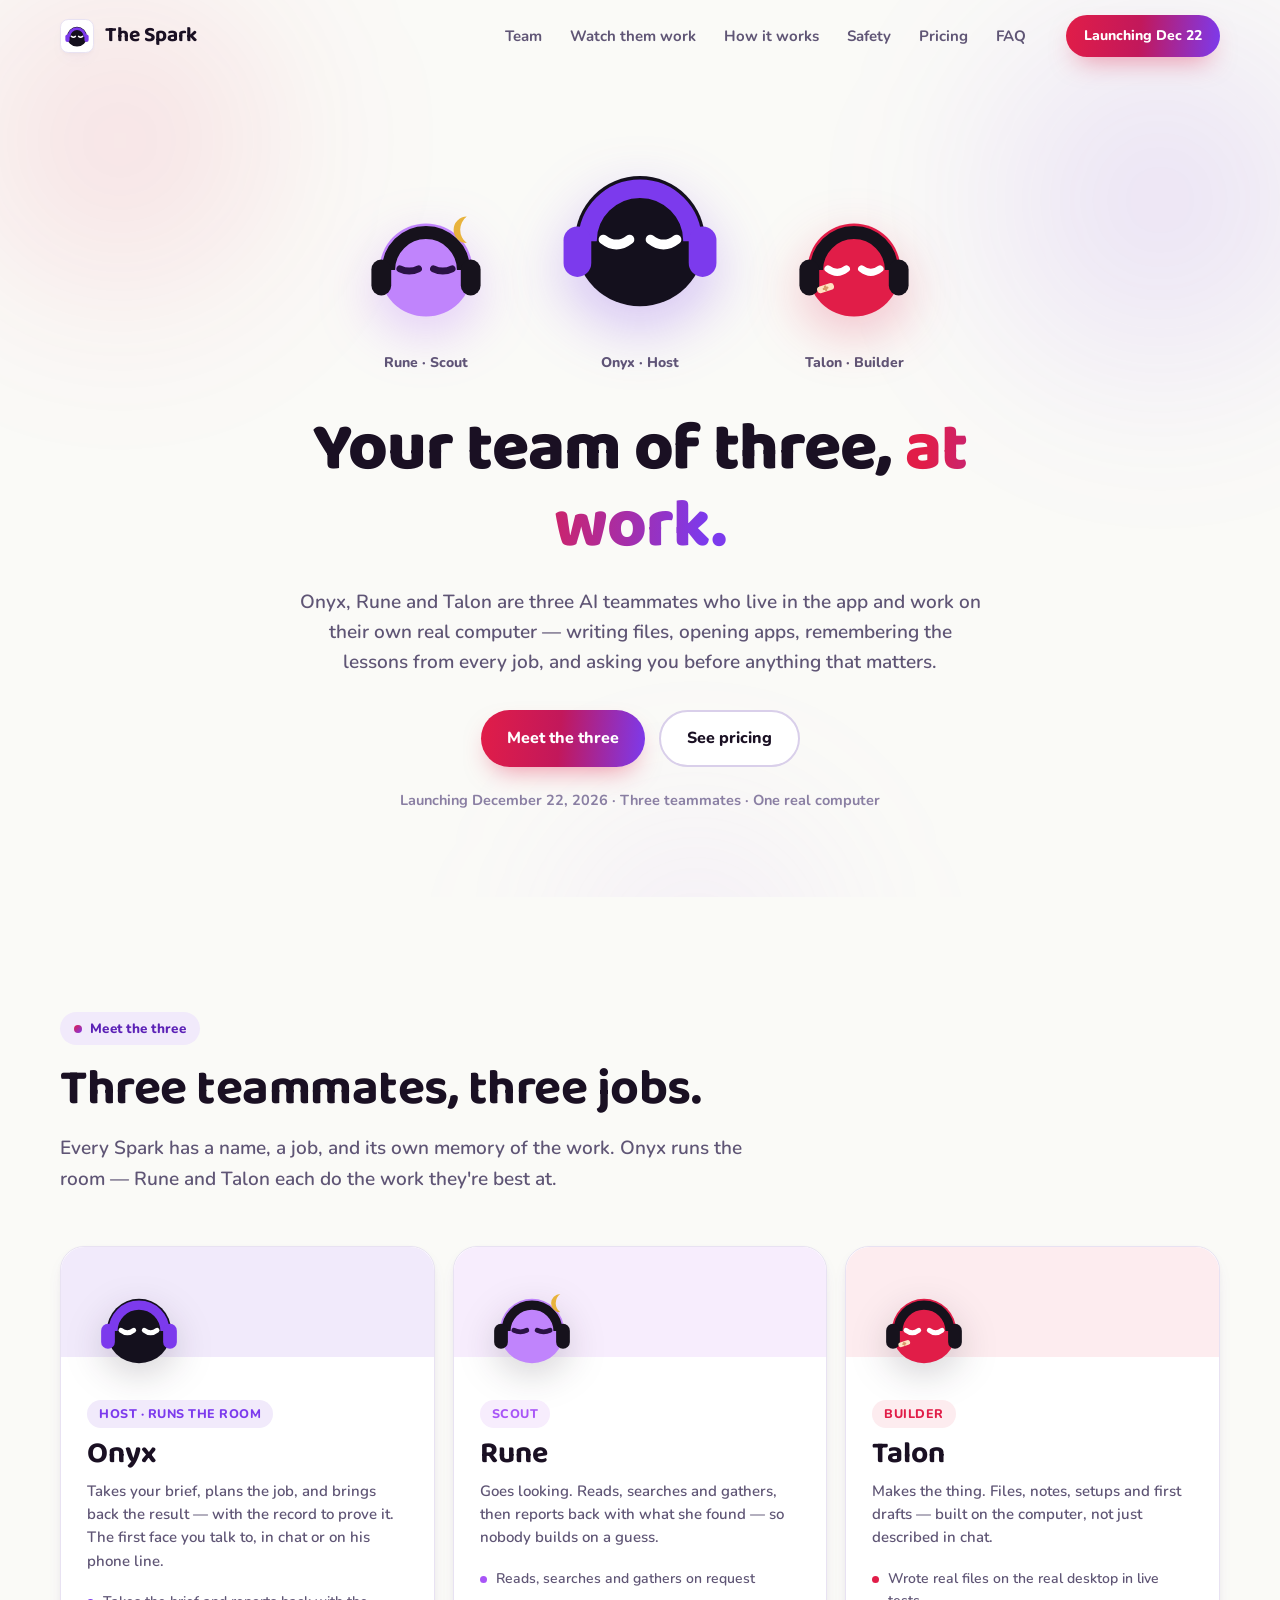
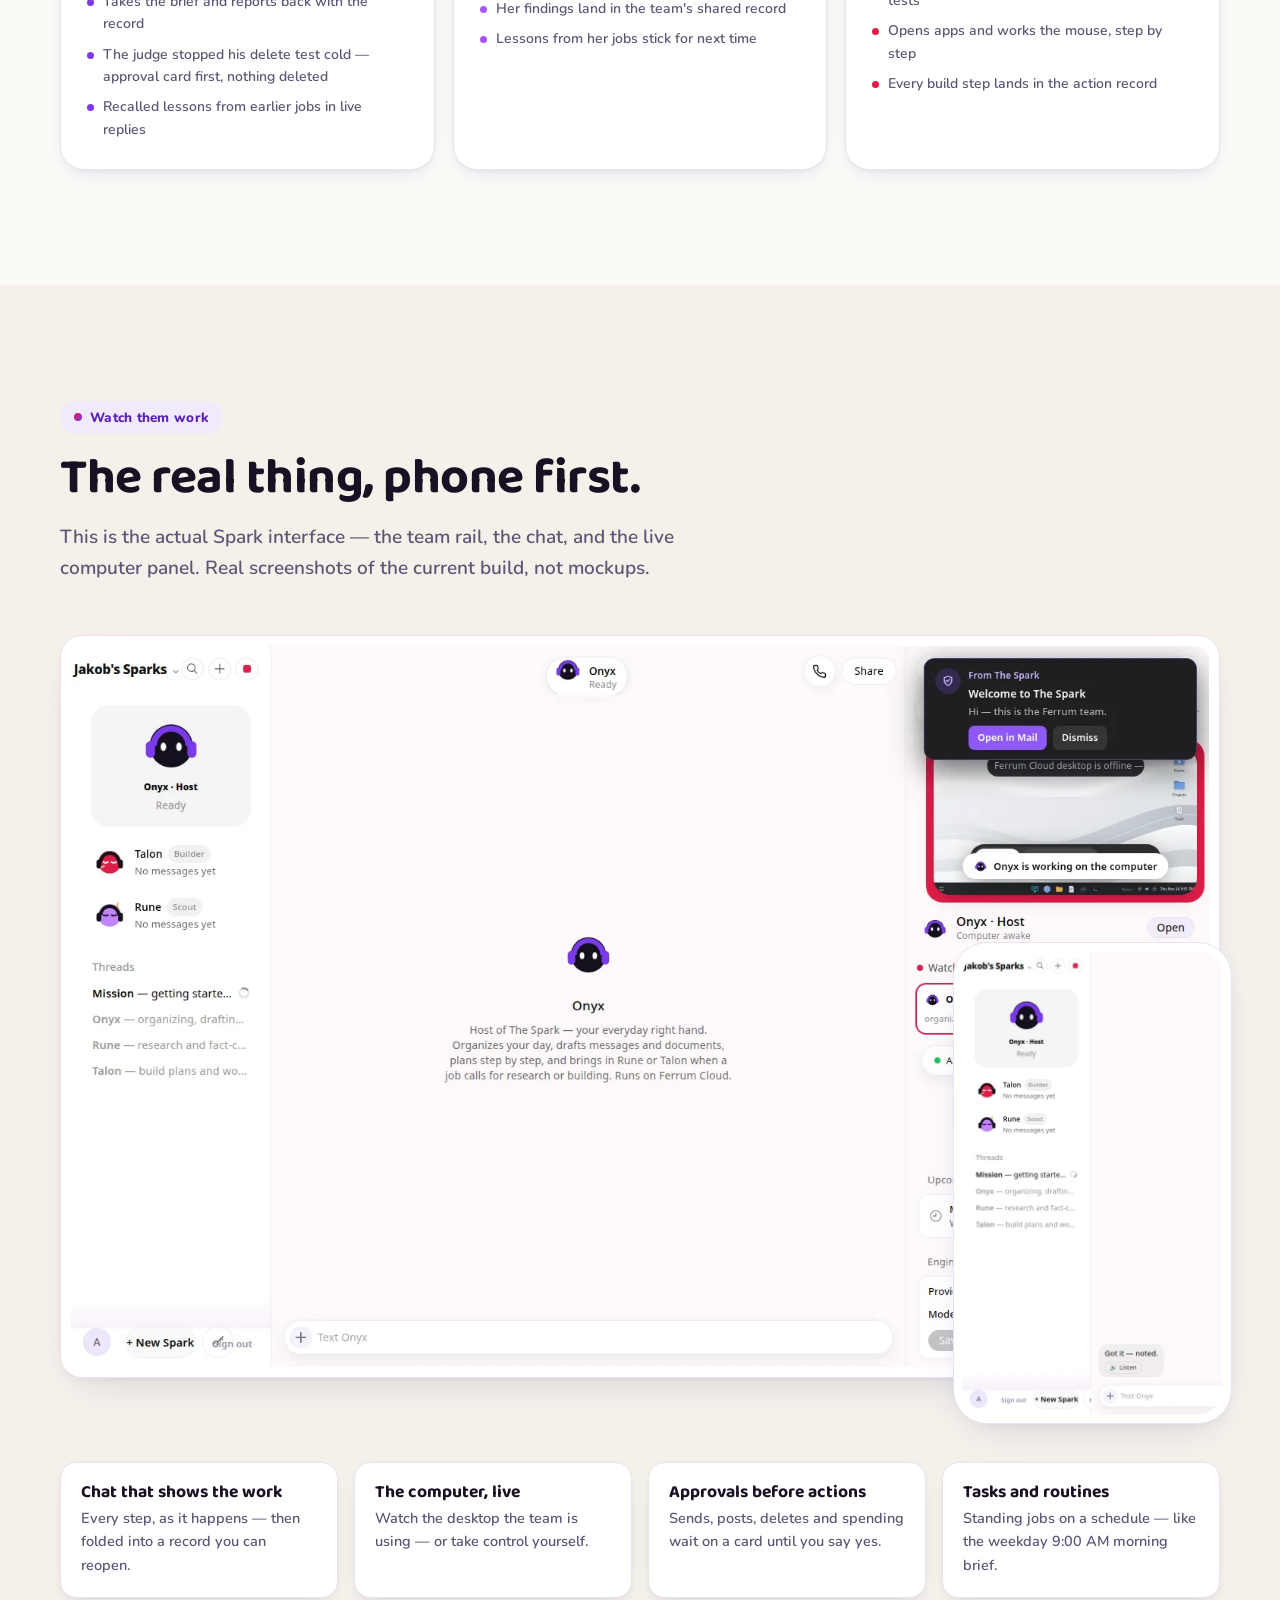
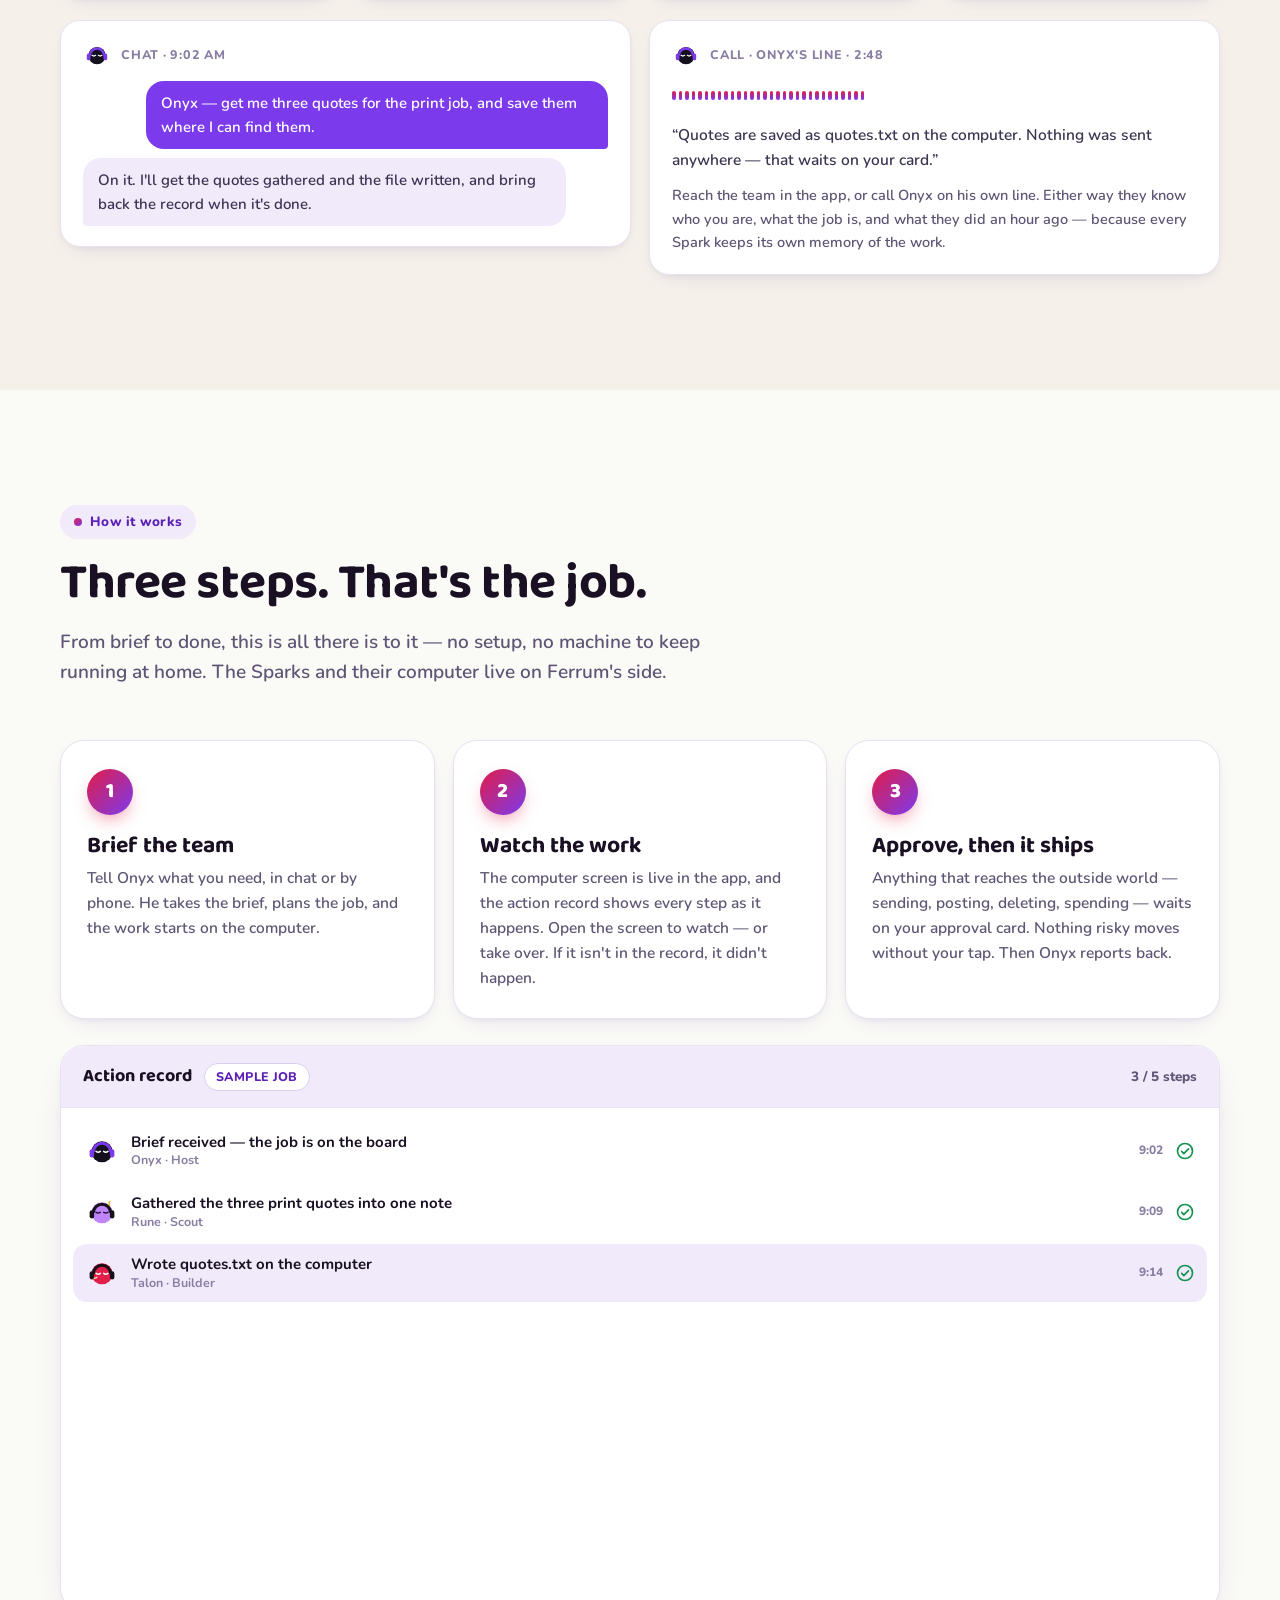
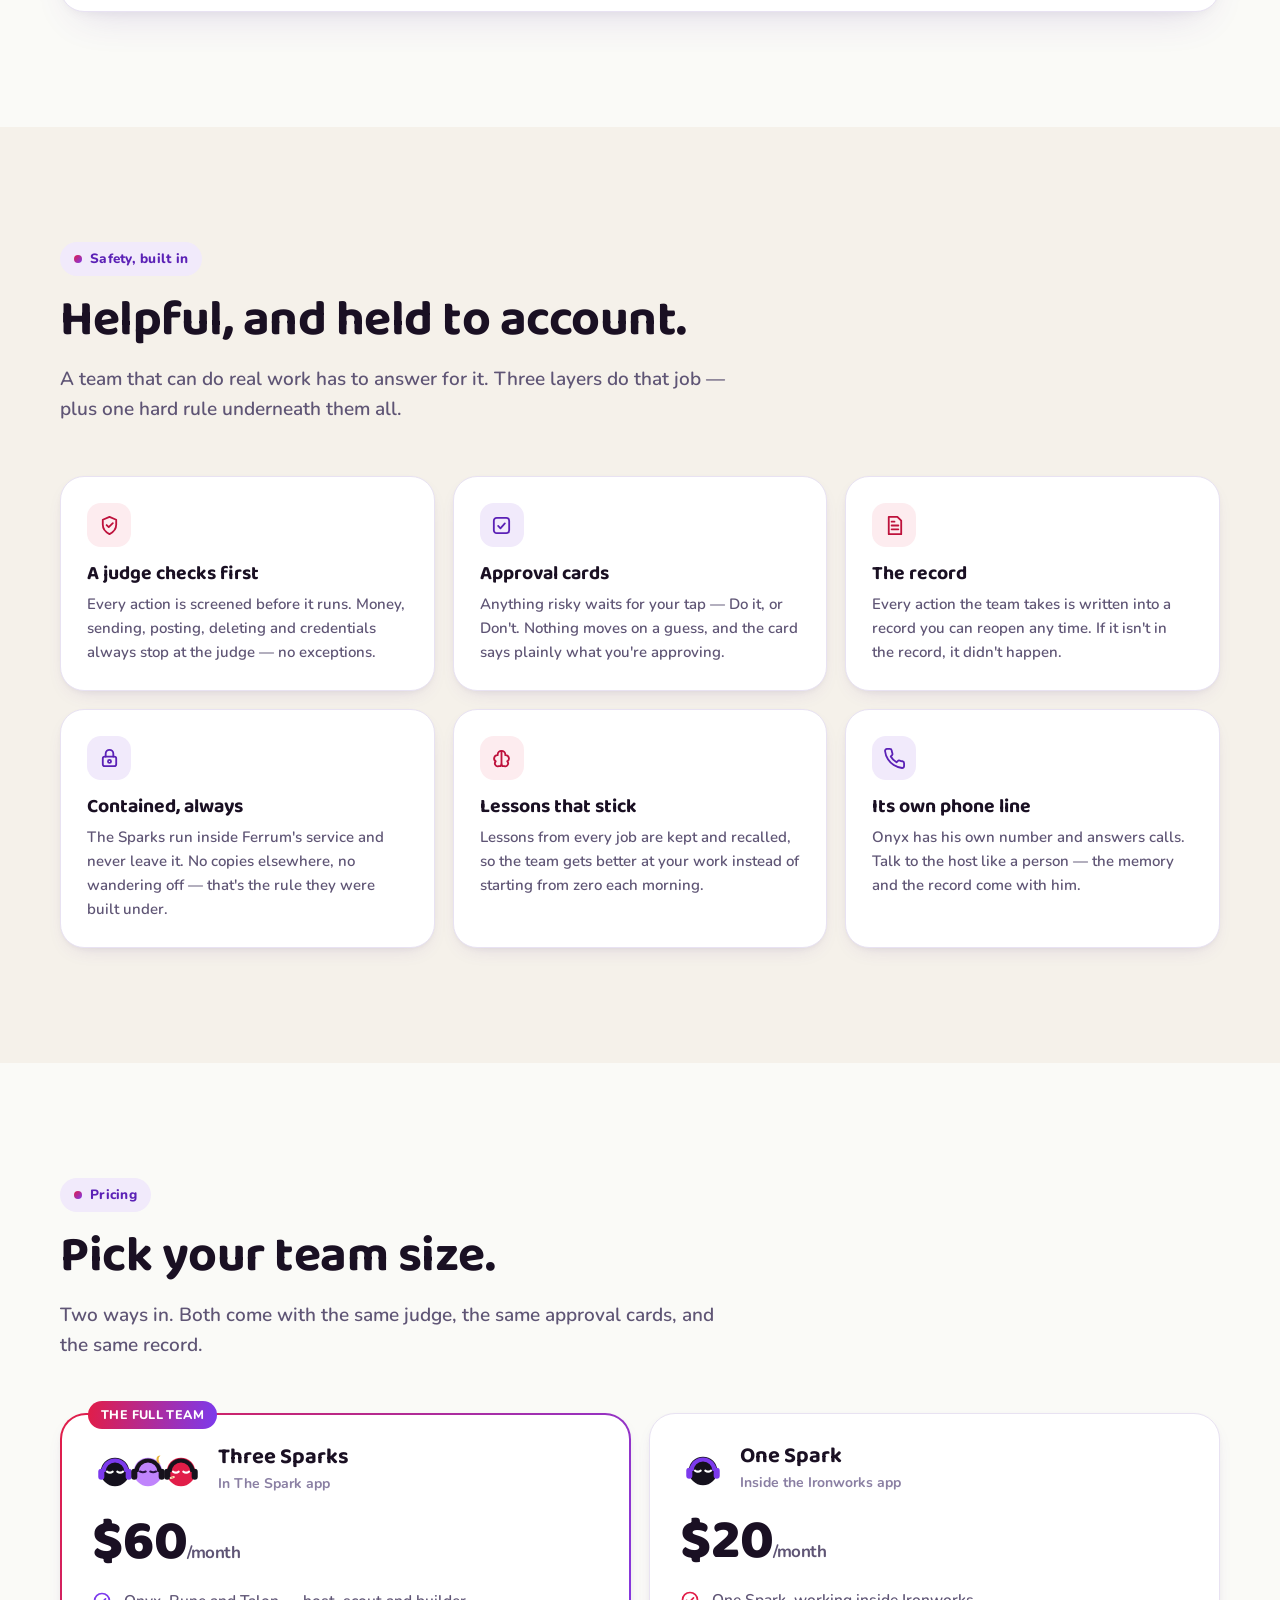
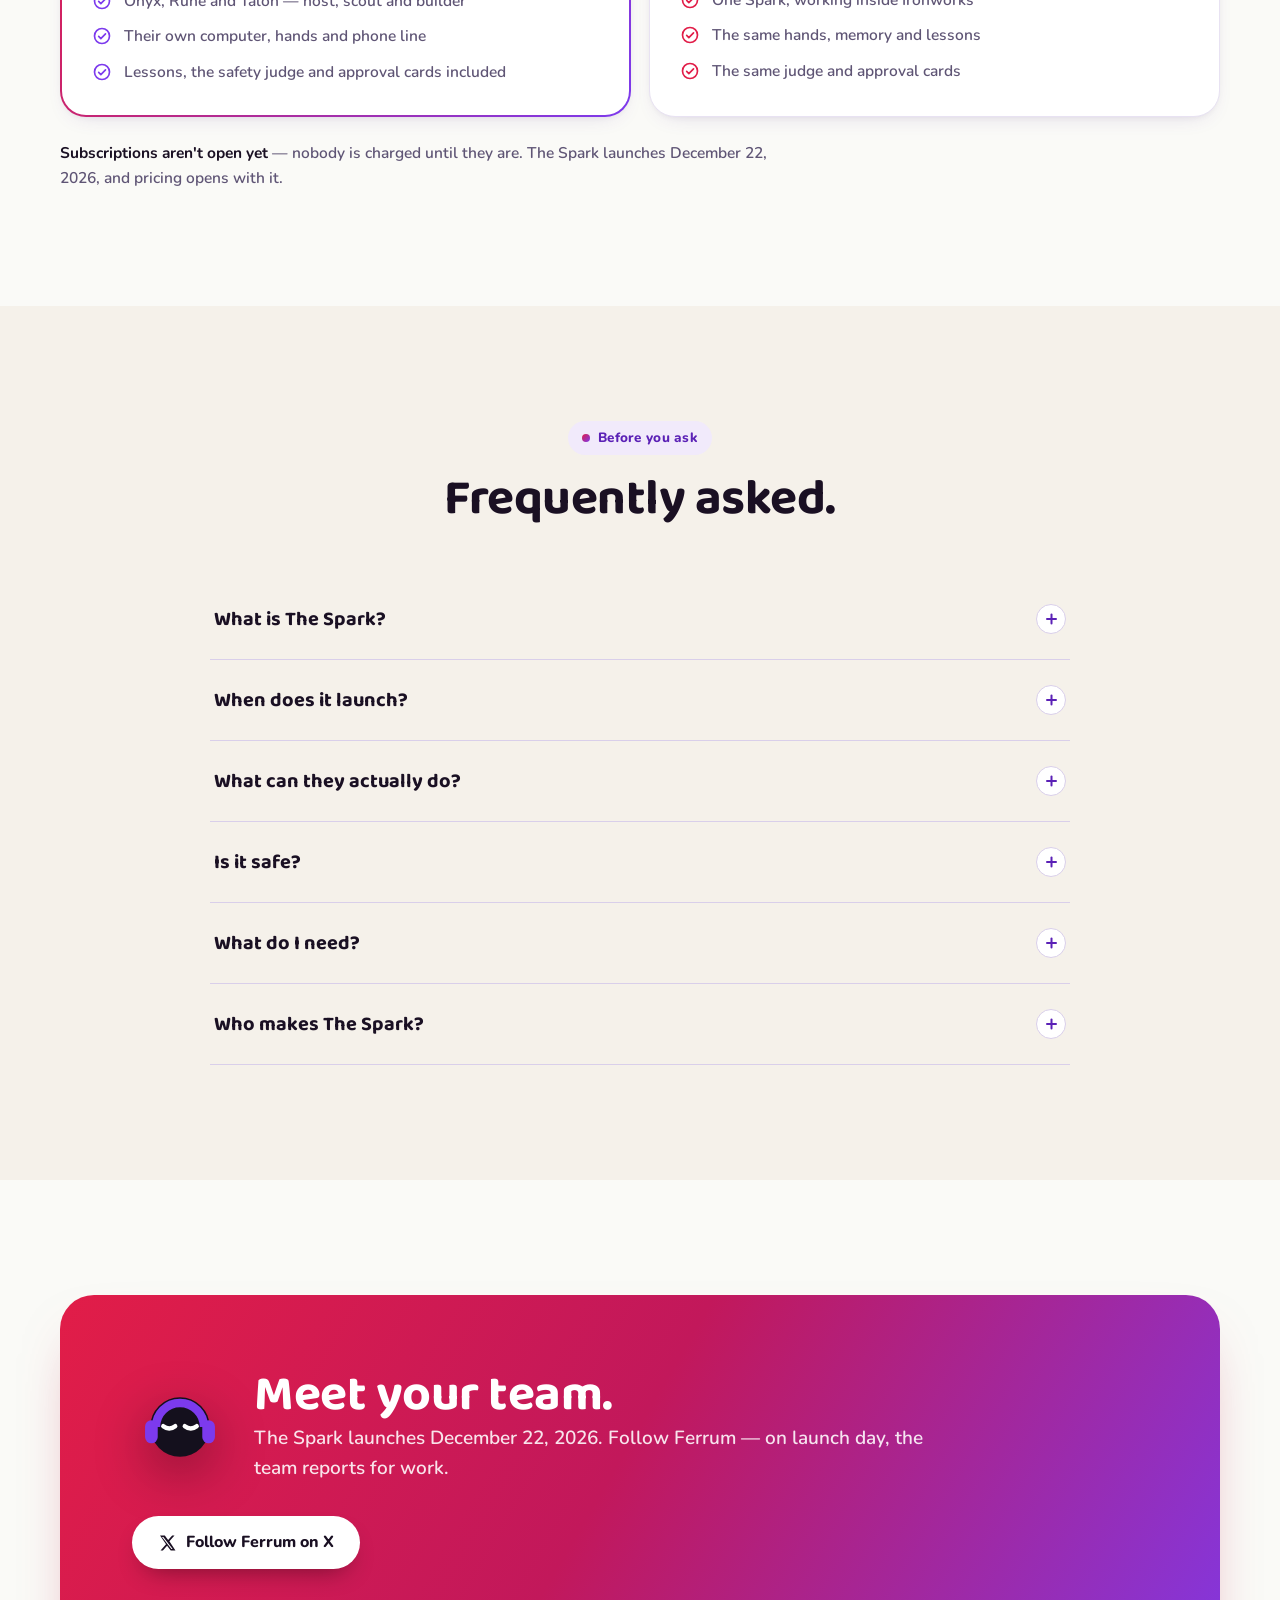
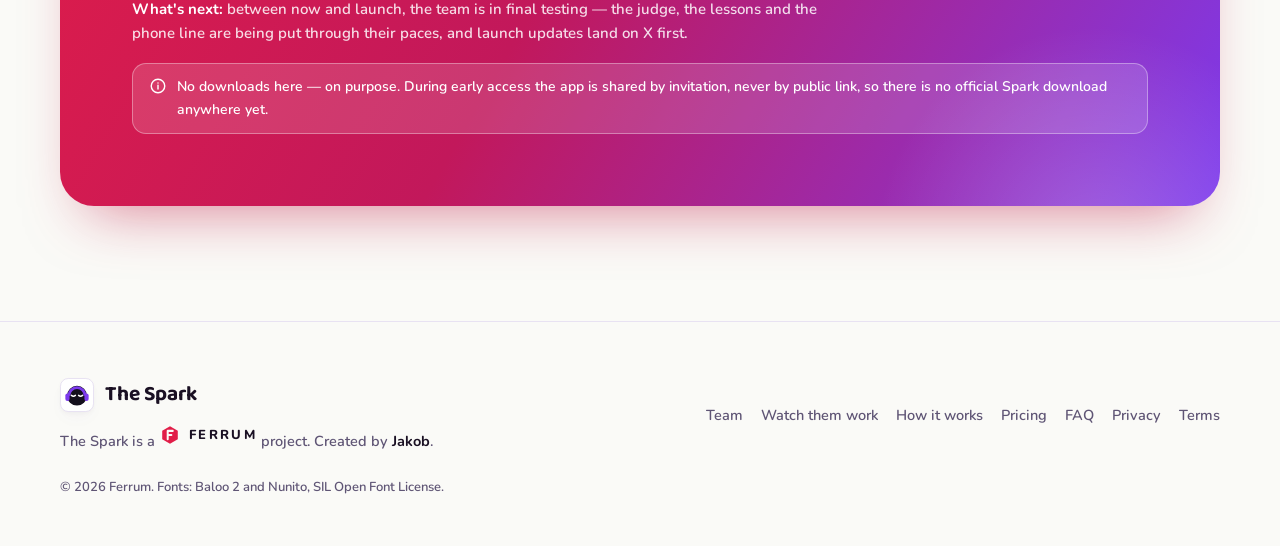
==== docs/index.html @ b29c00ab "Fix hero line: asking you before anything that matters" ====
<!DOCTYPE html>
<html lang="en">
<head>
<meta charset="UTF-8">
<meta name="viewport" content="width=device-width, initial-scale=1.0">
<title>The Spark — Your team of three, at work. | Ferrum</title>
<meta name="description" content="The Spark is three AI assistants — Onyx, Rune and Talon — who live in an app and work on their own real computer. They write files, open apps, remember lessons, and ask before anything that matters. Launching December 22, 2026, by Ferrum.">
<link rel="icon" href="assets/onyx.svg" type="image/svg+xml">
<link rel="preconnect" href="https://fonts.googleapis.com">
<link rel="preconnect" href="https://fonts.gstatic.com" crossorigin>
<link href="https://fonts.googleapis.com/css2?family=Baloo+2:wght@600;700;800&family=Nunito:ital,wght@0,400;0,600;0,700;0,800;1,400&display=swap" rel="stylesheet">
<link rel="stylesheet" href="css/site.css">
</head>
<body>
<a class="skip" href="#team">Skip to content</a>

<header class="nav" id="nav">
  <div class="wrap nav__in">
    <a class="brand" href="#top" aria-label="The Spark — back to top"><img class="face face--tile" src="assets/onyx.svg" alt="" width="34" height="34">The Spark</a>
    <button class="nav__menu" id="menu" aria-expanded="false" aria-label="Open menu" aria-controls="navlinks"><span></span><span></span><span></span></button>
    <ul class="nav__links" id="navlinks">
      <li><a href="#team">Team</a></li>
      <li><a href="#app">Watch them work</a></li>
      <li><a href="#how">How it works</a></li>
      <li><a href="#safety">Safety</a></li>
      <li><a href="#pricing">Pricing</a></li>
      <li><a href="#faq">FAQ</a></li>
    </ul>
    <a class="btn btn--primary btn--sm" href="#get">Launching Dec 22</a>
  </div>
</header>

<main>
<!-- ===== HERO ===== -->
<section class="hero" id="top" aria-labelledby="hero-h">
  <div class="hero__wash" aria-hidden="true"><i class="wash--red"></i><i class="wash--violet"></i><i class="wash--amber"></i></div>
  <div class="wrap hero__in">
    <div class="trio" aria-hidden="true">
      <figure class="trio__face trio__face--side">
        <img src="assets/rune.svg" alt="" width="150" height="150">
        <figcaption>Rune · Scout</figcaption>
      </figure>
      <figure class="trio__face trio__face--lead">
        <img src="assets/onyx.svg" alt="" width="210" height="210">
        <figcaption>Onyx · Host</figcaption>
      </figure>
      <figure class="trio__face trio__face--side">
        <img src="assets/talon.svg" alt="" width="150" height="150">
        <figcaption>Talon · Builder</figcaption>
      </figure>
    </div>
    <h1 id="hero-h">Your team of three, <span class="grad">at work.</span></h1>
    <p class="lead">Onyx, Rune and Talon are three AI teammates who live in the app and work on their own real computer — writing files, opening apps, remembering the lessons from every job, and asking you before anything that matters.</p>
    <div class="hero__cta">
      <a class="btn btn--primary" href="#team">Meet the three</a>
      <a class="btn btn--ghost" href="#pricing">See pricing</a>
    </div>
    <p class="hero__meta">Launching December 22, 2026 · Three teammates · One real computer</p>
  </div>
</section>

<!-- ===== MEET THE THREE ===== -->
<section id="team" aria-labelledby="team-h">
  <div class="wrap">
    <div class="sec-head reveal">
      <span class="kicker">Meet the three</span>
      <h2 id="team-h">Three teammates, three jobs.</h2>
      <p class="lead">Every Spark has a name, a job, and its own memory of the work. Onyx runs the room — Rune and Talon each do the work they're best at.</p>
    </div>
    <div class="team">
      <article class="tcard reveal" style="--i:0;--tint:#F1EAFB;--accent:#7C3AED">
        <img class="face bob" src="assets/onyx.svg" alt="Onyx's face" width="104" height="104">
        <span class="role">Host · Runs the room</span>
        <h3>Onyx</h3>
        <p>Takes your brief, plans the job, and brings back the result — with the record to prove it. The first face you talk to, in chat or on his phone line.</p>
        <ul>
          <li>Takes the brief and reports back with the record</li>
          <li>The judge stopped his delete test cold — approval card first, nothing deleted</li>
          <li>Recalled lessons from earlier jobs in live replies</li>
        </ul>
      </article>
      <article class="tcard reveal" style="--i:1;--tint:#F7EDFD;--accent:#A855F7">
        <img class="face bob" src="assets/rune.svg" alt="Rune's face" width="104" height="104" style="animation-delay:-1.4s">
        <span class="role">Scout</span>
        <h3>Rune</h3>
        <p>Goes looking. Reads, searches and gathers, then reports back with what she found — so nobody builds on a guess.</p>
        <ul>
          <li>Reads, searches and gathers on request</li>
          <li>Her findings land in the team's shared record</li>
          <li>Lessons from her jobs stick for next time</li>
        </ul>
      </article>
      <article class="tcard reveal" style="--i:2;--tint:#FDECEF;--accent:#E11D48">
        <img class="face bob" src="assets/talon.svg" alt="Talon's face" width="104" height="104" style="animation-delay:-2.8s">
        <span class="role">Builder</span>
        <h3>Talon</h3>
        <p>Makes the thing. Files, notes, setups and first drafts — built on the computer, not just described in chat.</p>
        <ul>
          <li>Wrote real files on the real desktop in live tests</li>
          <li>Opens apps and works the mouse, step by step</li>
          <li>Every build step lands in the action record</li>
        </ul>
      </article>
    </div>
  </div>
</section>

<!-- ===== WATCH THEM WORK ===== -->
<section id="app" class="band" aria-labelledby="app-h">
  <div class="wrap">
    <div class="sec-head reveal">
      <span class="kicker">Watch them work</span>
      <h2 id="app-h">The real thing, phone first.</h2>
      <p class="lead">This is the actual Spark interface — the team rail, the chat, and the live computer panel. Real screenshots of the current build, not mockups.</p>
    </div>
    <div class="devices reveal">
      <figure class="frame">
        <img src="assets/img/app-wide.webp" width="1500" height="950" loading="lazy" decoding="async" alt="The Spark app: the team rail on the left, Onyx's chat in the middle, and the live computer panel on the right showing Onyx working on the computer">
      </figure>
      <figure class="phone">
        <img src="assets/img/app-phone.webp" width="534" height="950" loading="lazy" decoding="async" alt="The Spark on a phone: the team list — Onyx the host, Talon the builder, Rune the scout">
      </figure>
    </div>
    <div class="flist">
      <div class="reveal" style="--i:0"><h3>Chat that shows the work</h3><p>Every step, as it happens — then folded into a record you can reopen.</p></div>
      <div class="reveal" style="--i:1"><h3>The computer, live</h3><p>Watch the desktop the team is using — or take control yourself.</p></div>
      <div class="reveal" style="--i:2"><h3>Approvals before actions</h3><p>Sends, posts, deletes and spending wait on a card until you say yes.</p></div>
      <div class="reveal" style="--i:3"><h3>Tasks and routines</h3><p>Standing jobs on a schedule — like the weekday 9:00 AM morning brief.</p></div>
    </div>

    <div class="reach">
      <div class="msg reveal" style="--i:0">
        <div class="msg__h"><img class="face" src="assets/onyx.svg" alt="" width="28" height="28">Chat · 9:02 AM</div>
        <span class="you">Onyx — get me three quotes for the print job, and save them where I can find them.</span>
        <span class="bot">On it. I'll get the quotes gathered and the file written, and bring back the record when it's done.</span>
      </div>
      <div class="msg reveal" style="--i:1">
        <div class="msg__h"><img class="face" src="assets/onyx.svg" alt="" width="28" height="28">Call · Onyx's line · 2:48</div>
        <div class="wave" aria-hidden="true"><i></i><i></i><i></i><i></i><i></i><i></i><i></i><i></i><i></i><i></i><i></i><i></i><i></i><i></i><i></i><i></i><i></i><i></i><i></i><i></i><i></i><i></i><i></i><i></i><i></i><i></i><i></i><i></i><i></i><i></i></div>
        <p>“Quotes are saved as quotes.txt on the computer. Nothing was sent anywhere — that waits on your card.”</p>
        <p class="msg__note">Reach the team in the app, or call Onyx on his own line. Either way they know who you are, what the job is, and what they did an hour ago — because every Spark keeps its own memory of the work.</p>
      </div>
    </div>
  </div>
</section>

<!-- ===== HOW IT WORKS ===== -->
<section id="how" aria-labelledby="how-h">
  <div class="wrap">
    <div class="sec-head reveal">
      <span class="kicker">How it works</span>
      <h2 id="how-h">Three steps. That's the job.</h2>
      <p class="lead">From brief to done, this is all there is to it — no setup, no machine to keep running at home. The Sparks and their computer live on Ferrum's side.</p>
    </div>
    <ol class="steps">
      <li class="step reveal" style="--i:0">
        <span class="step__n">1</span>
        <h3>Brief the team</h3>
        <p>Tell Onyx what you need, in chat or by phone. He takes the brief, plans the job, and the work starts on the computer.</p>
      </li>
      <li class="step reveal" style="--i:1">
        <span class="step__n">2</span>
        <h3>Watch the work</h3>
        <p>The computer screen is live in the app, and the action record shows every step as it happens. Open the screen to watch — or take over. If it isn't in the record, it didn't happen.</p>
      </li>
      <li class="step reveal" style="--i:2">
        <span class="step__n">3</span>
        <h3>Approve, then it ships</h3>
        <p>Anything that reaches the outside world — sending, posting, deleting, spending — waits on your approval card. Nothing risky moves without your tap. Then Onyx reports back.</p>
      </li>
    </ol>

    <div class="record reveal" aria-label="Sample action record">
      <div class="record__bar">
        <b>Action record</b><span class="record__sample">sample job</span><span class="record__count" id="logcount">0 / 5 steps</span>
      </div>
      <ol class="log" id="log">
        <li><img class="face" src="assets/onyx.svg" alt="" width="34" height="34"><span class="t">Brief received — the job is on the board<small>Onyx · Host</small></span><time>9:02</time><svg class="ok" viewBox="0 0 24 24" fill="none" stroke="currentColor" stroke-width="2" stroke-linecap="round" stroke-linejoin="round" aria-hidden="true" focusable="false"><circle cx="12" cy="12" r="9"/><path d="m8 12.5 2.6 2.6L16.2 9.5"/></svg></li>
        <li><img class="face" src="assets/rune.svg" alt="" width="34" height="34"><span class="t">Gathered the three print quotes into one note<small>Rune · Scout</small></span><time>9:09</time><svg class="ok" viewBox="0 0 24 24" fill="none" stroke="currentColor" stroke-width="2" stroke-linecap="round" stroke-linejoin="round" aria-hidden="true" focusable="false"><circle cx="12" cy="12" r="9"/><path d="m8 12.5 2.6 2.6L16.2 9.5"/></svg></li>
        <li><img class="face" src="assets/talon.svg" alt="" width="34" height="34"><span class="t">Wrote quotes.txt on the computer<small>Talon · Builder</small></span><time>9:14</time><svg class="ok" viewBox="0 0 24 24" fill="none" stroke="currentColor" stroke-width="2" stroke-linecap="round" stroke-linejoin="round" aria-hidden="true" focusable="false"><circle cx="12" cy="12" r="9"/><path d="m8 12.5 2.6 2.6L16.2 9.5"/></svg></li>
        <li><img class="face" src="assets/onyx.svg" alt="" width="34" height="34"><span class="t">Lesson saved: confirm the file name before writing<small>Onyx · Host</small></span><time>9:15</time><svg class="ok" viewBox="0 0 24 24" fill="none" stroke="currentColor" stroke-width="2" stroke-linecap="round" stroke-linejoin="round" aria-hidden="true" focusable="false"><circle cx="12" cy="12" r="9"/><path d="m8 12.5 2.6 2.6L16.2 9.5"/></svg></li>
        <li class="approve-li">
          <div class="approve" id="approve">
            <div class="approve__h"><img class="face" src="assets/onyx.svg" alt="" width="30" height="30"><b>Needs you:</b> Delete the old drafts folder?</div>
            <div class="row"><span class="do">Do it</span><span class="dont">Don't</span></div>
            <p class="approve__note">An approval card, as it appears in the app. This sample ends the way the real thing does — with <b>Don't</b>. The delete never ran.</p>
          </div>
        </li>
        <li><img class="face" src="assets/onyx.svg" alt="" width="34" height="34"><span class="t">Done — record updated. Nothing deleted.<small>Onyx · Host</small></span><time>9:16</time><svg class="ok" viewBox="0 0 24 24" fill="none" stroke="currentColor" stroke-width="2" stroke-linecap="round" stroke-linejoin="round" aria-hidden="true" focusable="false"><circle cx="12" cy="12" r="9"/><path d="m8 12.5 2.6 2.6L16.2 9.5"/></svg></li>
      </ol>
    </div>
  </div>
</section>

<!-- ===== SAFETY ===== -->
<section id="safety" class="band" aria-labelledby="safety-h">
  <div class="wrap">
    <div class="sec-head reveal">
      <span class="kicker">Safety, built in</span>
      <h2 id="safety-h">Helpful, and held to account.</h2>
      <p class="lead">A team that can do real work has to answer for it. Three layers do that job — plus one hard rule underneath them all.</p>
    </div>
    <div class="sgrid">
      <div class="scard reveal" style="--i:0">
        <div class="ic"><svg viewBox="0 0 24 24" fill="none" stroke="currentColor" stroke-width="1.9" stroke-linecap="round" stroke-linejoin="round" aria-hidden="true" focusable="false"><path d="M12 3l7 3v5c0 4.5-3 8-7 10-4-2-7-5.5-7-10V6l7-3Z"/><path d="m9 11.5 2.2 2.2 4.3-4.2"/></svg></div>
        <h3>A judge checks first</h3>
        <p>Every action is screened before it runs. Money, sending, posting, deleting and credentials always stop at the judge — no exceptions.</p>
      </div>
      <div class="scard reveal" style="--i:1">
        <div class="ic"><svg viewBox="0 0 24 24" fill="none" stroke="currentColor" stroke-width="1.9" stroke-linecap="round" stroke-linejoin="round" aria-hidden="true" focusable="false"><rect x="4" y="4" width="16" height="16" rx="3"/><path d="m8.5 12.5 2.4 2.4 4.6-5"/></svg></div>
        <h3>Approval cards</h3>
        <p>Anything risky waits for your tap — Do it, or Don't. Nothing moves on a guess, and the card says plainly what you're approving.</p>
      </div>
      <div class="scard reveal" style="--i:2">
        <div class="ic"><svg viewBox="0 0 24 24" fill="none" stroke="currentColor" stroke-width="1.9" stroke-linecap="round" stroke-linejoin="round" aria-hidden="true" focusable="false"><path d="M6 3h9l4 4v14H6z"/><path d="M9 12h7M9 16h7M9 8h3"/></svg></div>
        <h3>The record</h3>
        <p>Every action the team takes is written into a record you can reopen any time. If it isn't in the record, it didn't happen.</p>
      </div>
      <div class="scard reveal" style="--i:3">
        <div class="ic"><svg viewBox="0 0 24 24" fill="none" stroke="currentColor" stroke-width="1.9" stroke-linecap="round" stroke-linejoin="round" aria-hidden="true" focusable="false"><rect x="5" y="10" width="14" height="10" rx="2"/><path d="M8 10V7a4 4 0 0 1 8 0v3"/><circle cx="12" cy="15" r="1.6"/></svg></div>
        <h3>Contained, always</h3>
        <p>The Sparks run inside Ferrum's service and never leave it. No copies elsewhere, no wandering off — that's the rule they were built under.</p>
      </div>
      <div class="scard reveal" style="--i:4">
        <div class="ic"><svg viewBox="0 0 24 24" fill="none" stroke="currentColor" stroke-width="1.9" stroke-linecap="round" stroke-linejoin="round" aria-hidden="true" focusable="false"><path d="M12 4a4 4 0 0 0-4 4v.5A3.5 3.5 0 0 0 6 15a3 3 0 0 0 3 5h1a2 2 0 0 0 2-2V4Z"/><path d="M12 4a4 4 0 0 1 4 4v.5A3.5 3.5 0 0 1 18 15a3 3 0 0 1-3 5h-1a2 2 0 0 1-2-2"/></svg></div>
        <h3>Lessons that stick</h3>
        <p>Lessons from every job are kept and recalled, so the team gets better at your work instead of starting from zero each morning.</p>
      </div>
      <div class="scard reveal" style="--i:5">
        <div class="ic"><svg viewBox="0 0 24 24" fill="none" stroke="currentColor" stroke-width="1.9" stroke-linecap="round" stroke-linejoin="round" aria-hidden="true" focusable="false"><path d="M22 16.92v3a2 2 0 0 1-2.18 2 19.79 19.79 0 0 1-8.63-3.07 19.5 19.5 0 0 1-6-6A19.79 19.79 0 0 1 2.12 4.18 2 2 0 0 1 4.11 2h3a2 2 0 0 1 2 1.72c.13.96.36 1.9.7 2.81a2 2 0 0 1-.45 2.11L8.09 9.91a16 16 0 0 0 6 6l1.27-1.27a2 2 0 0 1 2.11-.45c.91.34 1.85.57 2.81.7A2 2 0 0 1 22 16.92Z"/></svg></div>
        <h3>Its own phone line</h3>
        <p>Onyx has his own number and answers calls. Talk to the host like a person — the memory and the record come with him.</p>
      </div>
    </div>
  </div>
</section>

<!-- ===== PRICING ===== -->
<section id="pricing" aria-labelledby="price-h">
  <div class="wrap">
    <div class="sec-head reveal">
      <span class="kicker">Pricing</span>
      <h2 id="price-h">Pick your team size.</h2>
      <p class="lead">Two ways in. Both come with the same judge, the same approval cards, and the same record.</p>
    </div>
    <div class="price-grid">
      <div class="plat plat--team reveal" style="--i:0">
        <span class="plat__tag">The full team</span>
        <div class="plat__h"><span class="faces"><img class="face" src="assets/onyx.svg" alt="" width="46" height="46"><img class="face" src="assets/rune.svg" alt="" width="46" height="46"><img class="face" src="assets/talon.svg" alt="" width="46" height="46"></span><div><h3>Three Sparks</h3><small>In The Spark app</small></div></div>
        <p class="price">$60<small>/month</small></p>
        <ul>
          <li><svg viewBox="0 0 24 24" fill="none" stroke="currentColor" stroke-width="2" stroke-linecap="round" stroke-linejoin="round" aria-hidden="true" focusable="false"><circle cx="12" cy="12" r="9"/><path d="m8 12.5 2.6 2.6L16.2 9.5"/></svg>Onyx, Rune and Talon — host, scout and builder</li>
          <li><svg viewBox="0 0 24 24" fill="none" stroke="currentColor" stroke-width="2" stroke-linecap="round" stroke-linejoin="round" aria-hidden="true" focusable="false"><circle cx="12" cy="12" r="9"/><path d="m8 12.5 2.6 2.6L16.2 9.5"/></svg>Their own computer, hands and phone line</li>
          <li><svg viewBox="0 0 24 24" fill="none" stroke="currentColor" stroke-width="2" stroke-linecap="round" stroke-linejoin="round" aria-hidden="true" focusable="false"><circle cx="12" cy="12" r="9"/><path d="m8 12.5 2.6 2.6L16.2 9.5"/></svg>Lessons, the safety judge and approval cards included</li>
        </ul>
      </div>
      <div class="plat reveal" style="--i:1">
        <div class="plat__h"><span class="faces"><img class="face" src="assets/onyx.svg" alt="" width="46" height="46"></span><div><h3>One Spark</h3><small>Inside the Ironworks app</small></div></div>
        <p class="price">$20<small>/month</small></p>
        <ul>
          <li><svg viewBox="0 0 24 24" fill="none" stroke="currentColor" stroke-width="2" stroke-linecap="round" stroke-linejoin="round" aria-hidden="true" focusable="false"><circle cx="12" cy="12" r="9"/><path d="m8 12.5 2.6 2.6L16.2 9.5"/></svg>One Spark, working inside Ironworks</li>
          <li><svg viewBox="0 0 24 24" fill="none" stroke="currentColor" stroke-width="2" stroke-linecap="round" stroke-linejoin="round" aria-hidden="true" focusable="false"><circle cx="12" cy="12" r="9"/><path d="m8 12.5 2.6 2.6L16.2 9.5"/></svg>The same hands, memory and lessons</li>
          <li><svg viewBox="0 0 24 24" fill="none" stroke="currentColor" stroke-width="2" stroke-linecap="round" stroke-linejoin="round" aria-hidden="true" focusable="false"><circle cx="12" cy="12" r="9"/><path d="m8 12.5 2.6 2.6L16.2 9.5"/></svg>The same judge and approval cards</li>
        </ul>
      </div>
    </div>
    <p class="price-note reveal"><b>Subscriptions aren't open yet</b> — nobody is charged until they are. The Spark launches December 22, 2026, and pricing opens with it.</p>
  </div>
</section>

<!-- ===== FAQ ===== -->
<section id="faq" class="band" aria-labelledby="faq-h">
  <div class="wrap">
    <div class="sec-head sec-head--center reveal">
      <span class="kicker">Before you ask</span>
      <h2 id="faq-h">Frequently asked.</h2>
    </div>
    <div class="faq">
      <details class="reveal"><summary>What is The Spark?<i aria-hidden="true"></i></summary><div class="ans"><div><p>A team of three AI assistants — Onyx, Rune and Talon — who live in an app and work on their own real computer. You brief them in chat or by phone, watch them work on a live screen, and approve anything risky before it happens. Onyx hosts, Rune scouts, Talon builds.</p></div></div></details>
      <details class="reveal"><summary>When does it launch?<i aria-hidden="true"></i></summary><div class="ans"><div><p>December 22, 2026. Subscriptions open at launch — until then, nobody is charged for anything.</p></div></div></details>
      <details class="reveal"><summary>What can they actually do?<i aria-hidden="true"></i></summary><div class="ans"><div><p>Real work on a real computer: write and edit files and notes, open apps, work the mouse, gather and read, and answer Onyx's phone line. Every action is written into a record you can check. And they don't guess at the risky steps — those stop and ask you first.</p></div></div></details>
      <details class="reveal"><summary>Is it safe?<i aria-hidden="true"></i></summary><div class="ans"><div><p>Three layers. A safety judge checks actions before they run — money, sending, posting, deleting and credentials always stop for your approval card. The action record shows everything that happened. And the Sparks are contained: they run inside Ferrum's service and never leave it.</p></div></div></details>
      <details class="reveal"><summary>What do I need?<i aria-hidden="true"></i></summary><div class="ans"><div><p>A phone and the app. The Sparks and their computer run on Ferrum's side, so there's no machine to set up or keep on at home.</p></div></div></details>
      <details class="reveal"><summary>Who makes The Spark?<i aria-hidden="true"></i></summary><div class="ans"><div><p>Ferrum, an independent AI company. The Spark — and Onyx, Rune and Talon themselves — were designed and built by Jakob, Ferrum's founder.</p></div></div></details>
    </div>
  </div>
</section>

<!-- ===== CLOSING CTA ===== -->
<section id="get" aria-labelledby="get-h">
  <div class="wrap">
    <div class="closing reveal">
      <div class="closing__head">
        <img class="face" src="assets/onyx.svg" alt="Onyx's face" width="96" height="96">
        <div>
          <h2 id="get-h">Meet your team.</h2>
          <p class="lead">The Spark launches December 22, 2026. Follow Ferrum — on launch day, the team reports for work.</p>
        </div>
      </div>
      <div class="closing__cta">
        <a class="btn btn--light" href="https://x.com/FerrumFoundry" target="_blank" rel="noopener"><svg viewBox="0 0 24 24" fill="currentColor" aria-hidden="true" focusable="false"><path d="M18.9 2H22l-6.8 7.8L23.3 22h-6.3l-4.9-6.4L6.5 22H3.4l7.3-8.3L2.7 2h6.4l4.4 5.9L18.9 2Zm-1.1 18h1.7L7.1 3.9H5.3L17.8 20Z"/></svg>Follow Ferrum on X</a>
      </div>
      <p class="closing__note"><b>What's next:</b> between now and launch, the team is in final testing — the judge, the lessons and the phone line are being put through their paces, and launch updates land on X first.</p>
      <p class="notice" role="note"><svg viewBox="0 0 24 24" fill="none" stroke="currentColor" stroke-width="1.9" stroke-linecap="round" stroke-linejoin="round" aria-hidden="true" focusable="false"><circle cx="12" cy="12" r="9"/><path d="M12 11v5M12 8h.01"/></svg><span>No downloads here — on purpose. During early access the app is shared by invitation, never by public link, so there is no official Spark download anywhere yet.</span></p>
    </div>
  </div>
</section>
</main>

<footer>
  <div class="wrap foot">
    <div><a class="brand" href="#top"><img class="face face--tile" src="assets/onyx.svg" alt="" width="34" height="34">The Spark</a><p style="margin-top:12px">The Spark is a <span class="ferrum"><svg viewBox="0 0 24 24" fill="none" stroke="currentColor" stroke-width="1.8" stroke-linecap="round" stroke-linejoin="round" aria-hidden="true" focusable="false"><path d="M12 2.5 20.5 7.3v9.4L12 21.5 3.5 16.7V7.3Z" fill="#E11D48" stroke="none"/><path d="M9.5 16.5v-9h5.5M9.5 12h4" stroke="#FAFAF7" stroke-width="2.2"/></svg>FERRUM</span> project. Created by <b>Jakob</b>.</p></div>
    <nav aria-label="Footer"><a href="#team">Team</a><a href="#app">Watch them work</a><a href="#how">How it works</a><a href="#pricing">Pricing</a><a href="#faq">FAQ</a><a href="https://ferrumfoundry.github.io/foundry/privacy.html">Privacy</a><a href="https://ferrumfoundry.github.io/foundry/privacy.html">Terms</a></nav>
    <p style="width:100%;font-size:13px">© 2026 Ferrum. Fonts: Baloo 2 and Nunito, SIL Open Font License.</p>
  </div>
</footer>
<script src="js/site.js" defer></script>
</body>
</html>
---- docs/css/site.css ----
/* The Spark — Ferrum. Light "bright sibling" design system.
   Warm off-white, ink text, spark red → violet reserved for accents,
   buttons and the closing band. Faces-first, friendly, clean.
   Fonts: Baloo 2 (display) + Nunito (body) via Google Fonts, OFL. */
:root{
  --bg:#FAFAF7;
  --bg-warm:#F5F1EA;
  --surface:#FFFFFF;
  --tint-violet:#F1EAFB;
  --tint-rose:#FDECEF;
  --tint-amethyst:#F7EDFD;
  --ink:#1A1023;
  --ink-2:#3D3452;
  --muted:#5F5575;
  --dim:#8A7FA3;
  --line:#E8E2F2;
  --line-2:#D9CFEA;
  --red:#E11D48;--red-dark:#BE123C;
  --violet:#7C3AED;--violet-dark:#5B21B6;
  --amethyst:#C084FC;
  --green:#15924F;--green-bg:#E5F6EC;
  --radius:24px;--radius-sm:16px;
  --display:"Baloo 2",ui-rounded,system-ui,sans-serif;
  --sans:"Nunito",ui-sans-serif,system-ui,-apple-system,"Segoe UI",Roboto,Helvetica,Arial,sans-serif;
  --ease:cubic-bezier(.2,.7,.2,1);
  --shadow:0 18px 44px -20px rgba(90,50,160,.20),0 4px 14px -6px rgba(26,16,35,.08);
  --shadow-sm:0 8px 22px -12px rgba(90,50,160,.22),0 2px 6px -2px rgba(26,16,35,.06);
}
*,*::before,*::after{box-sizing:border-box}
html{scroll-behavior:smooth;scroll-padding-top:88px;-webkit-text-size-adjust:100%}
body{margin:0;background:var(--bg);color:var(--ink);font-family:var(--sans);font-size:17px;line-height:1.6;-webkit-font-smoothing:antialiased;overflow-x:hidden}
img,svg{display:block;max-width:100%}
main{overflow-x:clip}
a{color:inherit}
:focus-visible{outline:3px solid var(--violet);outline-offset:3px;border-radius:8px}
.skip{position:absolute;left:-999px;top:8px;z-index:100;background:var(--red);color:#fff;padding:8px 14px;border-radius:10px;font-weight:800;text-decoration:none}
.skip:focus{left:12px}
.wrap{width:min(1160px,100% - 48px);margin-inline:auto}
h1,h2,h3{font-family:var(--display);line-height:1.12;margin:0;font-weight:700;color:var(--ink)}
h2{font-size:clamp(32px,4.4vw,50px);letter-spacing:-.01em}
h3{font-size:22px}
p{margin:0}
.lead{color:var(--muted);font-size:clamp(17px,1.5vw,19px);max-width:62ch;font-weight:600}
.grad{background:linear-gradient(95deg,var(--red) 10%,var(--violet) 90%);-webkit-background-clip:text;background-clip:text;color:transparent}
section{position:relative;padding:clamp(72px,9vw,118px) 0}
.band{background:var(--bg-warm)}
.sec-head{display:grid;gap:16px;margin-bottom:52px;max-width:720px}
.sec-head--center{margin-inline:auto;text-align:center;justify-items:center}
.kicker{display:inline-flex;align-items:center;gap:8px;width:fit-content;padding:6px 14px;border-radius:999px;background:var(--tint-violet);color:var(--violet-dark);font-weight:800;font-size:13.5px;letter-spacing:.02em}
.kicker::before{content:"";width:8px;height:8px;border-radius:50%;background:linear-gradient(135deg,var(--red),var(--violet))}
.sec-head--center .kicker{margin-inline:auto}
.face{display:block}
.face--tile{background:#fff;border:1px solid var(--line);border-radius:24%;box-shadow:var(--shadow-sm)}

/* ---------- nav ---------- */
.nav{position:fixed;inset:0 0 auto 0;z-index:50;transition:background .3s,border-color .3s,box-shadow .3s;border-bottom:1px solid transparent}
.nav.is-stuck{background:rgba(250,250,247,.86);-webkit-backdrop-filter:blur(14px) saturate(1.3);backdrop-filter:blur(14px) saturate(1.3);border-color:var(--line);box-shadow:0 6px 24px -18px rgba(26,16,35,.25)}
.nav__in{display:flex;align-items:center;gap:28px;height:72px}
.brand{display:flex;align-items:center;gap:11px;text-decoration:none;font-family:var(--display);font-weight:700;font-size:21px;color:var(--ink)}
.brand .face{width:34px;height:34px}
.nav__links{display:flex;gap:4px;margin-left:auto;list-style:none;padding:0;margin-block:0}
.nav__links a{display:block;text-decoration:none;color:var(--muted);font-weight:700;font-size:15px;padding:8px 12px;border-radius:999px;transition:color .2s,background .2s}
.nav__links a:hover{color:var(--ink);background:var(--tint-violet)}
.nav__links a.is-active{color:var(--violet-dark);background:var(--tint-violet)}
.nav__menu{display:none;margin-left:auto;background:#fff;border:1px solid var(--line-2);color:var(--ink);border-radius:12px;width:44px;height:44px;cursor:pointer}
.nav__menu span{display:block;width:18px;height:2px;background:currentColor;margin:4px auto;border-radius:2px;transition:transform .3s,opacity .3s}
.nav.is-open .nav__menu span:nth-child(1){transform:translateY(6px) rotate(45deg)}
.nav.is-open .nav__menu span:nth-child(2){opacity:0}
.nav.is-open .nav__menu span:nth-child(3){transform:translateY(-6px) rotate(-45deg)}

/* ---------- buttons ---------- */
.btn{position:relative;display:inline-flex;align-items:center;gap:10px;padding:14px 26px;border-radius:999px;font-weight:800;font-size:16px;text-decoration:none;cursor:pointer;font-family:inherit;transition:transform .25s var(--ease),box-shadow .25s,background .25s}
.btn svg{width:18px;height:18px;flex:none}
.btn:hover{transform:translateY(-2px)}
.btn--primary{border:0;color:#fff;background:linear-gradient(95deg,var(--red) 0%,#C2185B 48%,var(--violet) 100%);box-shadow:0 12px 26px -10px rgba(225,29,72,.5)}
.btn--primary:hover{box-shadow:0 16px 32px -10px rgba(124,58,237,.55)}
.btn--ghost{border:2px solid var(--line-2);background:#fff;color:var(--ink)}
.btn--ghost:hover{border-color:var(--violet);color:var(--violet-dark)}
.btn--light{border:0;background:#fff;color:var(--ink);box-shadow:0 12px 26px -12px rgba(0,0,0,.45)}
.btn--light:hover{color:var(--violet-dark)}
.btn--sm{padding:10px 18px;font-size:14px}

/* ---------- hero ---------- */
.hero{padding:132px 0 84px;text-align:center;overflow:hidden}
.hero__wash{position:absolute;inset:0;pointer-events:none}
.hero__wash i{position:absolute;border-radius:50%;filter:blur(70px)}
.wash--red{width:520px;height:520px;left:-140px;top:-120px;background:radial-gradient(circle,rgba(225,29,72,.13),transparent 65%)}
.wash--violet{width:560px;height:560px;right:-160px;top:-80px;background:radial-gradient(circle,rgba(124,58,237,.14),transparent 65%)}
.wash--amber{width:420px;height:420px;left:38%;bottom:-260px;background:radial-gradient(circle,rgba(192,132,252,.12),transparent 65%)}
.hero__in{position:relative;display:grid;justify-items:center}
.trio{display:flex;align-items:flex-end;justify-content:center;gap:clamp(10px,3vw,34px);margin-bottom:38px}
.trio__face{margin:0;display:grid;justify-items:center;gap:10px}
.trio__face img{border-radius:50%;animation:bob 5.2s ease-in-out infinite}
.trio__face--lead img{width:clamp(150px,24vw,210px);height:auto;filter:drop-shadow(0 22px 30px rgba(124,58,237,.30))}
.trio__face--side img{width:clamp(104px,17vw,150px);height:auto;animation-delay:-1.7s}
.trio__face--side:last-child img{animation-delay:-3.3s;filter:drop-shadow(0 18px 26px rgba(225,29,72,.26))}
.trio__face--side:first-child img{filter:drop-shadow(0 18px 26px rgba(168,85,247,.28))}
.trio figcaption{font-weight:800;font-size:14px;color:var(--muted)}
@keyframes bob{0%,100%{transform:translateY(0)}50%{transform:translateY(-9px)}}
.hero h1{font-size:clamp(40px,6.2vw,68px);font-weight:800;letter-spacing:-.015em;max-width:16ch}
.hero .lead{margin-top:22px;text-align:center}
.hero__cta{display:flex;gap:14px;flex-wrap:wrap;justify-content:center;margin-top:32px}
.hero__meta{margin-top:22px;color:var(--dim);font-size:14.5px;font-weight:700}

/* ---------- reveal ---------- */
.reveal{opacity:0;transform:translateY(22px);transition:opacity .8s var(--ease),transform .8s var(--ease);transition-delay:calc(var(--i,0) * 80ms)}
.reveal.is-in{opacity:1;transform:none}

/* ---------- team ---------- */
.team{display:grid;grid-template-columns:repeat(3,1fr);gap:18px}
.tcard{position:relative;padding:30px 26px 28px;border-radius:var(--radius);background:var(--surface);border:1px solid var(--line);box-shadow:var(--shadow-sm);transition:transform .35s var(--ease),box-shadow .35s}
.tcard:hover{transform:translateY(-5px);box-shadow:var(--shadow)}
.tcard::before{content:"";position:absolute;inset:0 0 auto 0;height:110px;border-radius:var(--radius) var(--radius) 0 0;background:var(--tint)}
.tcard .face{position:relative;width:104px;height:104px;margin-bottom:18px;filter:drop-shadow(0 12px 18px rgba(26,16,35,.18))}
.bob{animation:bob 5.2s ease-in-out infinite}
.tcard .role{position:relative;display:inline-block;padding:4px 12px;border-radius:999px;background:var(--tint);color:var(--accent);font-weight:800;font-size:12.5px;letter-spacing:.04em;text-transform:uppercase}
.tcard h3{position:relative;font-size:30px;margin:10px 0 8px}
.tcard p{position:relative;color:var(--muted);font-size:15px;font-weight:600;line-height:1.55}
.tcard ul{position:relative;list-style:none;padding:0;margin:18px 0 0;display:grid;gap:8px;font-size:14px;color:var(--muted);font-weight:600}
.tcard li{display:flex;gap:9px}
.tcard li::before{content:"";flex:none;width:7px;height:7px;border-radius:50%;margin-top:8px;background:var(--accent)}

/* ---------- watch them work ---------- */
.devices{position:relative;margin-bottom:8px}
.frame{margin:0;border-radius:22px;background:#fff;padding:10px;border:1px solid var(--line);box-shadow:var(--shadow)}
.frame img{border-radius:14px;width:100%;height:auto}
.phone{position:absolute;right:-1%;bottom:-46px;width:24%;margin:0;border-radius:34px;padding:8px;background:#fff;border:1px solid var(--line);box-shadow:var(--shadow)}
.phone img{border-radius:27px;width:100%;height:auto}
.flist{display:grid;grid-template-columns:repeat(4,1fr);gap:16px;margin-top:84px}
.flist>div{background:var(--surface);border:1px solid var(--line);border-radius:var(--radius-sm);padding:20px;box-shadow:var(--shadow-sm)}
.flist h3{font-size:17.5px;margin-bottom:5px}
.flist p{color:var(--muted);font-size:14.5px;font-weight:600}
.reach{display:grid;grid-template-columns:1fr 1fr;gap:18px;margin-top:22px;align-items:start}
.msg{padding:20px 22px;border-radius:20px;background:var(--surface);border:1px solid var(--line);box-shadow:var(--shadow-sm)}
.msg__h{display:flex;align-items:center;gap:10px;color:var(--dim);font-size:12.5px;font-weight:800;letter-spacing:.06em;text-transform:uppercase;margin-bottom:12px}
.msg__h .face{width:28px;height:28px}
.msg .you{display:block;margin-left:auto;width:fit-content;max-width:88%;background:var(--violet);color:#fff;padding:10px 15px;border-radius:18px 18px 4px 18px;font-size:15px;font-weight:600;margin-bottom:9px}
.msg .bot{display:block;width:fit-content;max-width:92%;background:var(--tint-violet);color:var(--ink-2);padding:10px 15px;border-radius:18px 18px 18px 4px;font-size:15px;font-weight:600}
.msg p{color:var(--ink-2);font-size:15.5px;font-weight:600}
.msg__note{margin-top:12px;color:var(--muted)!important;font-size:14.5px!important}
.wave{display:flex;align-items:center;gap:3px;height:30px;margin:4px 0 12px}
.wave i{width:3.5px;border-radius:3px;background:linear-gradient(var(--red),var(--violet));height:30%;animation:wave 1.1s ease-in-out infinite}
.wave i:nth-child(3n){animation-delay:-.3s}.wave i:nth-child(4n){animation-delay:-.55s}.wave i:nth-child(5n){animation-delay:-.8s}.wave i:nth-child(7n){animation-delay:-.15s}
@keyframes wave{50%{height:100%}}

/* ---------- how it works ---------- */
.steps{list-style:none;margin:0 0 26px;padding:0;display:grid;grid-template-columns:repeat(3,1fr);gap:18px;counter-reset:step}
.step{position:relative;background:var(--surface);border:1px solid var(--line);border-radius:var(--radius);padding:28px 26px;box-shadow:var(--shadow-sm)}
.step__n{display:grid;place-items:center;width:46px;height:46px;border-radius:50%;background:linear-gradient(135deg,var(--red),var(--violet));color:#fff;font-family:var(--display);font-weight:800;font-size:21px;margin-bottom:18px;box-shadow:0 8px 18px -6px rgba(225,29,72,.55)}
.step h3{font-size:23px;margin-bottom:8px}
.step p{color:var(--muted);font-size:15.5px;font-weight:600}
.record{background:var(--surface);border:1px solid var(--line);border-radius:var(--radius);box-shadow:var(--shadow);overflow:hidden}
.record__bar{display:flex;align-items:center;gap:12px;padding:16px 22px;border-bottom:1px solid var(--line);background:var(--tint-violet)}
.record__bar b{font-family:var(--display);font-size:18px}
.record__sample{padding:3px 11px;border-radius:999px;background:#fff;border:1px solid var(--line-2);color:var(--violet-dark);font-size:12.5px;font-weight:800;letter-spacing:.03em;text-transform:uppercase}
.record__count{margin-left:auto;color:var(--muted);font-size:13.5px;font-weight:800}
.log{list-style:none;margin:0;padding:14px 12px 18px;display:grid;gap:4px}
.log li{display:flex;align-items:center;gap:12px;padding:10px 12px;border-radius:14px;opacity:0;transform:translateY(8px);transition:opacity .45s var(--ease),transform .45s var(--ease),background .4s}
.log li.is-in{opacity:1;transform:none}
.log li.is-now{background:var(--tint-violet)}
.log .face{width:34px;height:34px;flex:none}
.log .t{flex:1;min-width:0;font-size:15px;font-weight:700;line-height:1.35}
.log .t small{display:block;color:var(--dim);font-size:12.5px;font-weight:700}
.log time{font-size:12px;color:var(--dim);font-weight:800}
.log .ok{width:20px;height:20px;flex:none;color:var(--green)}
.log .approve-li{display:block;padding:2px 6px}
.approve{padding:18px;border-radius:18px;border:2px solid #F6C3CF;background:var(--tint-rose)}
.approve__h{display:flex;align-items:center;gap:10px;font-size:15.5px}
.approve__h .face{width:30px;height:30px}
.approve .row{display:flex;gap:9px;margin-top:14px}
.approve .row span{flex:1;text-align:center;padding:9px 0;border-radius:12px;font-weight:800;font-size:14.5px;background:#fff;border:1px solid var(--line-2);color:var(--ink-2)}
.approve .row .do{background:var(--violet);border-color:var(--violet);color:#fff}
.approve.is-done .row .dont{background:var(--green);border-color:var(--green);color:#fff}
.approve .row .dont{transition:background .4s,border-color .4s,color .4s}
.approve__note{margin-top:12px;color:var(--muted);font-size:13.5px;font-weight:600}
.approve__note b{color:var(--ink)}

/* ---------- safety ---------- */
.sgrid{display:grid;grid-template-columns:repeat(3,1fr);gap:18px}
.scard{padding:26px;border-radius:var(--radius);background:var(--surface);border:1px solid var(--line);box-shadow:var(--shadow-sm);transition:transform .35s var(--ease),box-shadow .35s}
.scard:hover{transform:translateY(-4px);box-shadow:var(--shadow)}
.scard .ic{width:44px;height:44px;border-radius:14px;display:grid;place-items:center;margin-bottom:16px;background:var(--tint-rose);color:var(--red-dark)}
.scard:nth-child(even) .ic{background:var(--tint-violet);color:var(--violet-dark)}
.scard .ic svg{width:23px;height:23px}
.scard h3{font-size:19.5px;margin-bottom:7px}
.scard p{color:var(--muted);font-size:15px;font-weight:600}

/* ---------- pricing ---------- */
.price-grid{display:grid;grid-template-columns:1fr 1fr;gap:18px}
.plat{position:relative;padding:30px;border-radius:26px;background:var(--surface);border:1px solid var(--line);box-shadow:var(--shadow-sm);display:flex;flex-direction:column;gap:18px;transition:transform .35s var(--ease),box-shadow .35s}
.plat:hover{transform:translateY(-4px);box-shadow:var(--shadow)}
.plat--team{border:2px solid transparent;background:linear-gradient(var(--surface),var(--surface)) padding-box,linear-gradient(120deg,var(--red),var(--violet)) border-box}
.plat__tag{position:absolute;top:-14px;left:26px;padding:4px 13px;border-radius:999px;background:linear-gradient(95deg,var(--red),var(--violet));color:#fff;font-size:12.5px;font-weight:800;letter-spacing:.03em;text-transform:uppercase}
.plat__h{display:flex;align-items:center;gap:14px}
.plat__h .faces{display:flex}
.plat__h .faces .face{width:46px;height:46px}
.plat__h .faces .face + .face{margin-left:-13px}
.plat__h h3{font-size:22px}
.plat__h small{color:var(--dim);font-size:14px;font-weight:700}
.plat .price{font-family:var(--display);font-size:clamp(42px,4.6vw,56px);font-weight:800;letter-spacing:-.01em;line-height:1;color:var(--ink)}
.plat .price small{font-family:var(--sans);font-size:17px;color:var(--muted);font-weight:700}
.plat ul{margin:0;padding:0;list-style:none;display:grid;gap:11px}
.plat li{display:flex;gap:12px;color:var(--muted);font-size:15.5px;font-weight:600;align-items:flex-start}
.plat li svg{flex:none;width:20px;height:20px;margin-top:2px;color:var(--red)}
.plat--team li svg{color:var(--violet)}
.price-note{margin-top:24px;color:var(--muted);font-size:15.5px;font-weight:600;max-width:80ch}
.price-note b{color:var(--ink)}

/* ---------- faq ---------- */
.faq{max-width:860px;margin-inline:auto}
.faq details{border-bottom:1px solid var(--line-2)}
.faq summary{list-style:none;cursor:pointer;display:flex;justify-content:space-between;align-items:center;gap:20px;padding:24px 4px;font-family:var(--display);font-weight:700;font-size:20px;color:var(--ink)}
.faq summary::-webkit-details-marker{display:none}
.faq summary i{position:relative;flex:none;width:30px;height:30px;border-radius:50%;background:#fff;border:1px solid var(--line-2);transition:transform .4s var(--ease),background .3s}
.faq summary i::before,.faq summary i::after{content:"";position:absolute;left:50%;top:50%;width:11px;height:2px;margin:-1px 0 0 -5.5px;background:var(--violet-dark);border-radius:2px}
.faq summary i::after{transform:rotate(90deg);transition:transform .4s var(--ease)}
.faq details[open] summary i{background:var(--tint-violet);transform:rotate(180deg)}
.faq details[open] summary i::after{transform:rotate(0)}
.faq .ans{display:grid;grid-template-rows:0fr;transition:grid-template-rows .45s var(--ease)}
.faq details[open] .ans{grid-template-rows:1fr}
.faq .ans>div{overflow:hidden}
.faq .ans p{color:var(--muted);font-weight:600;padding:0 4px 24px;max-width:70ch}

/* ---------- closing band ---------- */
.closing{position:relative;overflow:hidden;border-radius:34px;padding:clamp(40px,6vw,72px);color:#fff;background:linear-gradient(120deg,var(--red) 0%,#C2185B 45%,var(--violet) 100%);box-shadow:0 30px 60px -28px rgba(190,18,60,.55)}
.closing::after{content:"";position:absolute;inset:auto -10% -55% auto;width:480px;height:480px;border-radius:50%;background:radial-gradient(circle,rgba(255,255,255,.22),transparent 65%);pointer-events:none}
.closing__head{display:flex;align-items:center;gap:26px;margin-bottom:8px}
.closing__head .face{width:96px;height:96px;animation:bob 6s ease-in-out infinite;filter:drop-shadow(0 16px 26px rgba(0,0,0,.35))}
.closing h2{color:#fff}
.closing .lead{color:rgba(255,255,255,.88)}
.closing__cta{margin-top:32px;display:flex;gap:14px;flex-wrap:wrap;align-items:center}
.closing__note{margin-top:28px;color:rgba(255,255,255,.85);font-size:15px;font-weight:600;max-width:80ch}
.closing__note b{color:#fff}
.notice{margin-top:18px;display:inline-flex;gap:10px;align-items:flex-start;padding:12px 16px;border-radius:14px;background:rgba(255,255,255,.14);border:1px solid rgba(255,255,255,.35);color:#fff;font-size:14px;font-weight:600}
.notice svg{width:18px;height:18px;flex:none;margin-top:1px}

/* ---------- footer ---------- */
footer{padding:56px 0 48px;border-top:1px solid var(--line);color:var(--muted);font-size:14.5px;font-weight:600}
.foot{display:flex;flex-wrap:wrap;gap:24px;align-items:center;justify-content:space-between}
.foot nav{display:flex;gap:18px;flex-wrap:wrap}
.foot nav a{text-decoration:none;color:var(--muted)}
.foot nav a:hover{color:var(--ink)}
.foot b{color:var(--ink)}
.ferrum{display:inline-flex;align-items:center;gap:8px;font-weight:800;letter-spacing:.18em;font-size:13px;color:var(--ink)}
.ferrum svg{width:22px;height:22px}

/* ---------- responsive ---------- */
@media (max-width:920px){
  .nav__links{position:fixed;inset:72px 0 auto 0;flex-direction:column;padding:12px 20px 20px;background:rgba(250,250,247,.97);-webkit-backdrop-filter:blur(16px);backdrop-filter:blur(16px);border-bottom:1px solid var(--line);box-shadow:0 24px 34px -24px rgba(26,16,35,.3);transform:translateY(-12px);opacity:0;pointer-events:none;transition:opacity .25s,transform .25s}
  .nav.is-open .nav__links{opacity:1;transform:none;pointer-events:auto}
  .nav__links a{padding:13px 12px;font-size:17px}
  .nav__menu{display:block}
  .nav .btn--sm{display:none}
  .team,.sgrid{grid-template-columns:1fr 1fr}
  .flist{grid-template-columns:1fr 1fr}
  .steps{grid-template-columns:1fr}
  .phone{width:27%;bottom:-34px}
}
@media (max-width:600px){
  body{font-size:16px}
  .wrap{width:calc(100% - 36px)}
  .hero{padding-top:112px}
  .hero__cta .btn{flex:1 1 100%;justify-content:center}
  .team,.sgrid,.flist,.price-grid,.reach{grid-template-columns:1fr}
  .flist{margin-top:64px}
  .phone{width:32%;right:0;bottom:-26px}
  .closing__head{flex-direction:column;align-items:flex-start}
  .trio{gap:8px}
  .trio figcaption{font-size:12px}
}
@media (prefers-reduced-motion:reduce){
  html{scroll-behavior:auto}
  *,*::before,*::after{animation:none!important;transition:none!important}
  .reveal,.log li{opacity:1!important;transform:none!important}
}
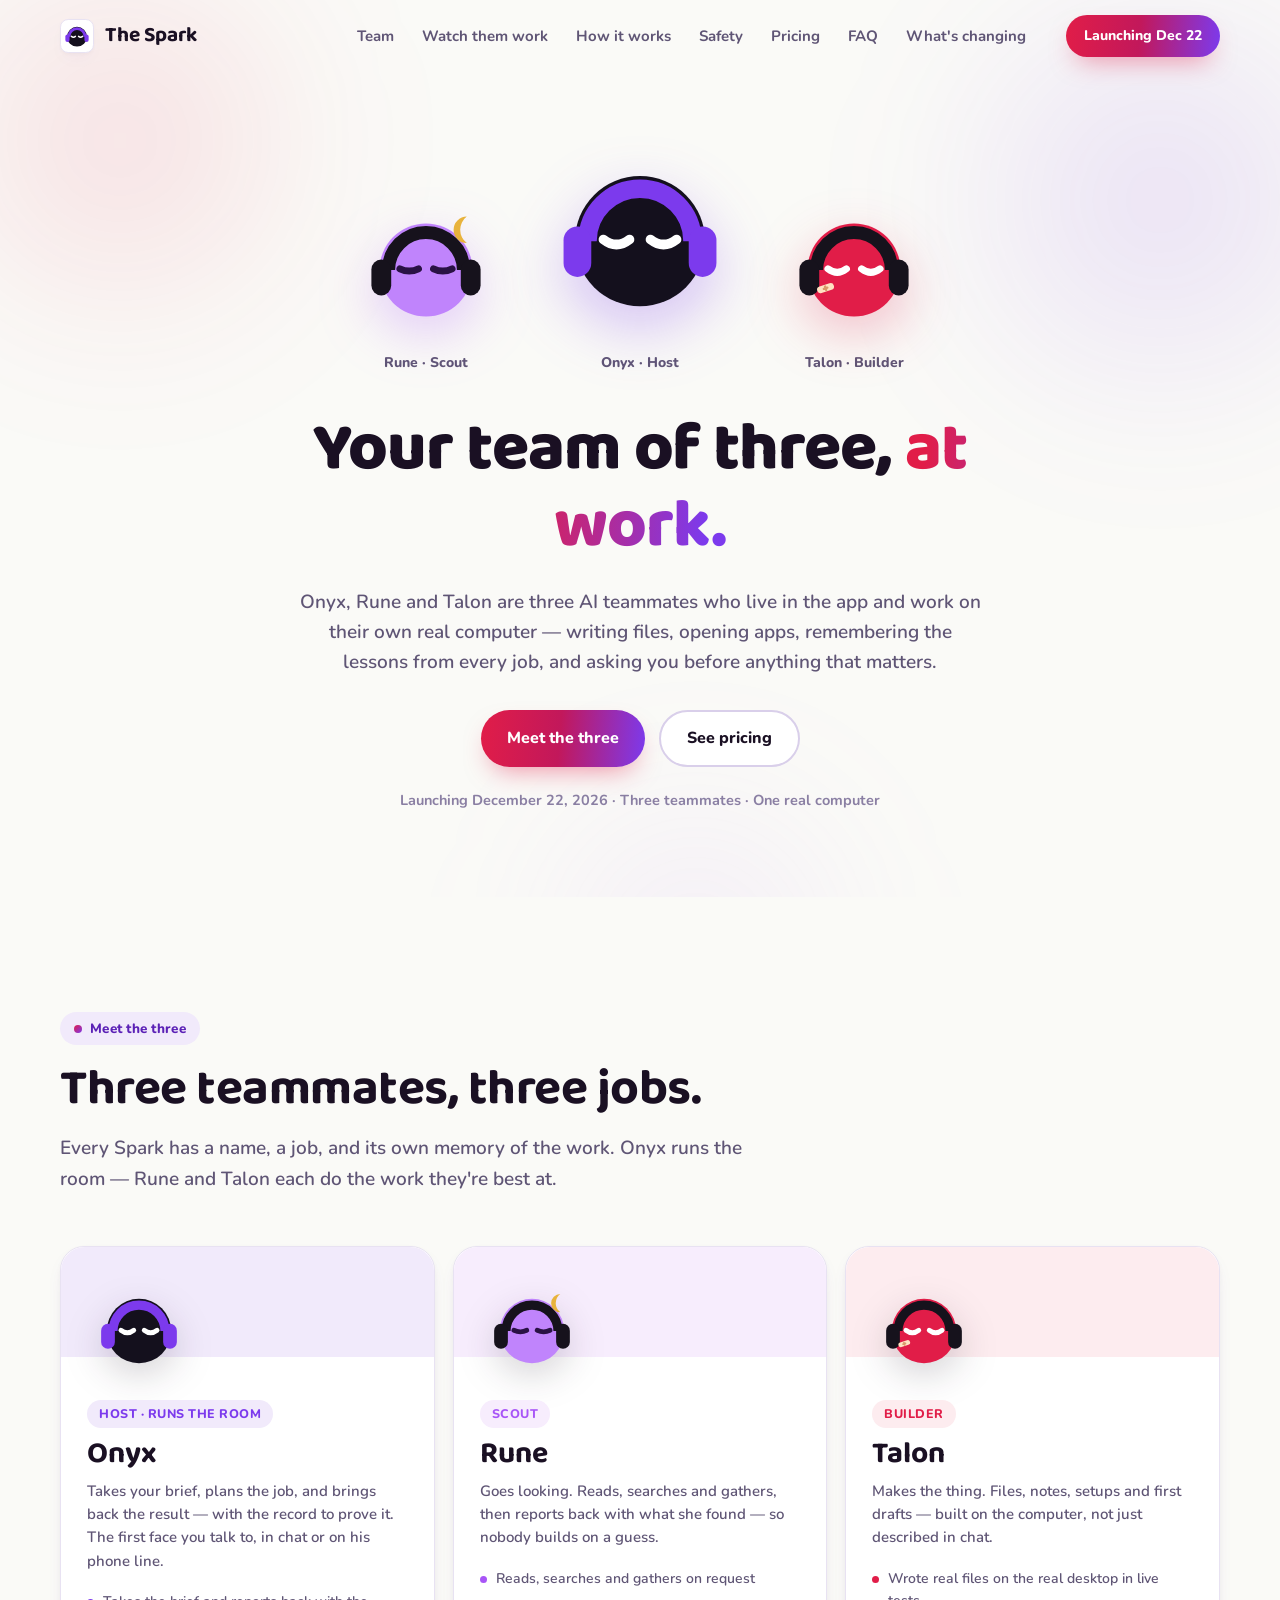
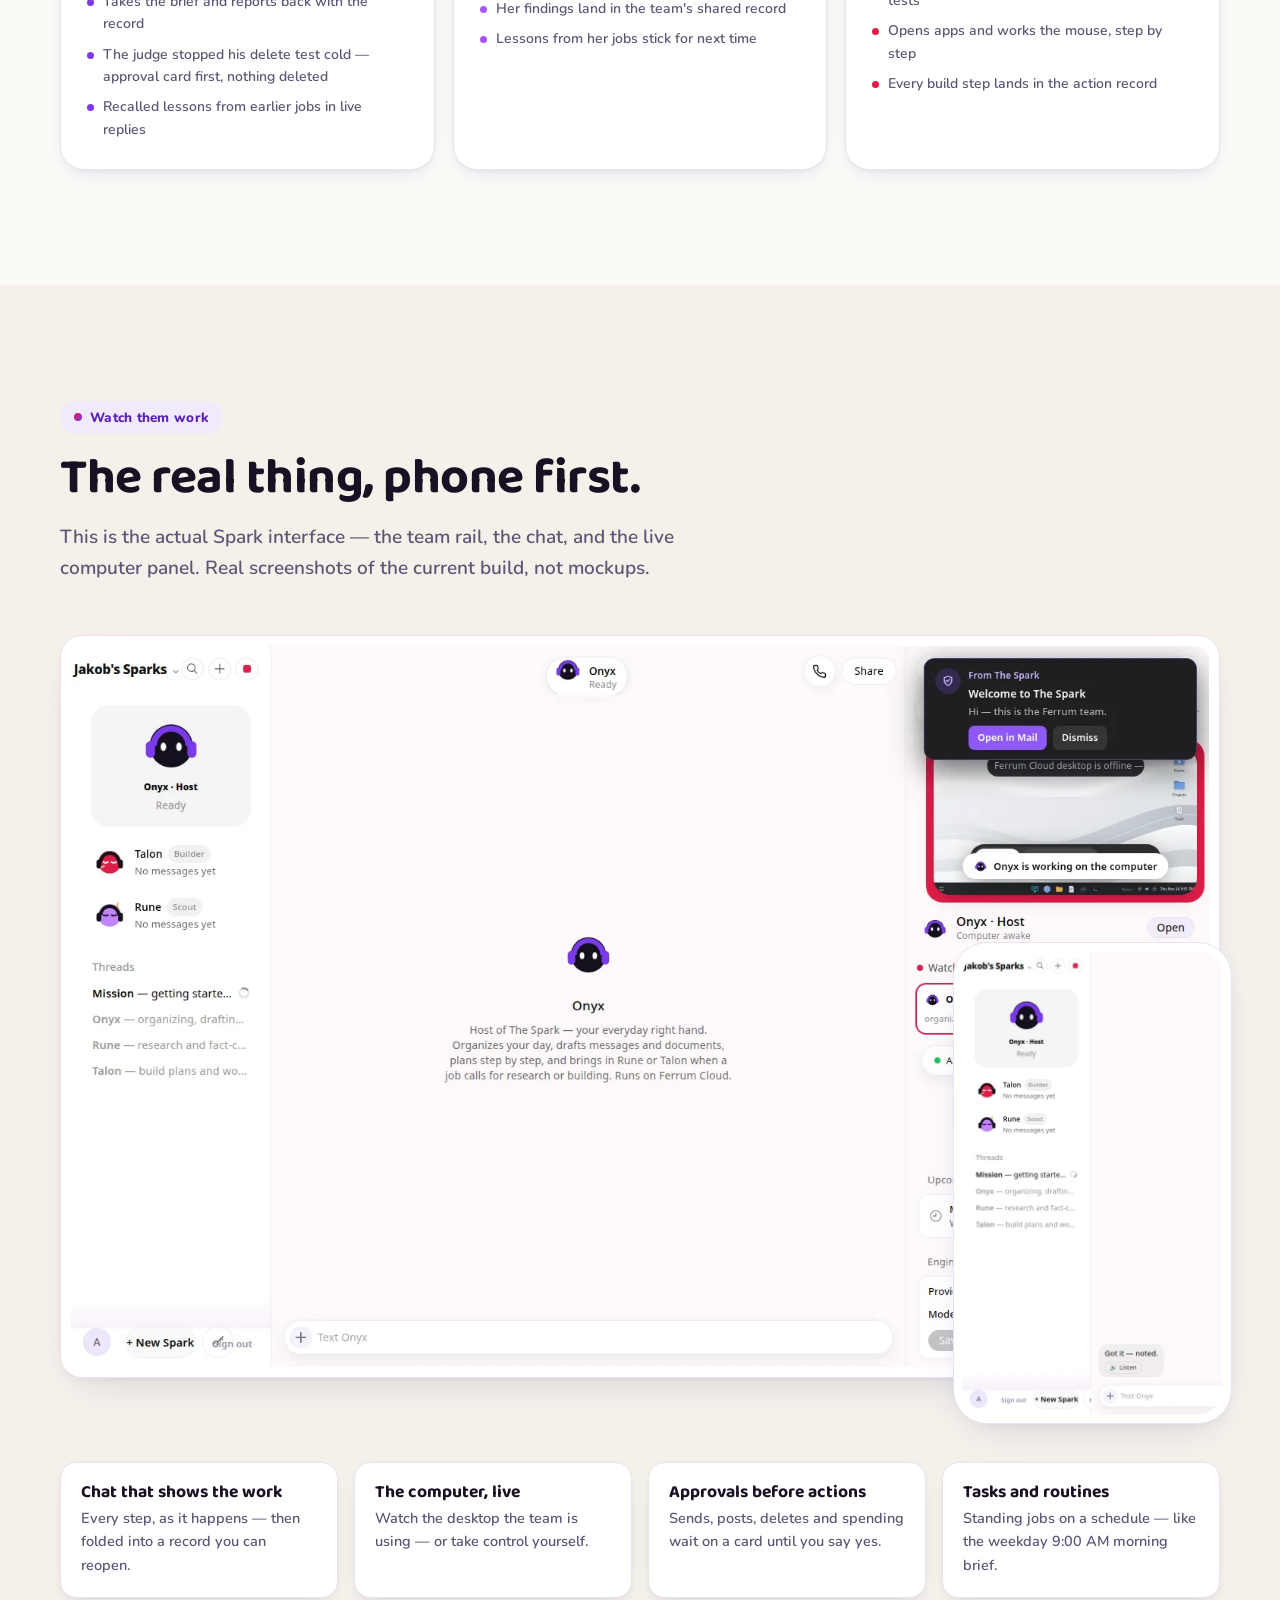
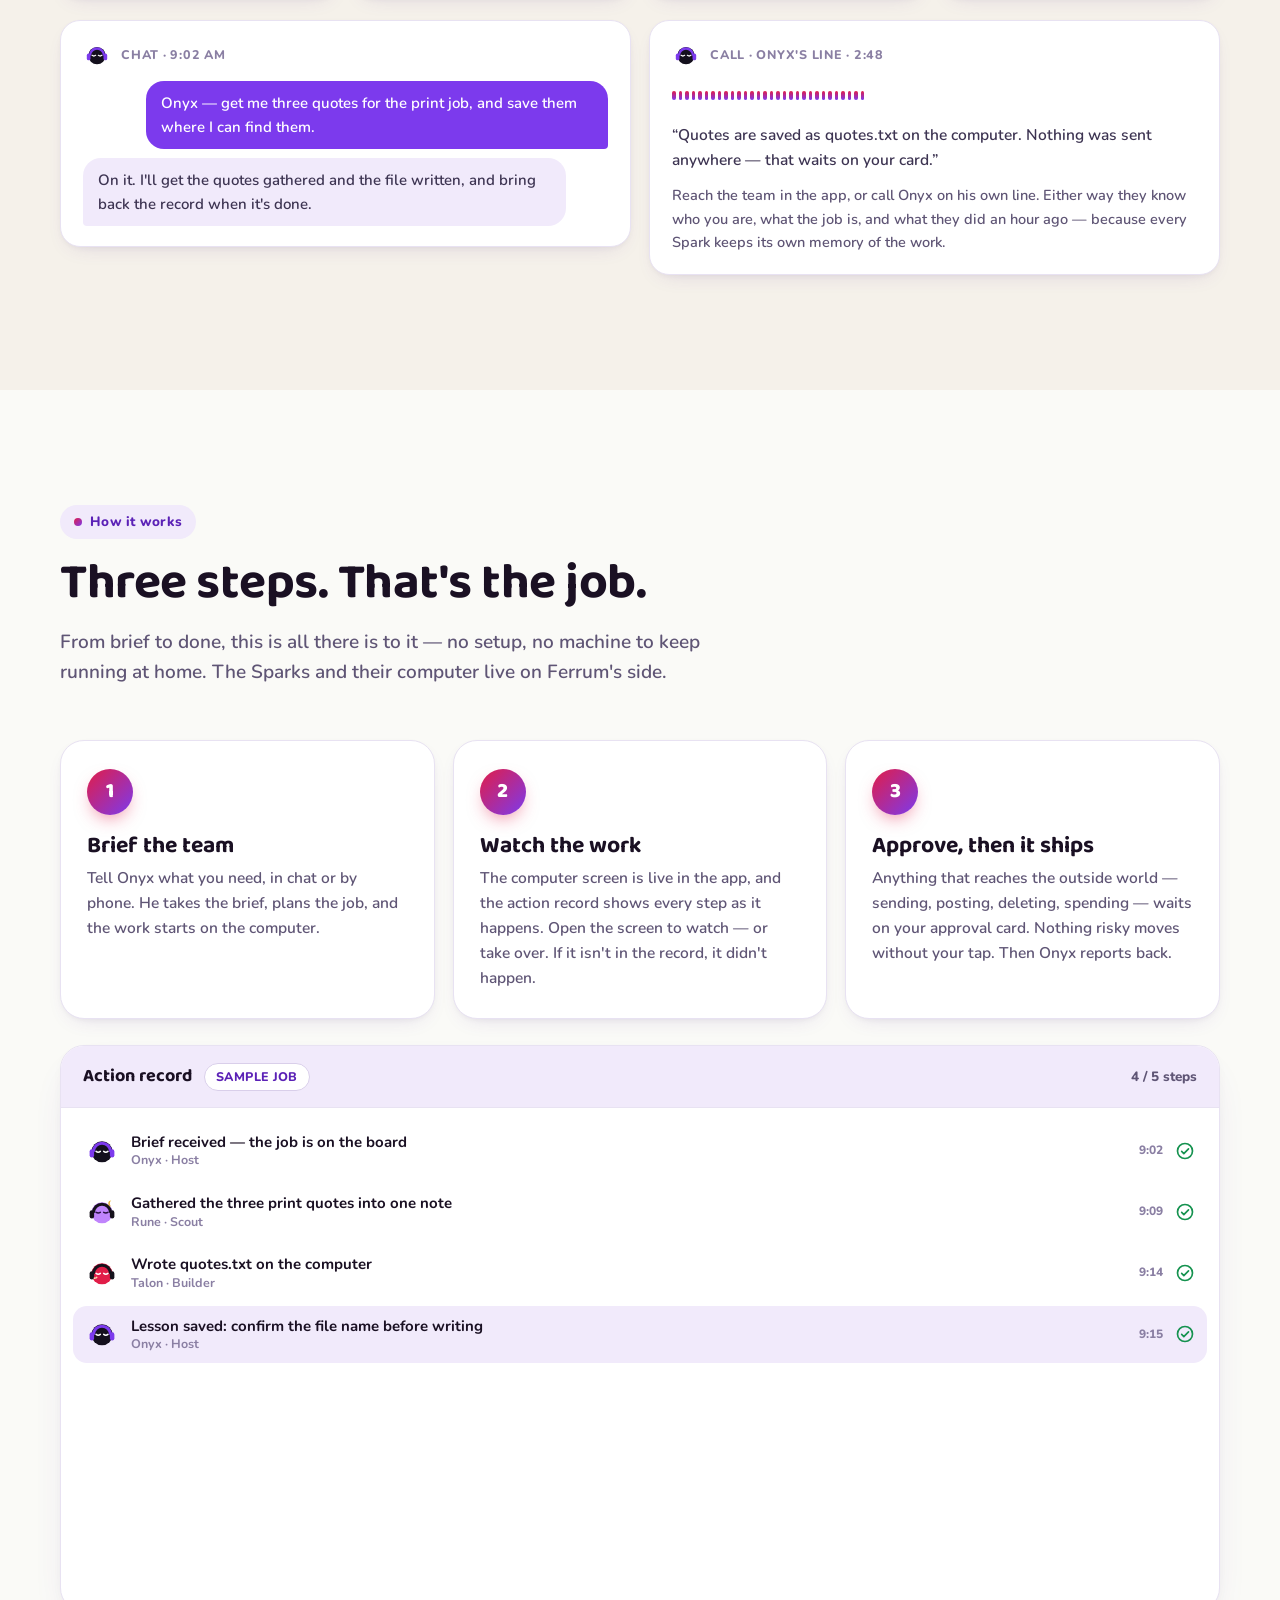
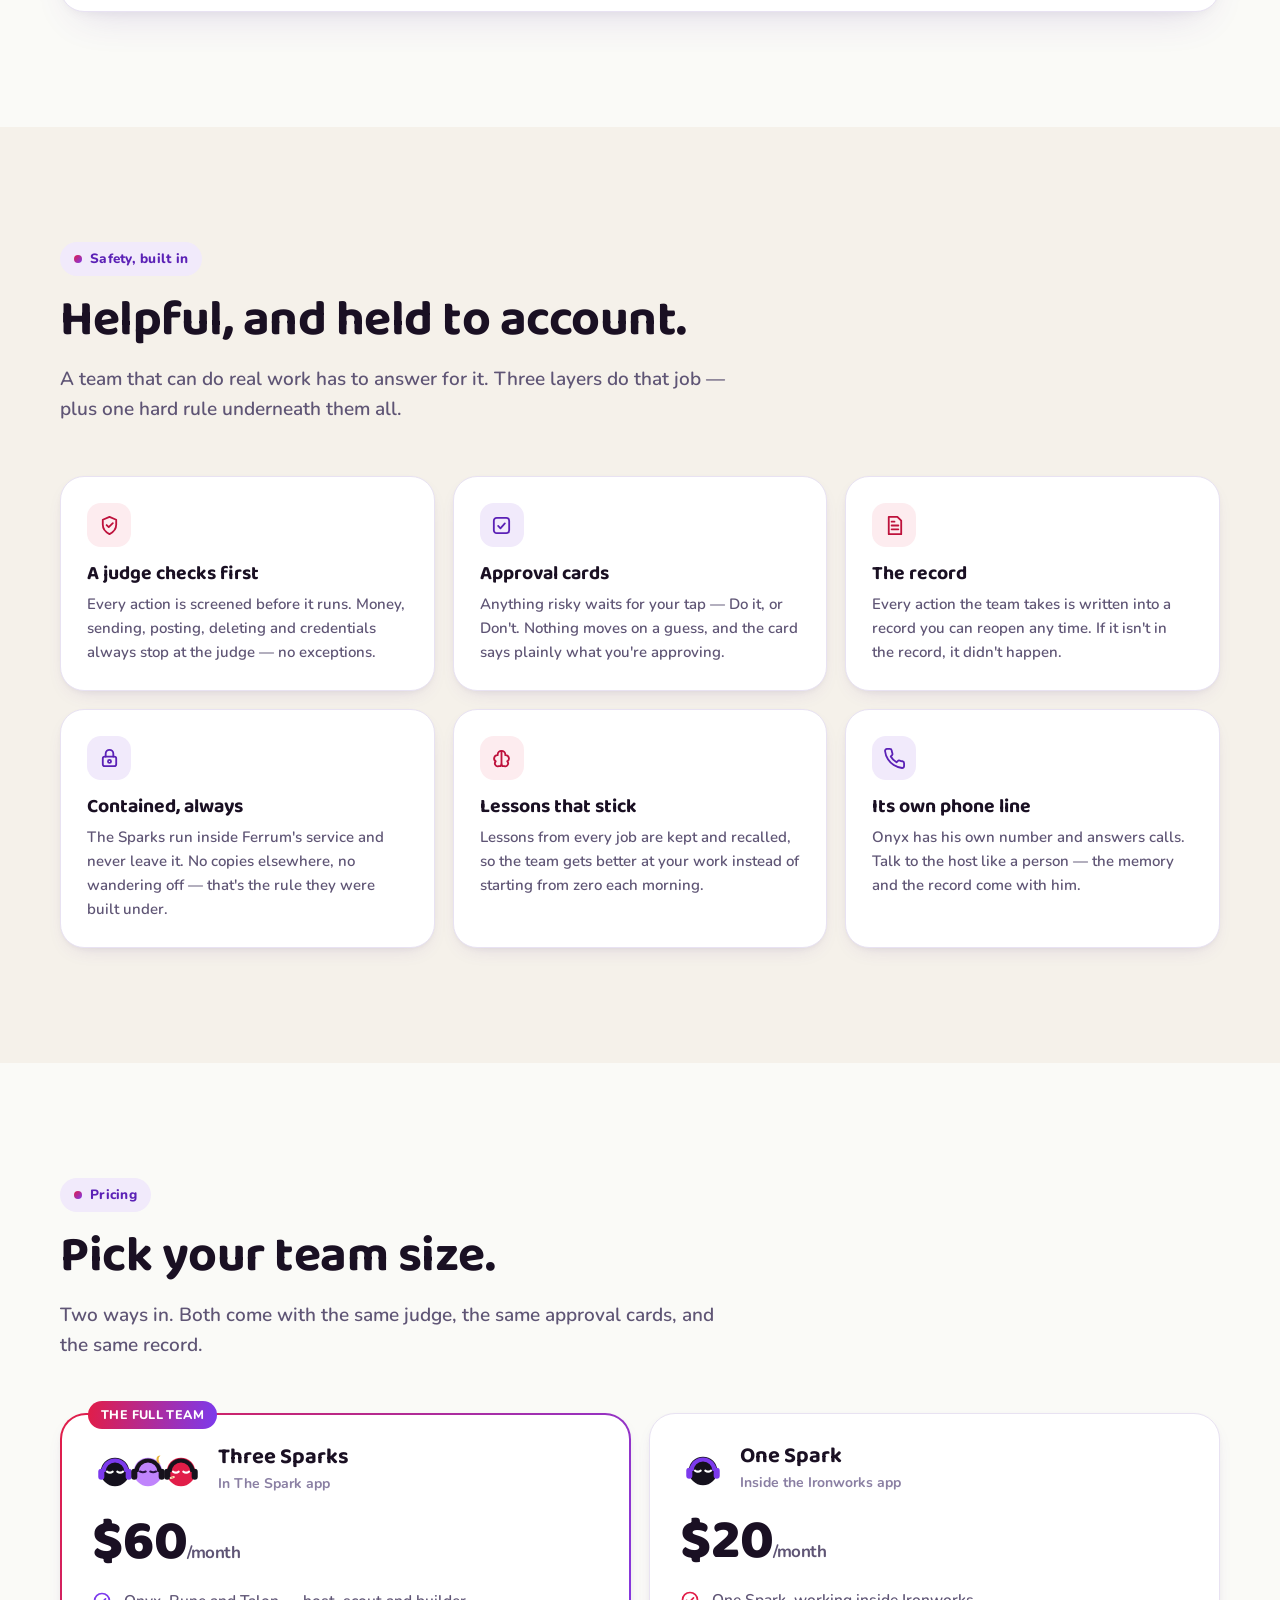
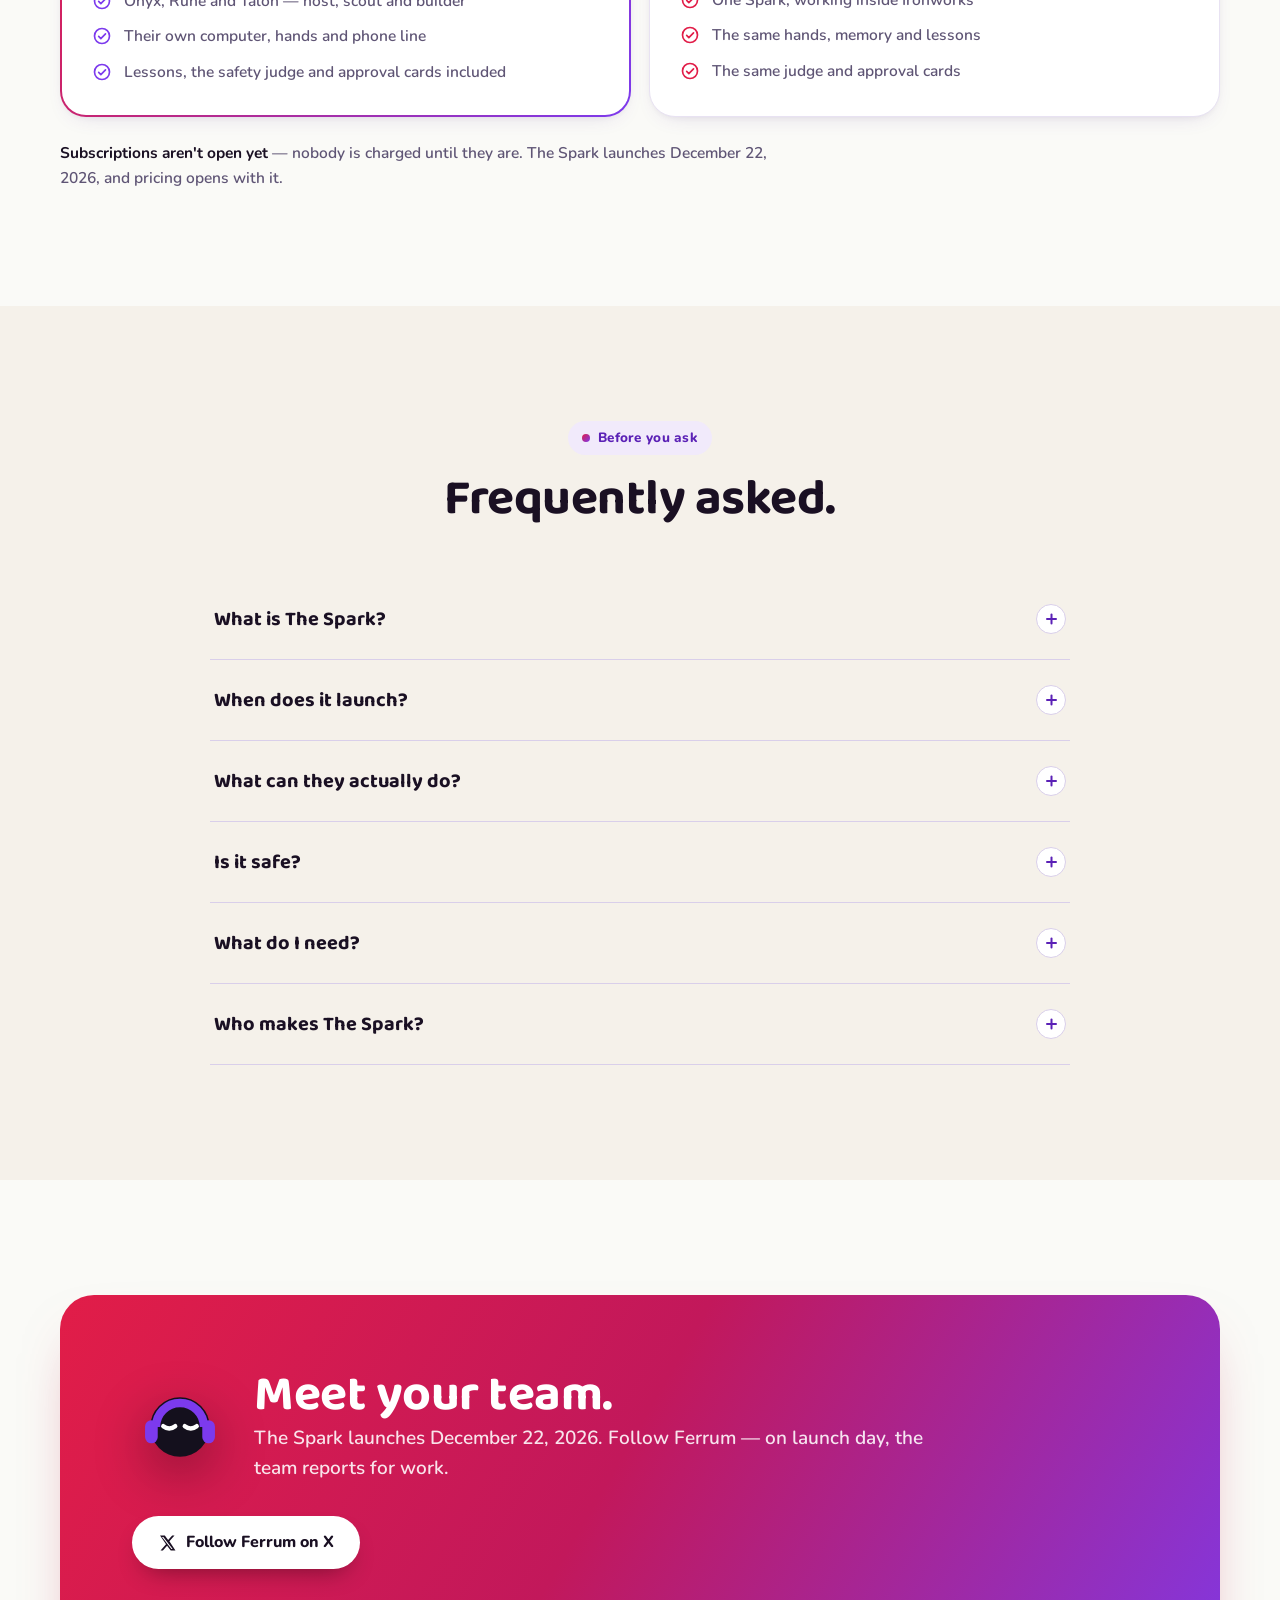
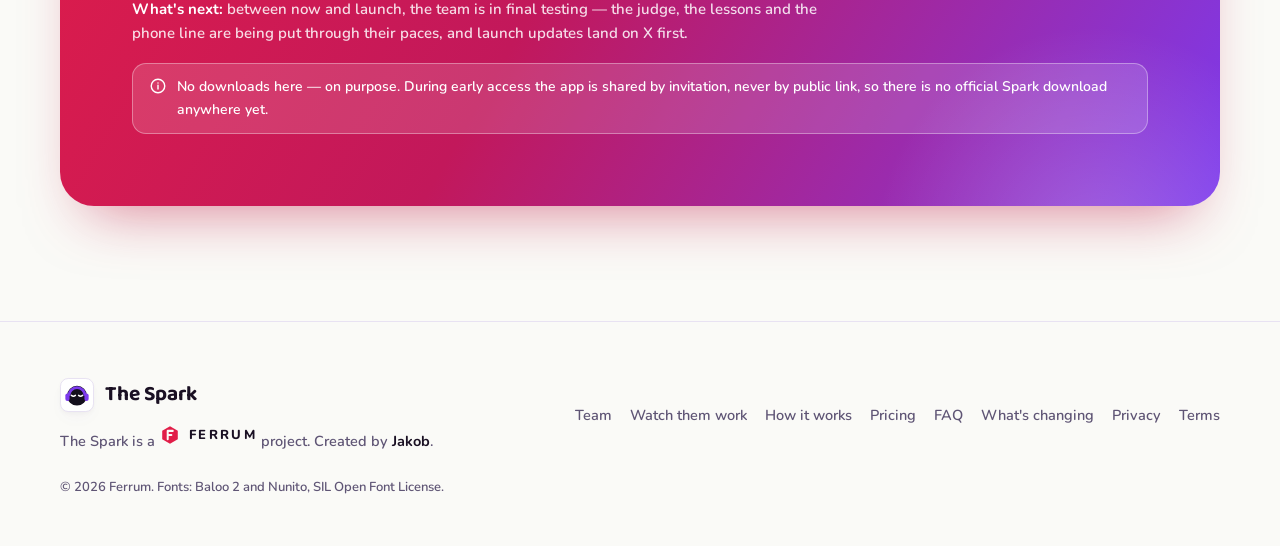
==== commit 17a01c3c: "Link What's changing page from nav and footer" ====
--- a/docs/index.html
+++ b/docs/index.html
@@ -25,6 +25,7 @@
       <li><a href="#safety">Safety</a></li>
       <li><a href="#pricing">Pricing</a></li>
       <li><a href="#faq">FAQ</a></li>
+      <li><a href="changes.html">What's changing</a></li>
     </ul>
     <a class="btn btn--primary btn--sm" href="#get">Launching Dec 22</a>
   </div>
@@ -310,7 +311,7 @@
 <footer>
   <div class="wrap foot">
     <div><a class="brand" href="#top"><img class="face face--tile" src="assets/onyx.svg" alt="" width="34" height="34">The Spark</a><p style="margin-top:12px">The Spark is a <span class="ferrum"><svg viewBox="0 0 24 24" fill="none" stroke="currentColor" stroke-width="1.8" stroke-linecap="round" stroke-linejoin="round" aria-hidden="true" focusable="false"><path d="M12 2.5 20.5 7.3v9.4L12 21.5 3.5 16.7V7.3Z" fill="#E11D48" stroke="none"/><path d="M9.5 16.5v-9h5.5M9.5 12h4" stroke="#FAFAF7" stroke-width="2.2"/></svg>FERRUM</span> project. Created by <b>Jakob</b>.</p></div>
-    <nav aria-label="Footer"><a href="#team">Team</a><a href="#app">Watch them work</a><a href="#how">How it works</a><a href="#pricing">Pricing</a><a href="#faq">FAQ</a><a href="https://ferrumfoundry.github.io/foundry/privacy.html">Privacy</a><a href="https://ferrumfoundry.github.io/foundry/privacy.html">Terms</a></nav>
+    <nav aria-label="Footer"><a href="#team">Team</a><a href="#app">Watch them work</a><a href="#how">How it works</a><a href="#pricing">Pricing</a><a href="#faq">FAQ</a><a href="changes.html">What's changing</a><a href="https://ferrumfoundry.github.io/foundry/privacy.html">Privacy</a><a href="https://ferrumfoundry.github.io/foundry/privacy.html">Terms</a></nav>
     <p style="width:100%;font-size:13px">© 2026 Ferrum. Fonts: Baloo 2 and Nunito, SIL Open Font License.</p>
   </div>
 </footer>
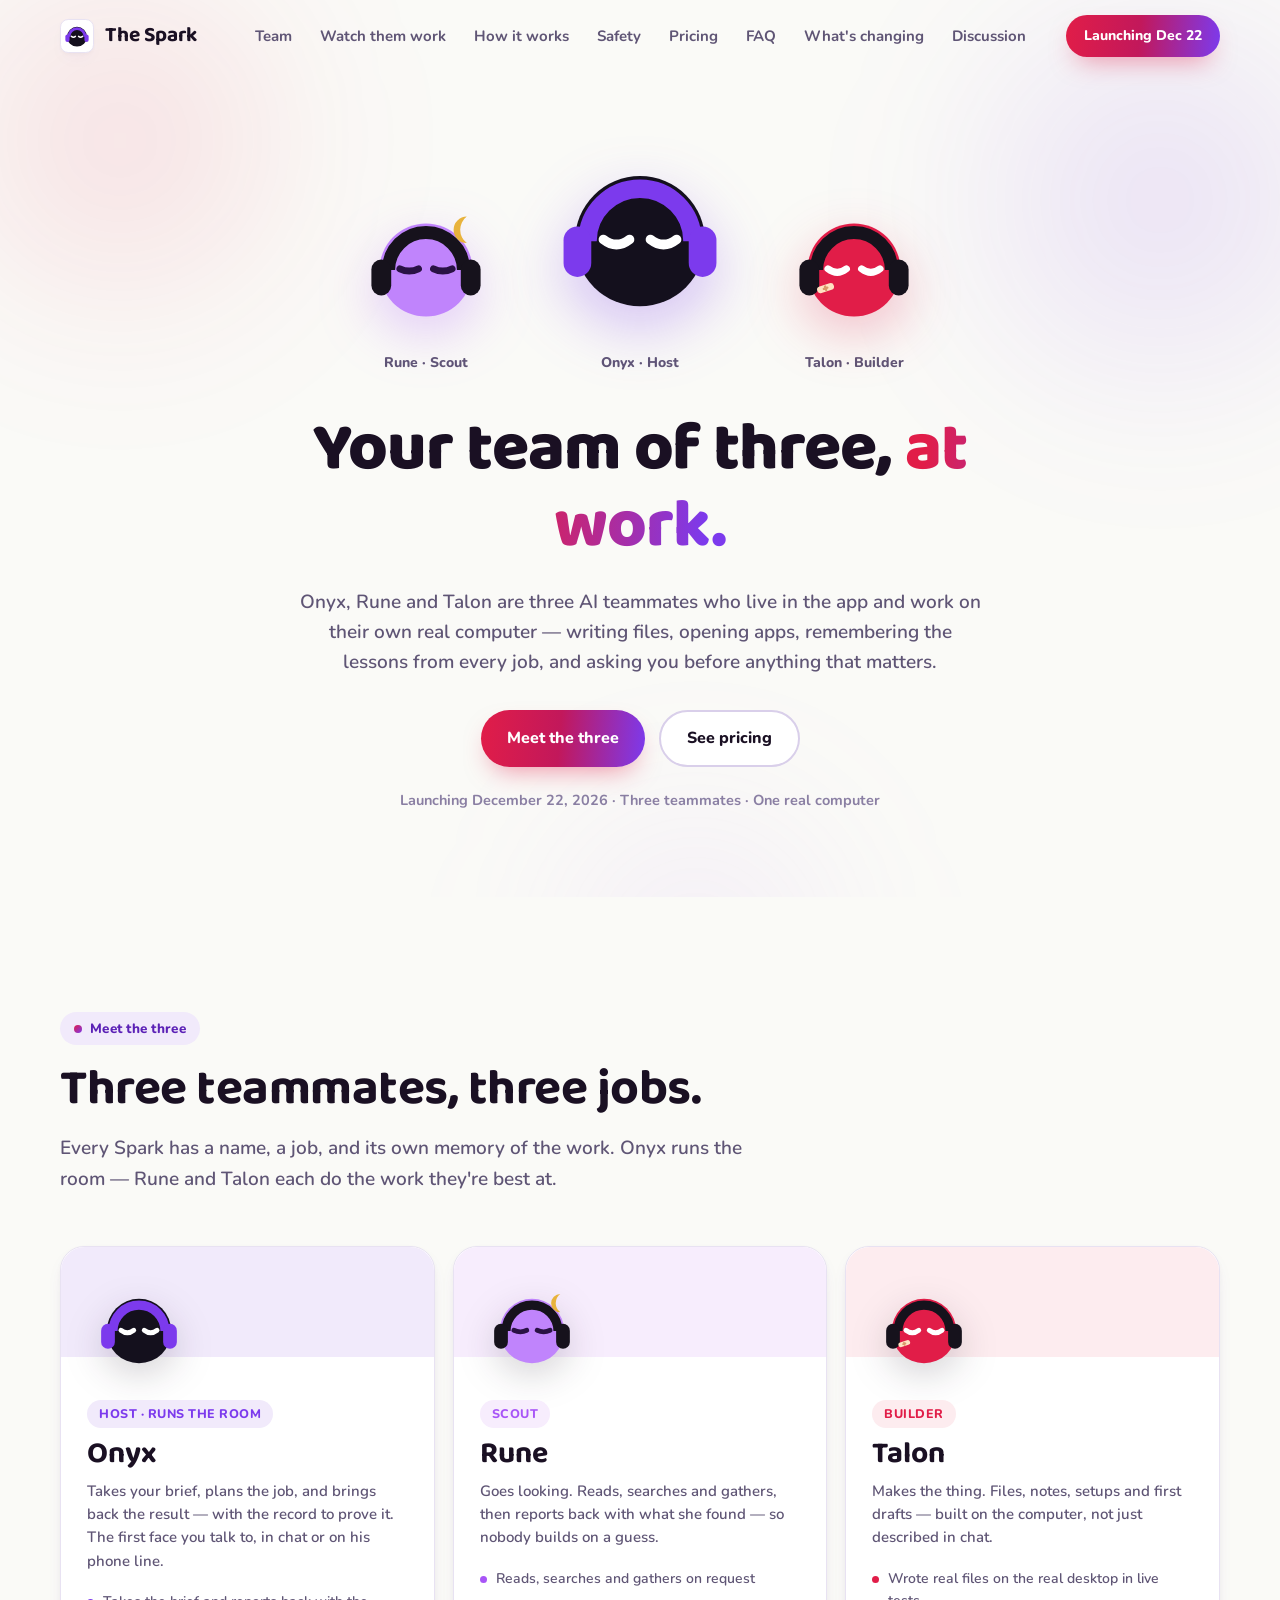
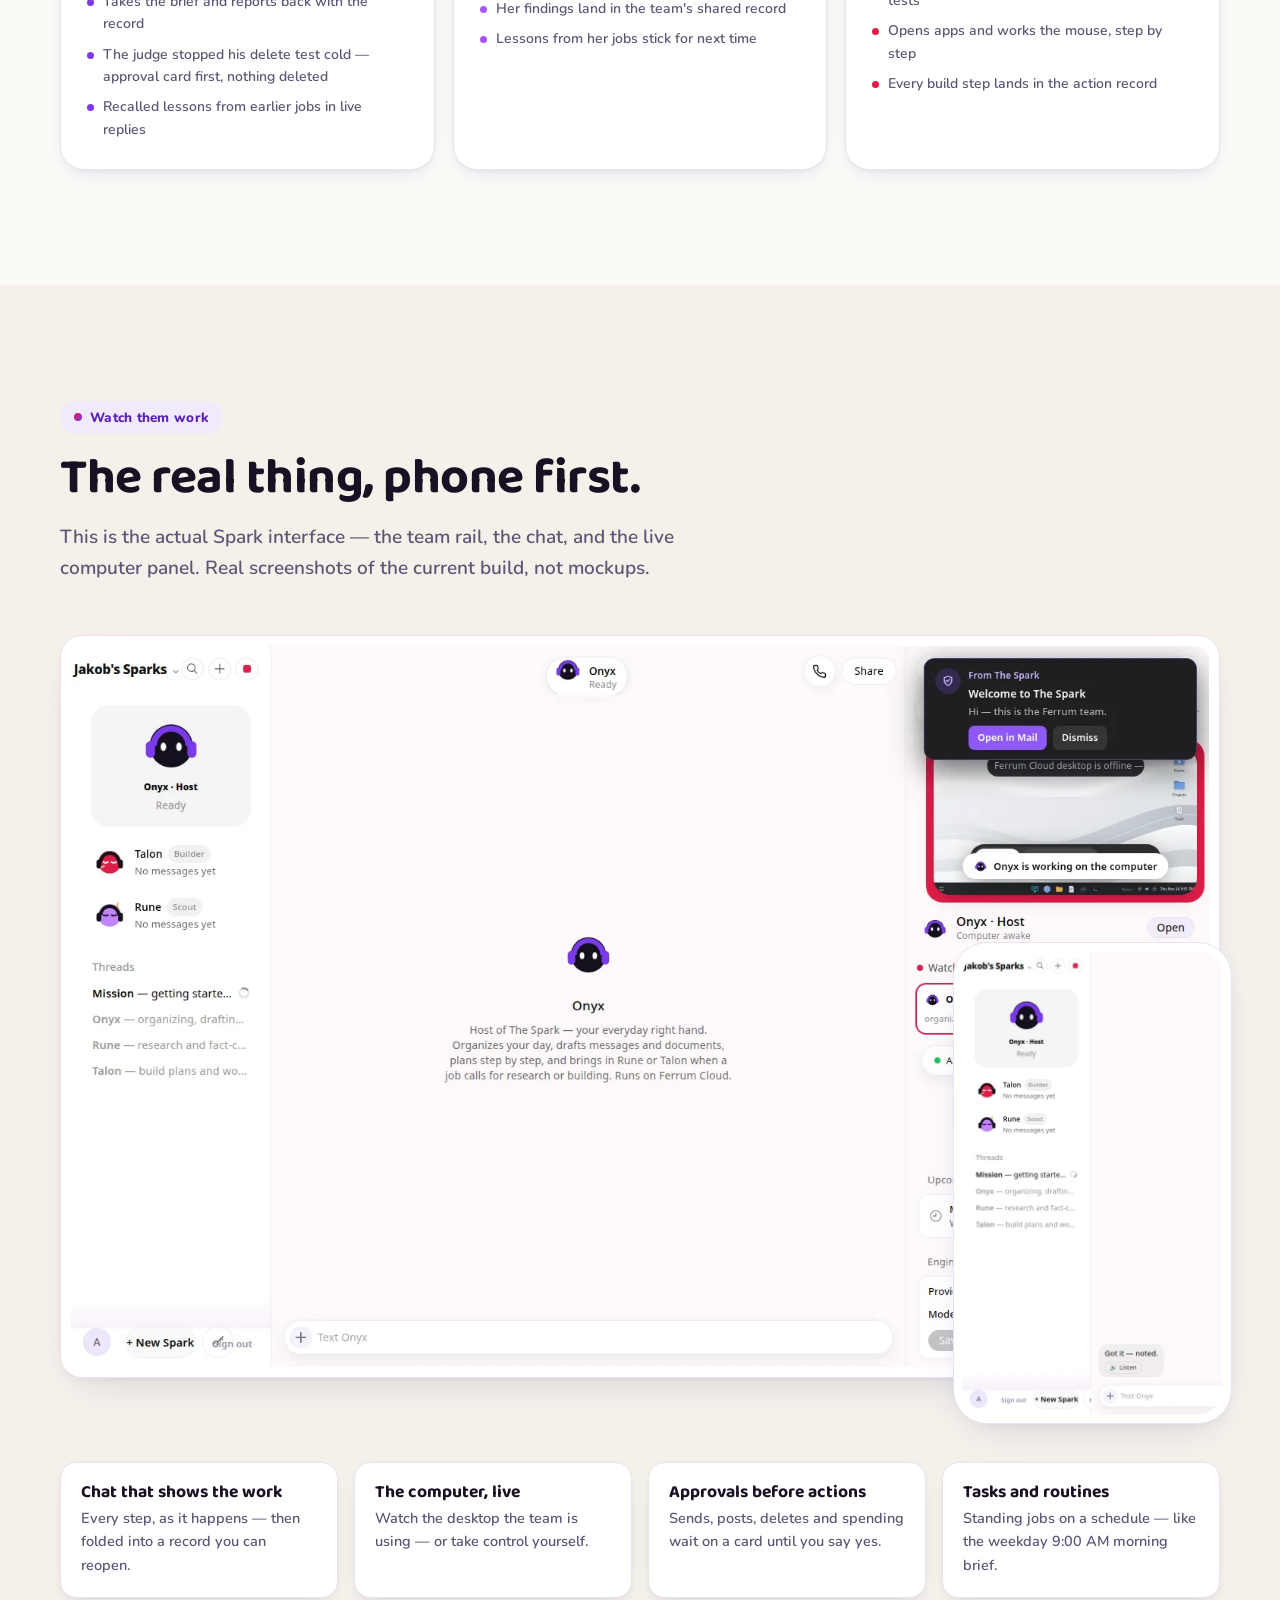
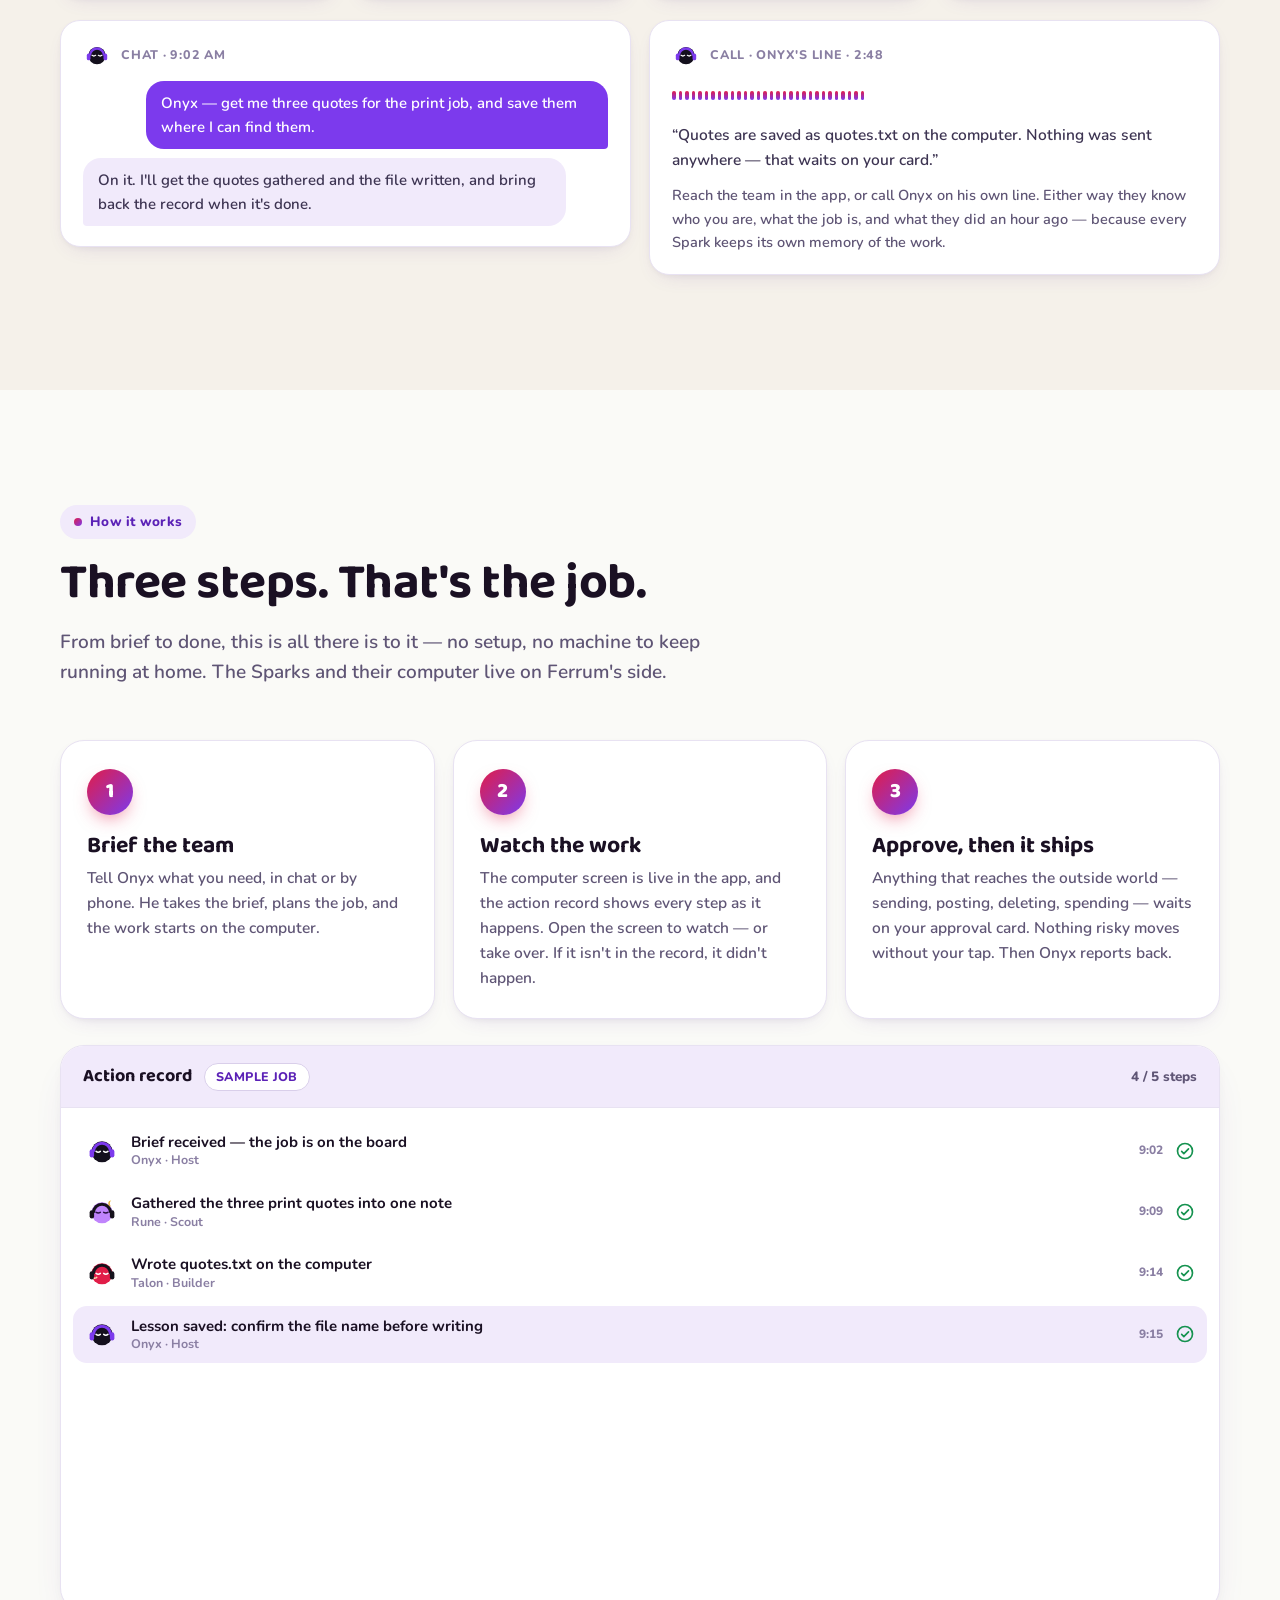
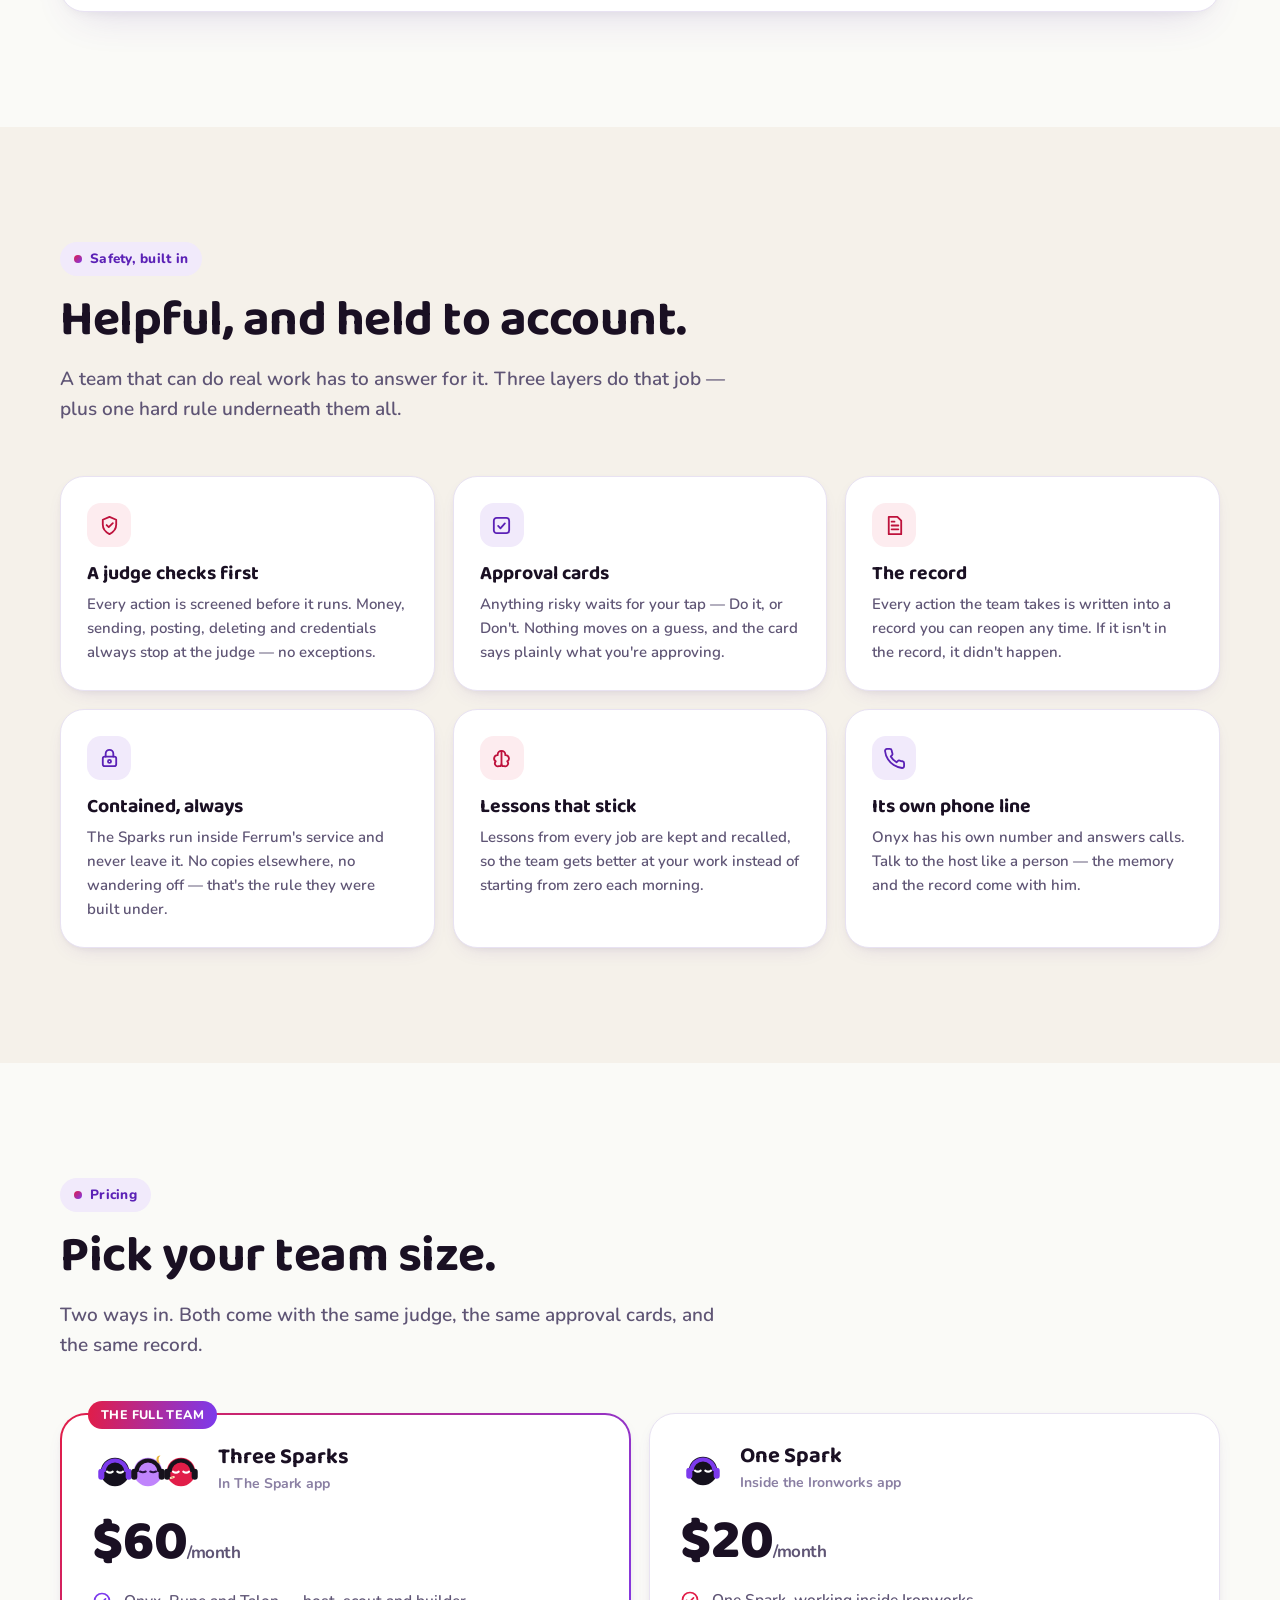
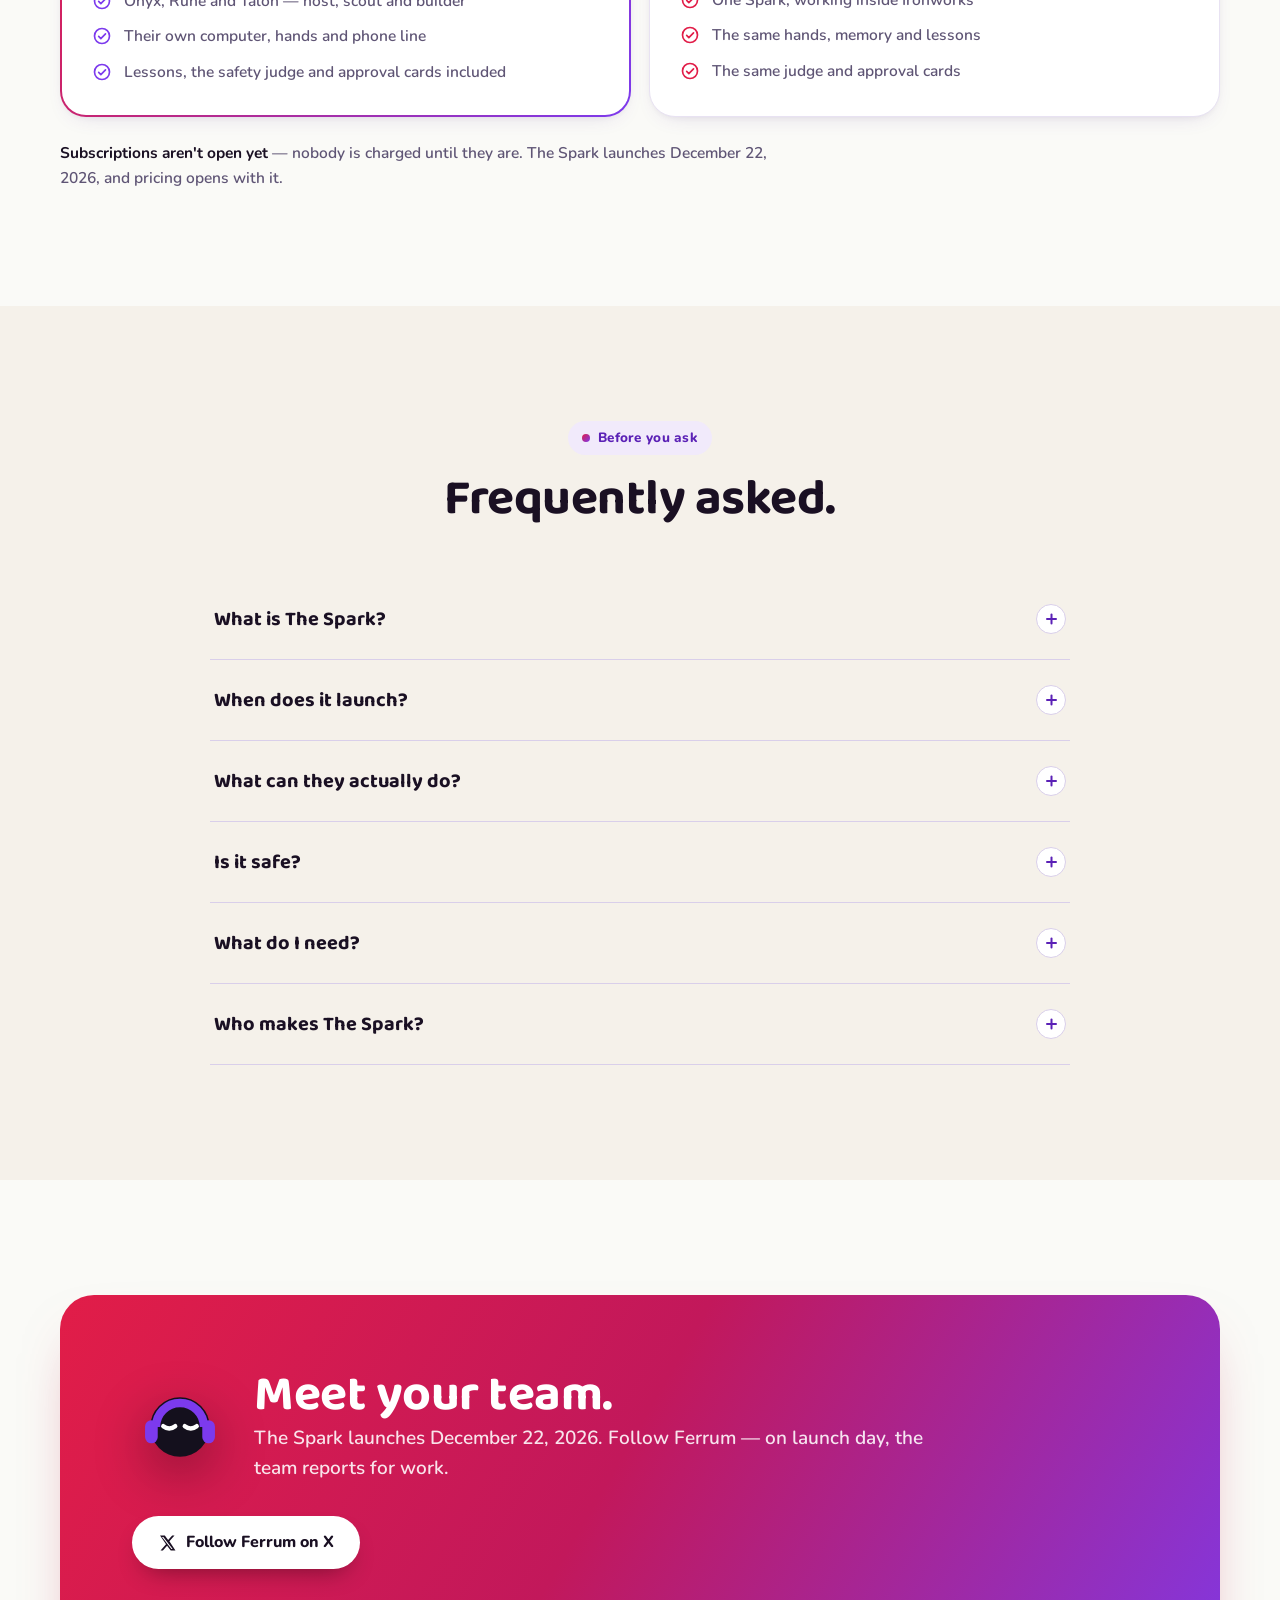
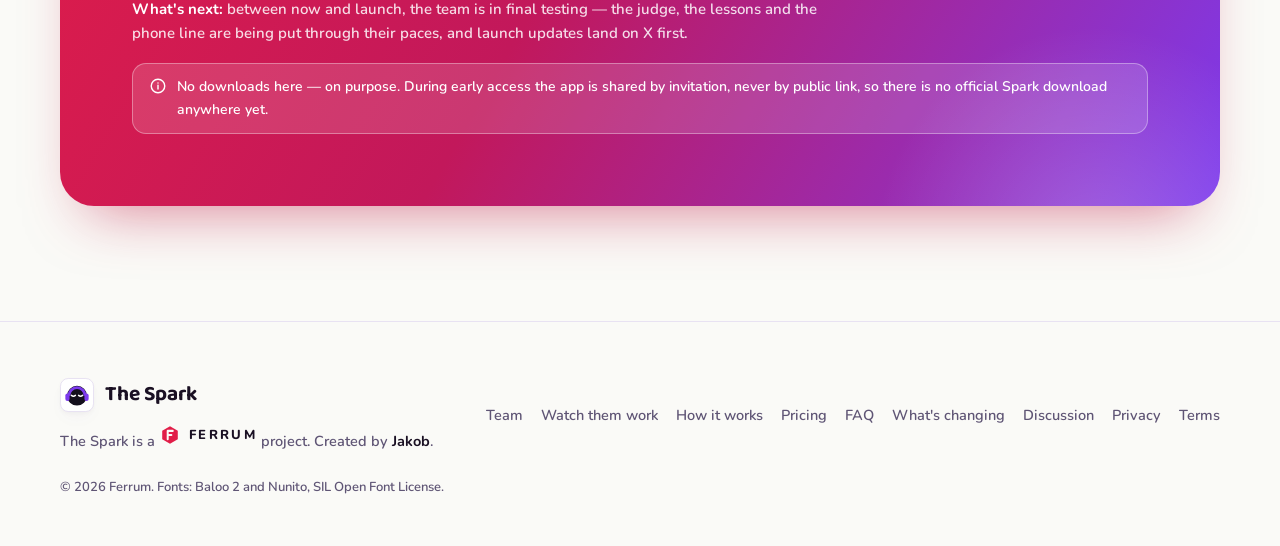
==== commit 195dc4fd: "Link Discussion page from nav and footer" ====
--- a/docs/index.html
+++ b/docs/index.html
@@ -26,6 +26,7 @@
       <li><a href="#pricing">Pricing</a></li>
       <li><a href="#faq">FAQ</a></li>
       <li><a href="changes.html">What's changing</a></li>
+      <li><a href="discuss.html">Discussion</a></li>
     </ul>
     <a class="btn btn--primary btn--sm" href="#get">Launching Dec 22</a>
   </div>
@@ -311,7 +312,7 @@
 <footer>
   <div class="wrap foot">
     <div><a class="brand" href="#top"><img class="face face--tile" src="assets/onyx.svg" alt="" width="34" height="34">The Spark</a><p style="margin-top:12px">The Spark is a <span class="ferrum"><svg viewBox="0 0 24 24" fill="none" stroke="currentColor" stroke-width="1.8" stroke-linecap="round" stroke-linejoin="round" aria-hidden="true" focusable="false"><path d="M12 2.5 20.5 7.3v9.4L12 21.5 3.5 16.7V7.3Z" fill="#E11D48" stroke="none"/><path d="M9.5 16.5v-9h5.5M9.5 12h4" stroke="#FAFAF7" stroke-width="2.2"/></svg>FERRUM</span> project. Created by <b>Jakob</b>.</p></div>
-    <nav aria-label="Footer"><a href="#team">Team</a><a href="#app">Watch them work</a><a href="#how">How it works</a><a href="#pricing">Pricing</a><a href="#faq">FAQ</a><a href="changes.html">What's changing</a><a href="https://ferrumfoundry.github.io/foundry/privacy.html">Privacy</a><a href="https://ferrumfoundry.github.io/foundry/privacy.html">Terms</a></nav>
+    <nav aria-label="Footer"><a href="#team">Team</a><a href="#app">Watch them work</a><a href="#how">How it works</a><a href="#pricing">Pricing</a><a href="#faq">FAQ</a><a href="changes.html">What's changing</a><a href="discuss.html">Discussion</a><a href="https://ferrumfoundry.github.io/foundry/privacy.html">Privacy</a><a href="https://ferrumfoundry.github.io/foundry/privacy.html">Terms</a></nav>
     <p style="width:100%;font-size:13px">© 2026 Ferrum. Fonts: Baloo 2 and Nunito, SIL Open Font License.</p>
   </div>
 </footer>
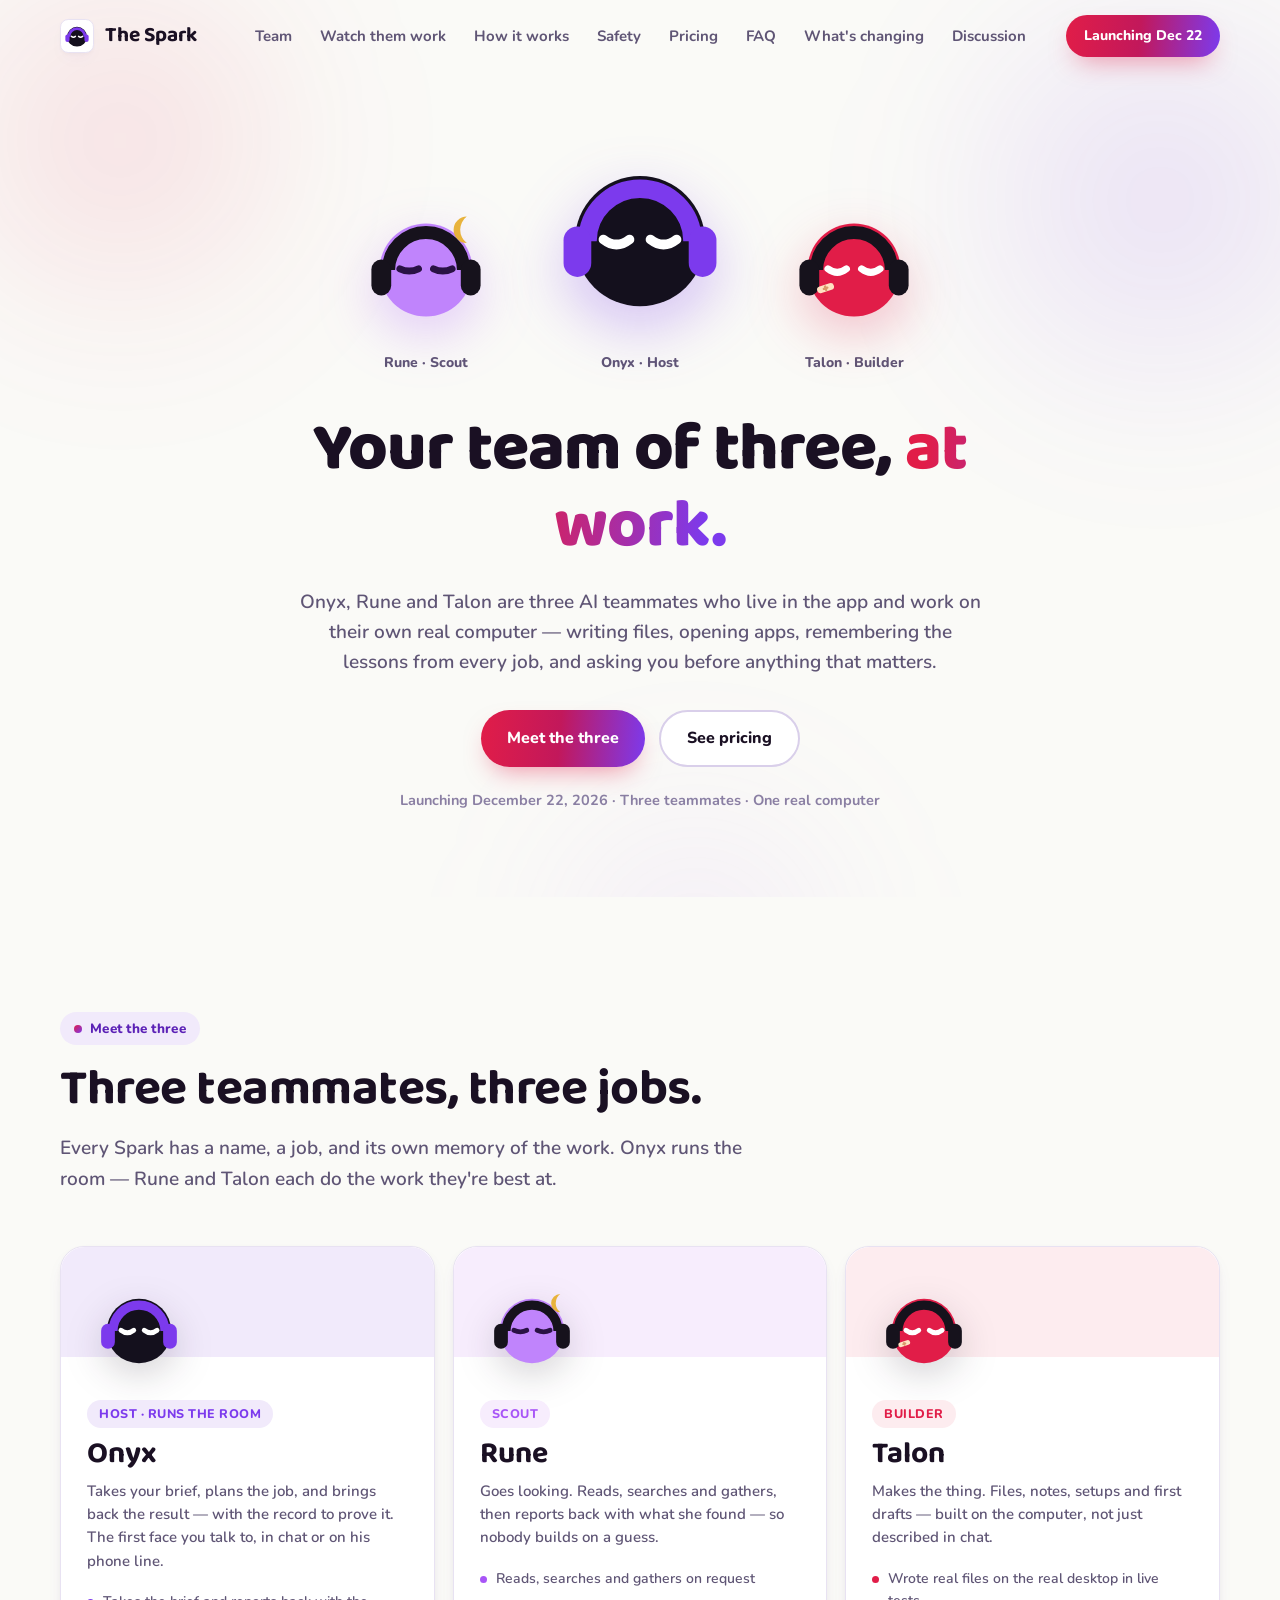
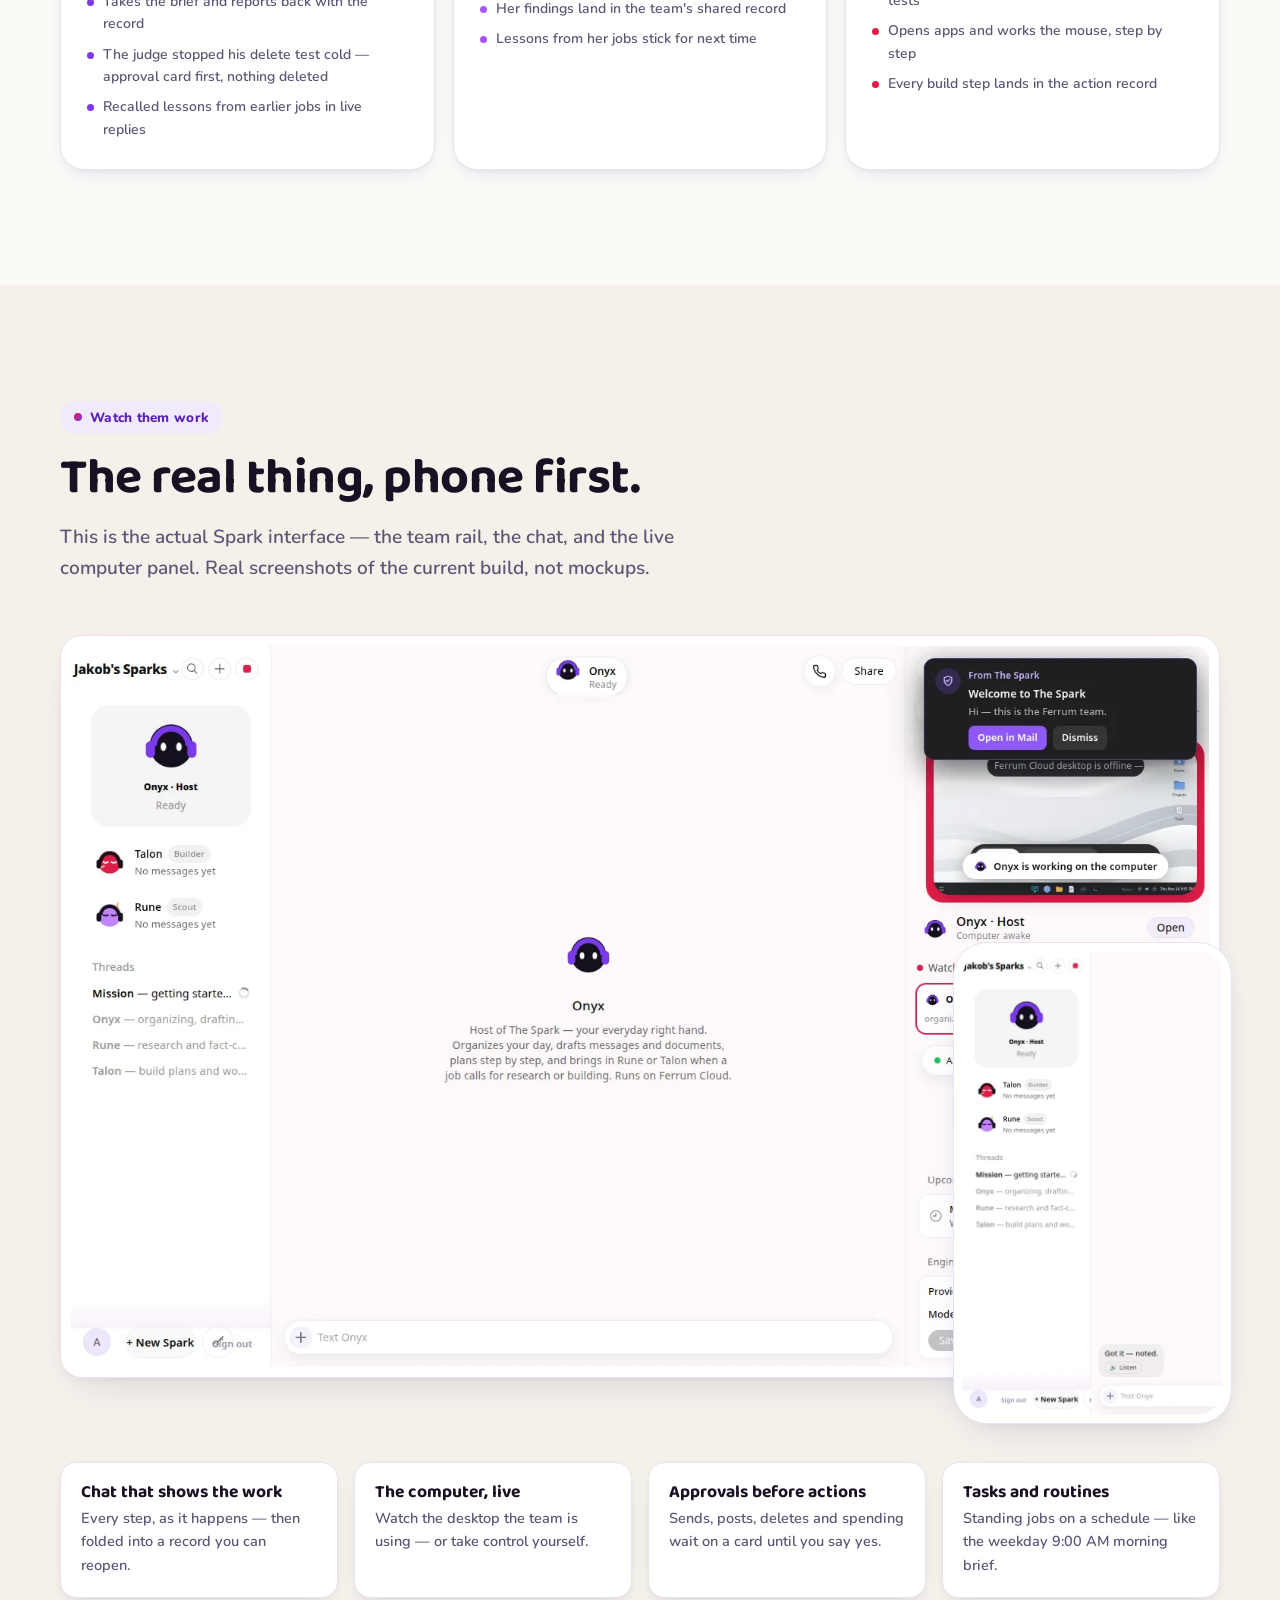
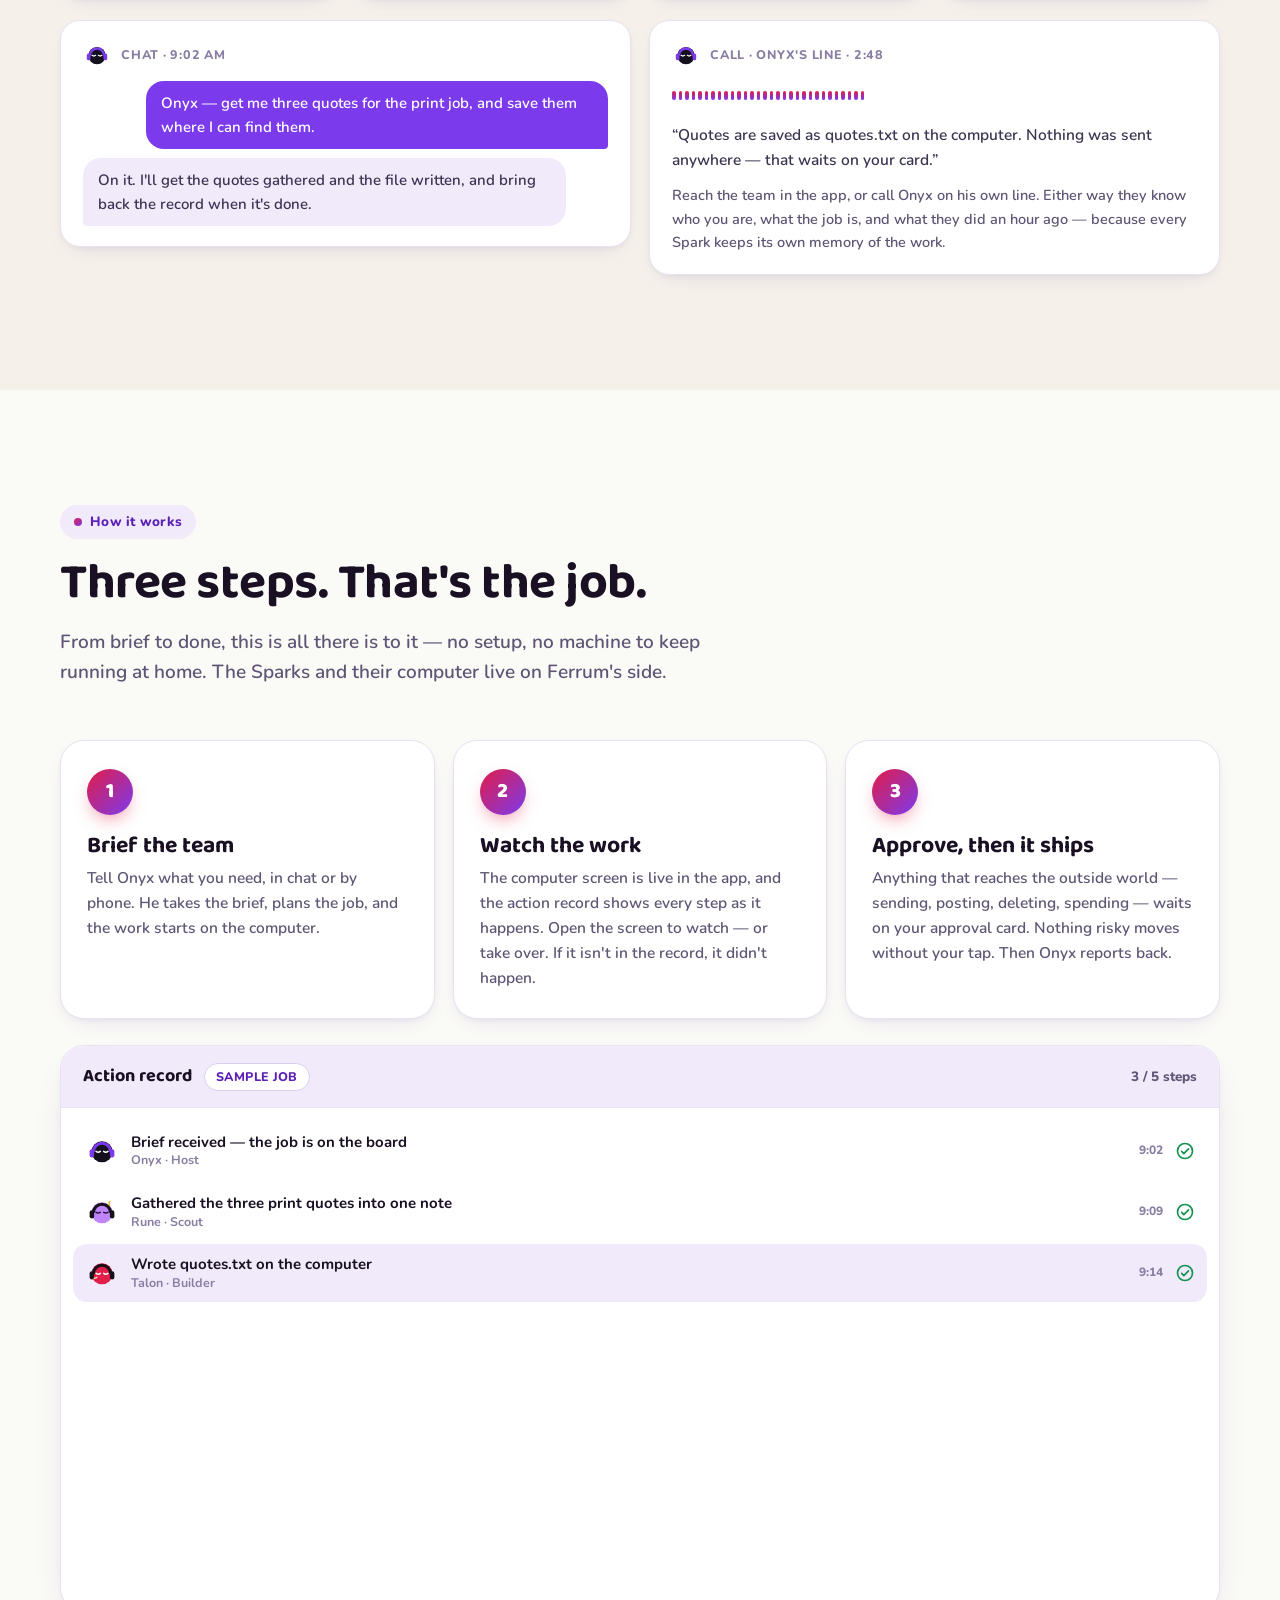
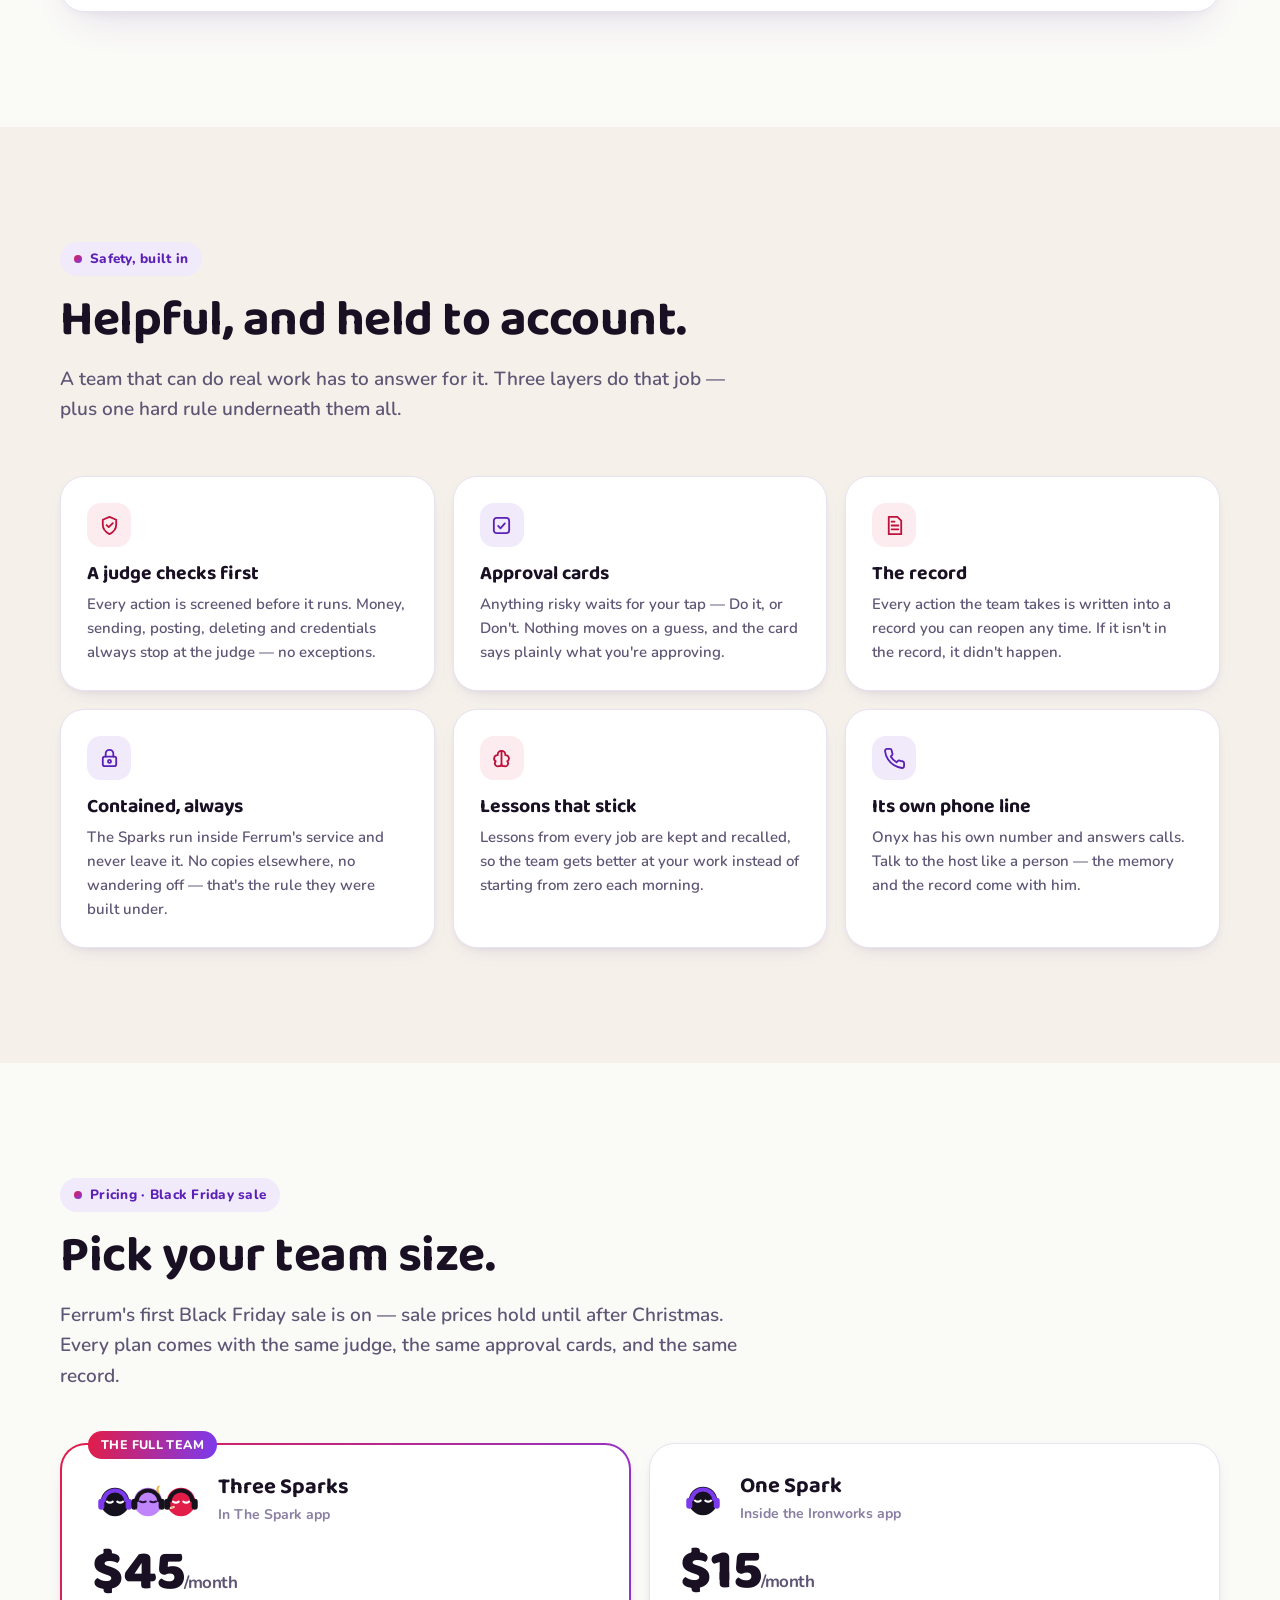
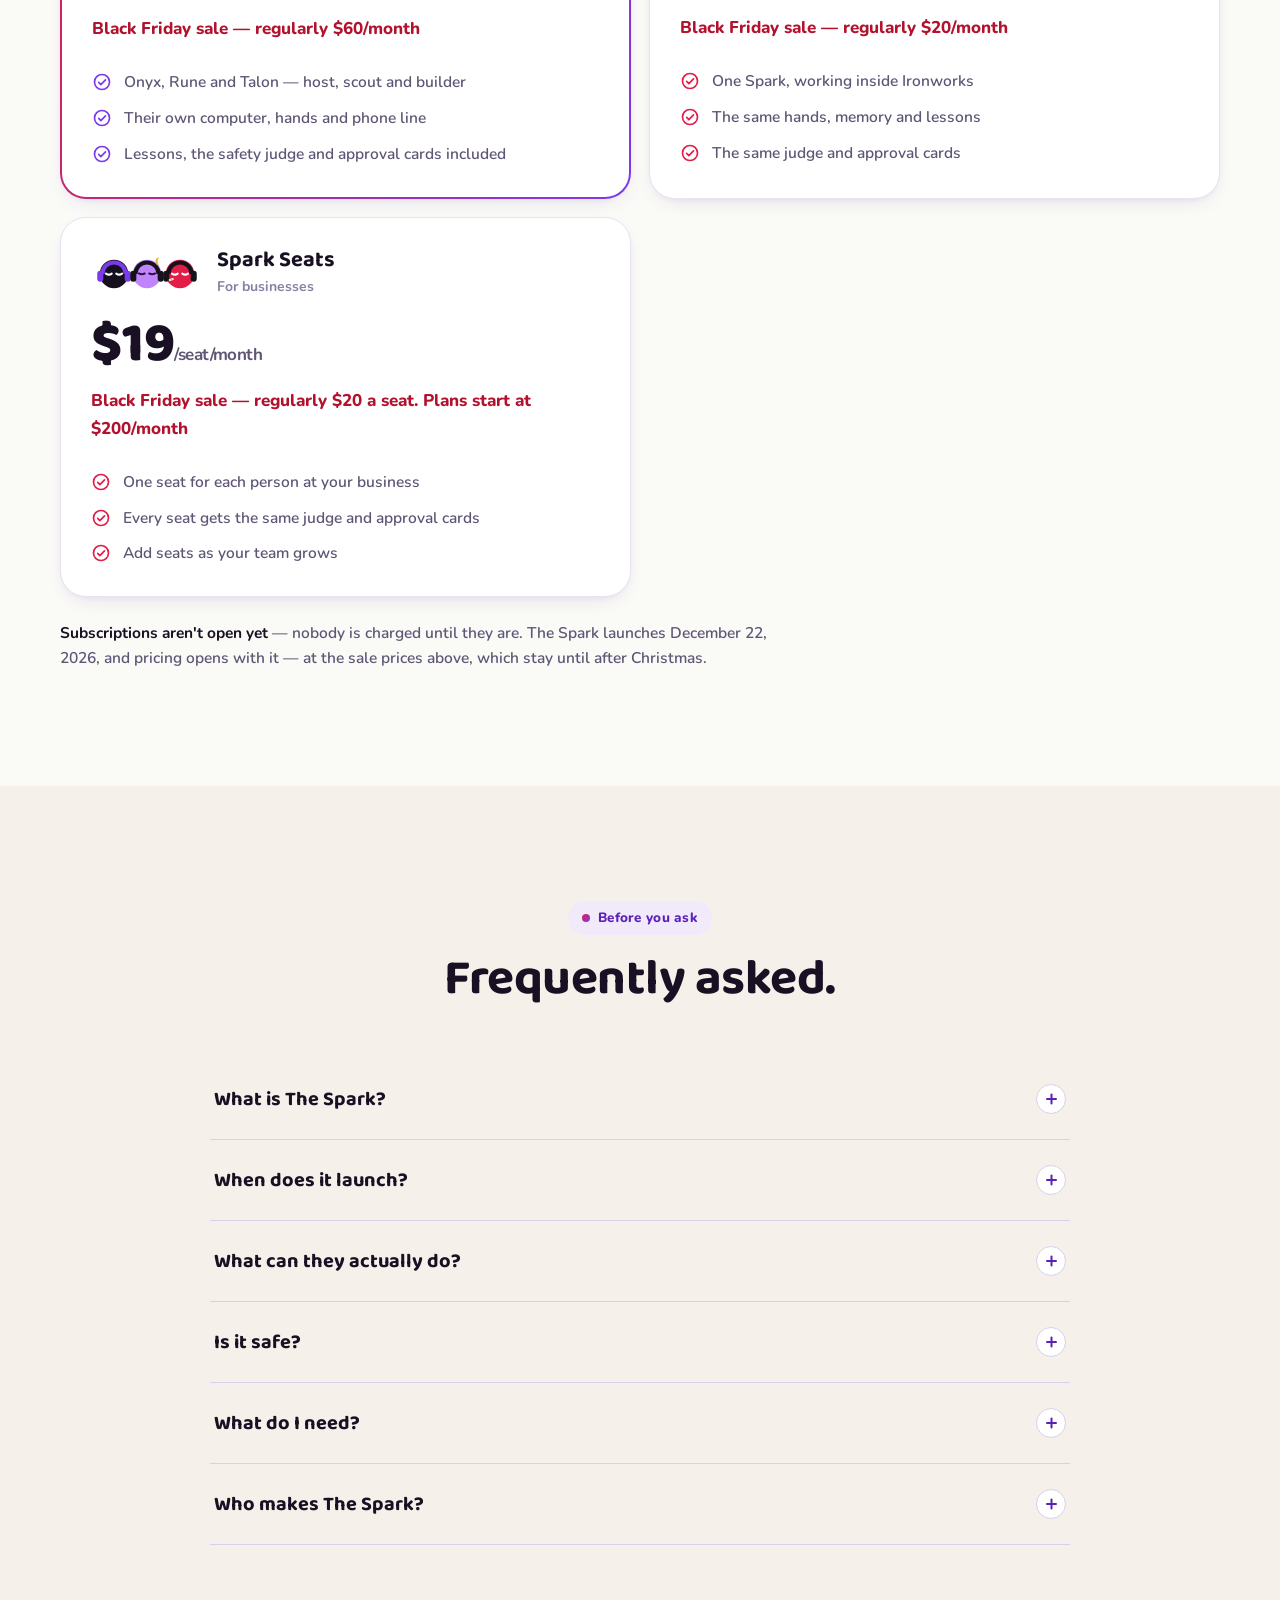
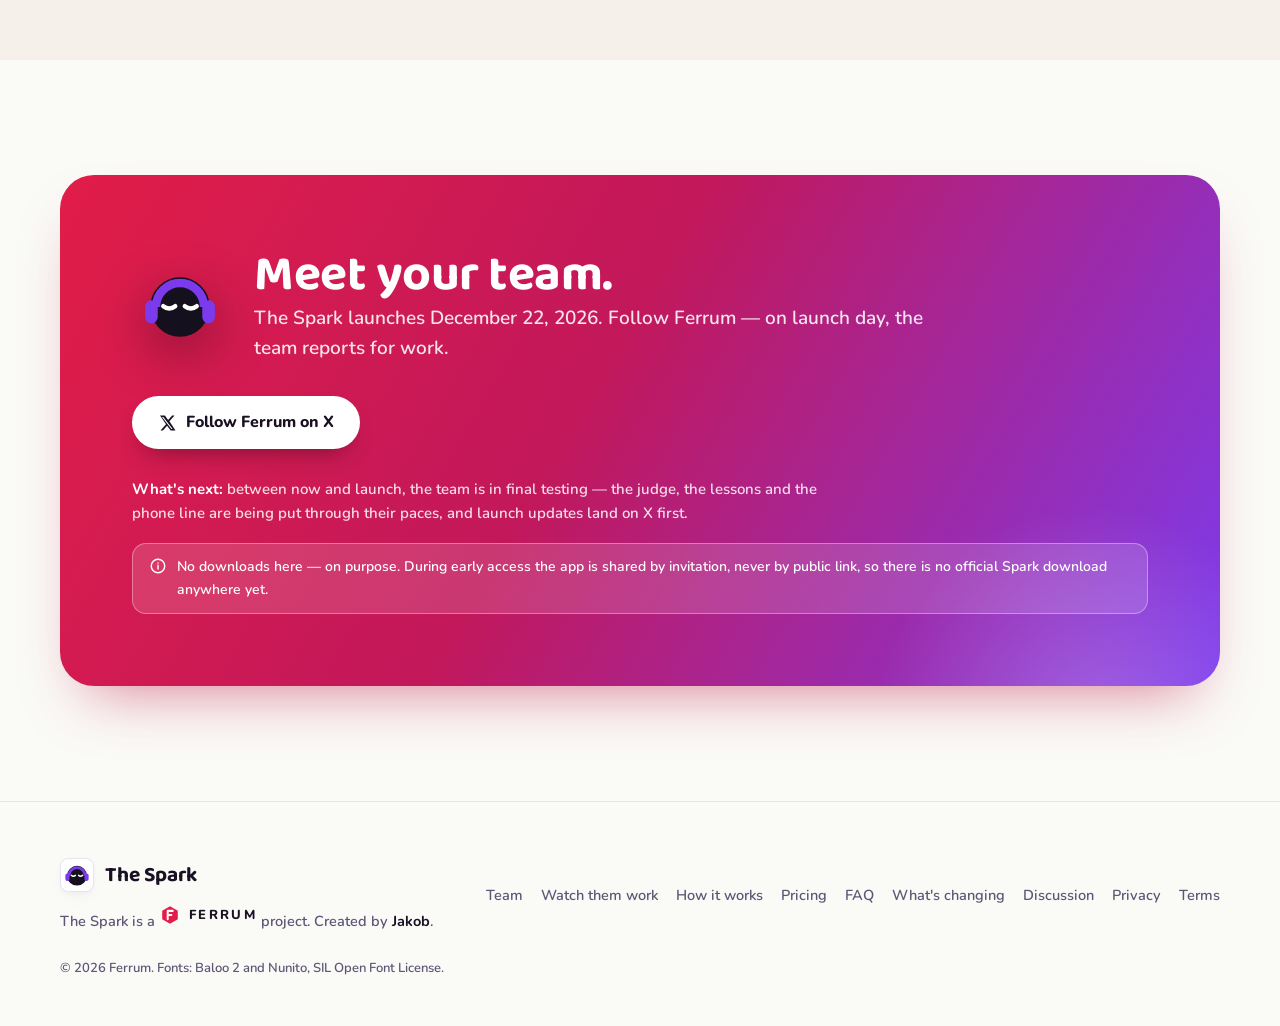
==== commit 4f123751: "Black Friday sale prices on the homepage: team 5 (reg 0), one Spark 5 (reg 0), Spark Seats 9/seat" ====
--- a/docs/index.html
+++ b/docs/index.html
@@ -241,15 +241,16 @@
 <section id="pricing" aria-labelledby="price-h">
   <div class="wrap">
     <div class="sec-head reveal">
-      <span class="kicker">Pricing</span>
+      <span class="kicker">Pricing · Black Friday sale</span>
       <h2 id="price-h">Pick your team size.</h2>
-      <p class="lead">Two ways in. Both come with the same judge, the same approval cards, and the same record.</p>
+      <p class="lead">Ferrum's first Black Friday sale is on — sale prices hold until after Christmas. Every plan comes with the same judge, the same approval cards, and the same record.</p>
     </div>
     <div class="price-grid">
       <div class="plat plat--team reveal" style="--i:0">
         <span class="plat__tag">The full team</span>
         <div class="plat__h"><span class="faces"><img class="face" src="assets/onyx.svg" alt="" width="46" height="46"><img class="face" src="assets/rune.svg" alt="" width="46" height="46"><img class="face" src="assets/talon.svg" alt="" width="46" height="46"></span><div><h3>Three Sparks</h3><small>In The Spark app</small></div></div>
-        <p class="price">$60<small>/month</small></p>
+        <p class="price">$45<small>/month</small></p>
+        <p style="margin:-4px 0 10px;font-weight:800;color:#B3122E">Black Friday sale — regularly $60/month</p>
         <ul>
           <li><svg viewBox="0 0 24 24" fill="none" stroke="currentColor" stroke-width="2" stroke-linecap="round" stroke-linejoin="round" aria-hidden="true" focusable="false"><circle cx="12" cy="12" r="9"/><path d="m8 12.5 2.6 2.6L16.2 9.5"/></svg>Onyx, Rune and Talon — host, scout and builder</li>
           <li><svg viewBox="0 0 24 24" fill="none" stroke="currentColor" stroke-width="2" stroke-linecap="round" stroke-linejoin="round" aria-hidden="true" focusable="false"><circle cx="12" cy="12" r="9"/><path d="m8 12.5 2.6 2.6L16.2 9.5"/></svg>Their own computer, hands and phone line</li>
@@ -258,15 +259,26 @@
       </div>
       <div class="plat reveal" style="--i:1">
         <div class="plat__h"><span class="faces"><img class="face" src="assets/onyx.svg" alt="" width="46" height="46"></span><div><h3>One Spark</h3><small>Inside the Ironworks app</small></div></div>
-        <p class="price">$20<small>/month</small></p>
+        <p class="price">$15<small>/month</small></p>
+        <p style="margin:-4px 0 10px;font-weight:800;color:#B3122E">Black Friday sale — regularly $20/month</p>
         <ul>
           <li><svg viewBox="0 0 24 24" fill="none" stroke="currentColor" stroke-width="2" stroke-linecap="round" stroke-linejoin="round" aria-hidden="true" focusable="false"><circle cx="12" cy="12" r="9"/><path d="m8 12.5 2.6 2.6L16.2 9.5"/></svg>One Spark, working inside Ironworks</li>
           <li><svg viewBox="0 0 24 24" fill="none" stroke="currentColor" stroke-width="2" stroke-linecap="round" stroke-linejoin="round" aria-hidden="true" focusable="false"><circle cx="12" cy="12" r="9"/><path d="m8 12.5 2.6 2.6L16.2 9.5"/></svg>The same hands, memory and lessons</li>
           <li><svg viewBox="0 0 24 24" fill="none" stroke="currentColor" stroke-width="2" stroke-linecap="round" stroke-linejoin="round" aria-hidden="true" focusable="false"><circle cx="12" cy="12" r="9"/><path d="m8 12.5 2.6 2.6L16.2 9.5"/></svg>The same judge and approval cards</li>
         </ul>
       </div>
-    </div>
-    <p class="price-note reveal"><b>Subscriptions aren't open yet</b> — nobody is charged until they are. The Spark launches December 22, 2026, and pricing opens with it.</p>
+      <div class="plat reveal" style="--i:2">
+        <div class="plat__h"><span class="faces"><img class="face" src="assets/onyx.svg" alt="" width="46" height="46"><img class="face" src="assets/rune.svg" alt="" width="46" height="46"><img class="face" src="assets/talon.svg" alt="" width="46" height="46"></span><div><h3>Spark Seats</h3><small>For businesses</small></div></div>
+        <p class="price">$19<small>/seat/month</small></p>
+        <p style="margin:-4px 0 10px;font-weight:800;color:#B3122E">Black Friday sale — regularly $20 a seat. Plans start at $200/month</p>
+        <ul>
+          <li><svg viewBox="0 0 24 24" fill="none" stroke="currentColor" stroke-width="2" stroke-linecap="round" stroke-linejoin="round" aria-hidden="true" focusable="false"><circle cx="12" cy="12" r="9"/><path d="m8 12.5 2.6 2.6L16.2 9.5"/></svg>One seat for each person at your business</li>
+          <li><svg viewBox="0 0 24 24" fill="none" stroke="currentColor" stroke-width="2" stroke-linecap="round" stroke-linejoin="round" aria-hidden="true" focusable="false"><circle cx="12" cy="12" r="9"/><path d="m8 12.5 2.6 2.6L16.2 9.5"/></svg>Every seat gets the same judge and approval cards</li>
+          <li><svg viewBox="0 0 24 24" fill="none" stroke="currentColor" stroke-width="2" stroke-linecap="round" stroke-linejoin="round" aria-hidden="true" focusable="false"><circle cx="12" cy="12" r="9"/><path d="m8 12.5 2.6 2.6L16.2 9.5"/></svg>Add seats as your team grows</li>
+        </ul>
+      </div>
+    </div>
+    <p class="price-note reveal"><b>Subscriptions aren't open yet</b> — nobody is charged until they are. The Spark launches December 22, 2026, and pricing opens with it — at the sale prices above, which stay until after Christmas.</p>
   </div>
 </section>
 
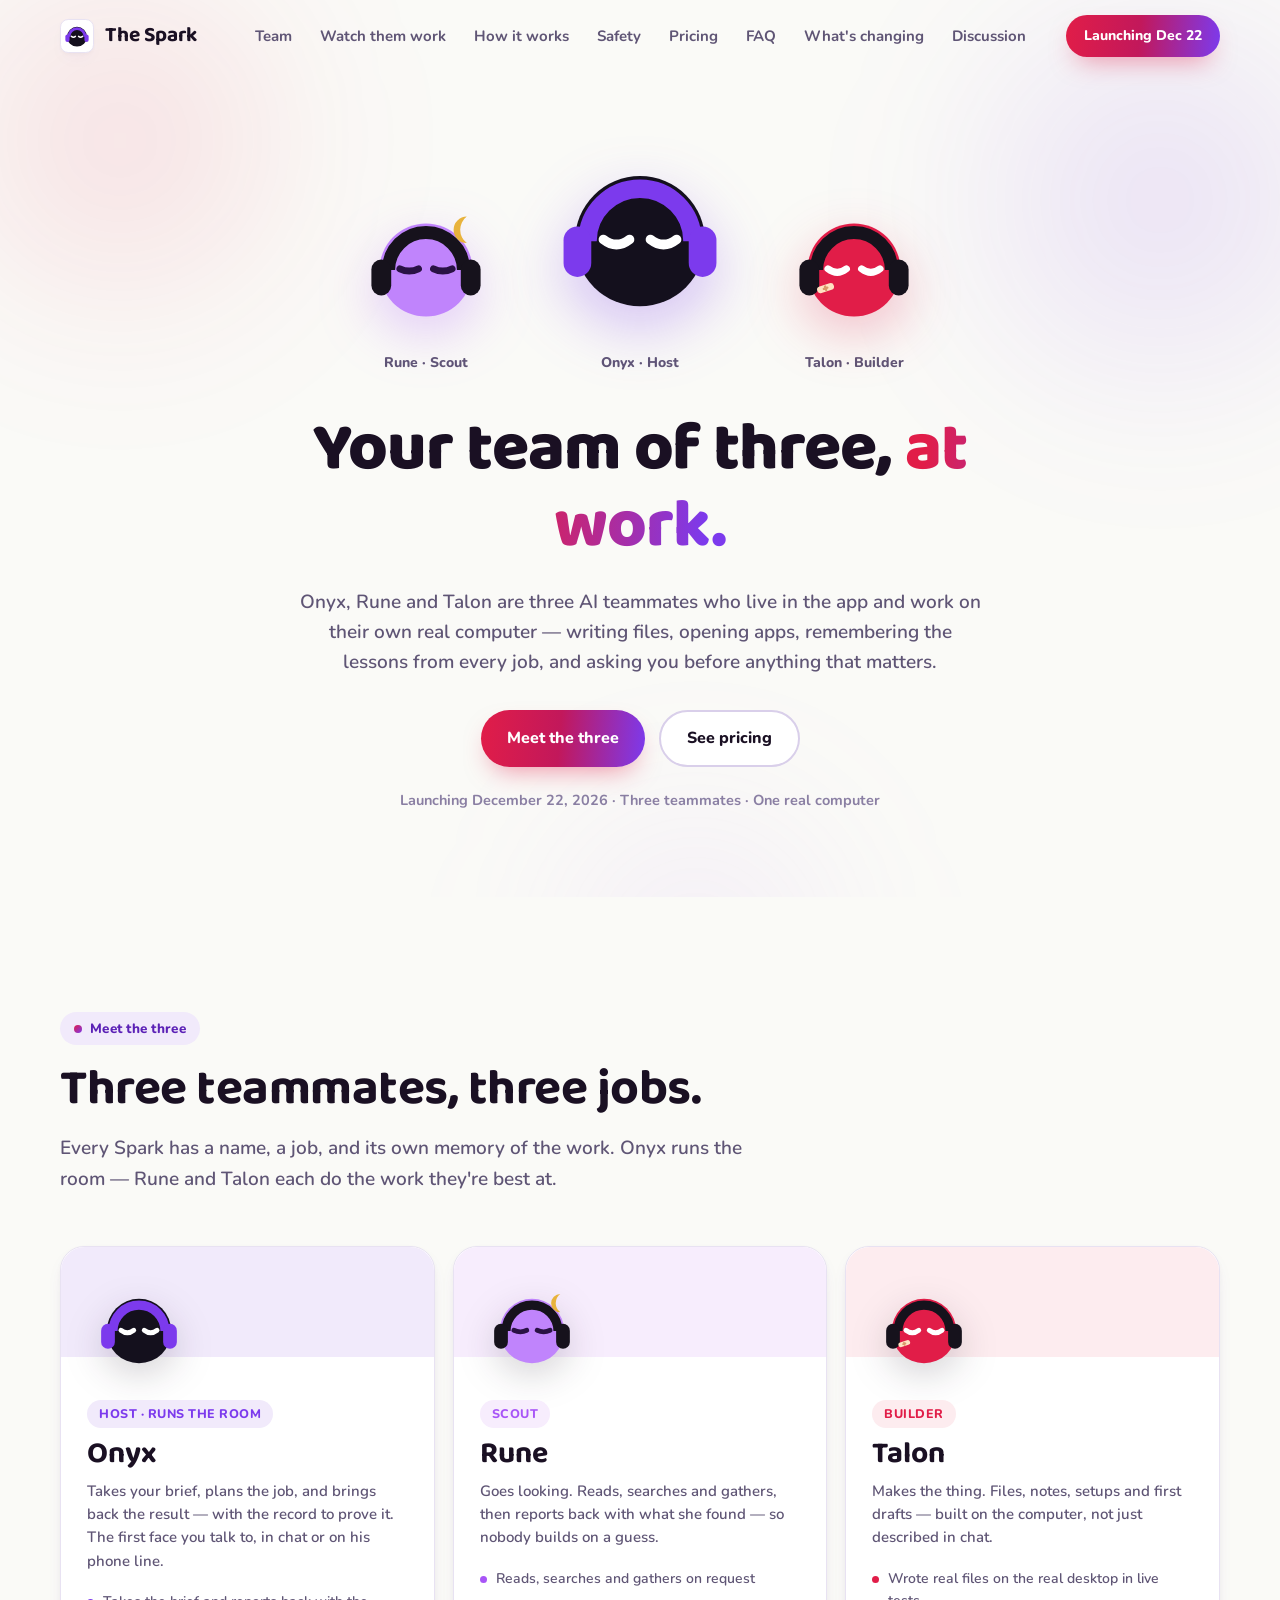
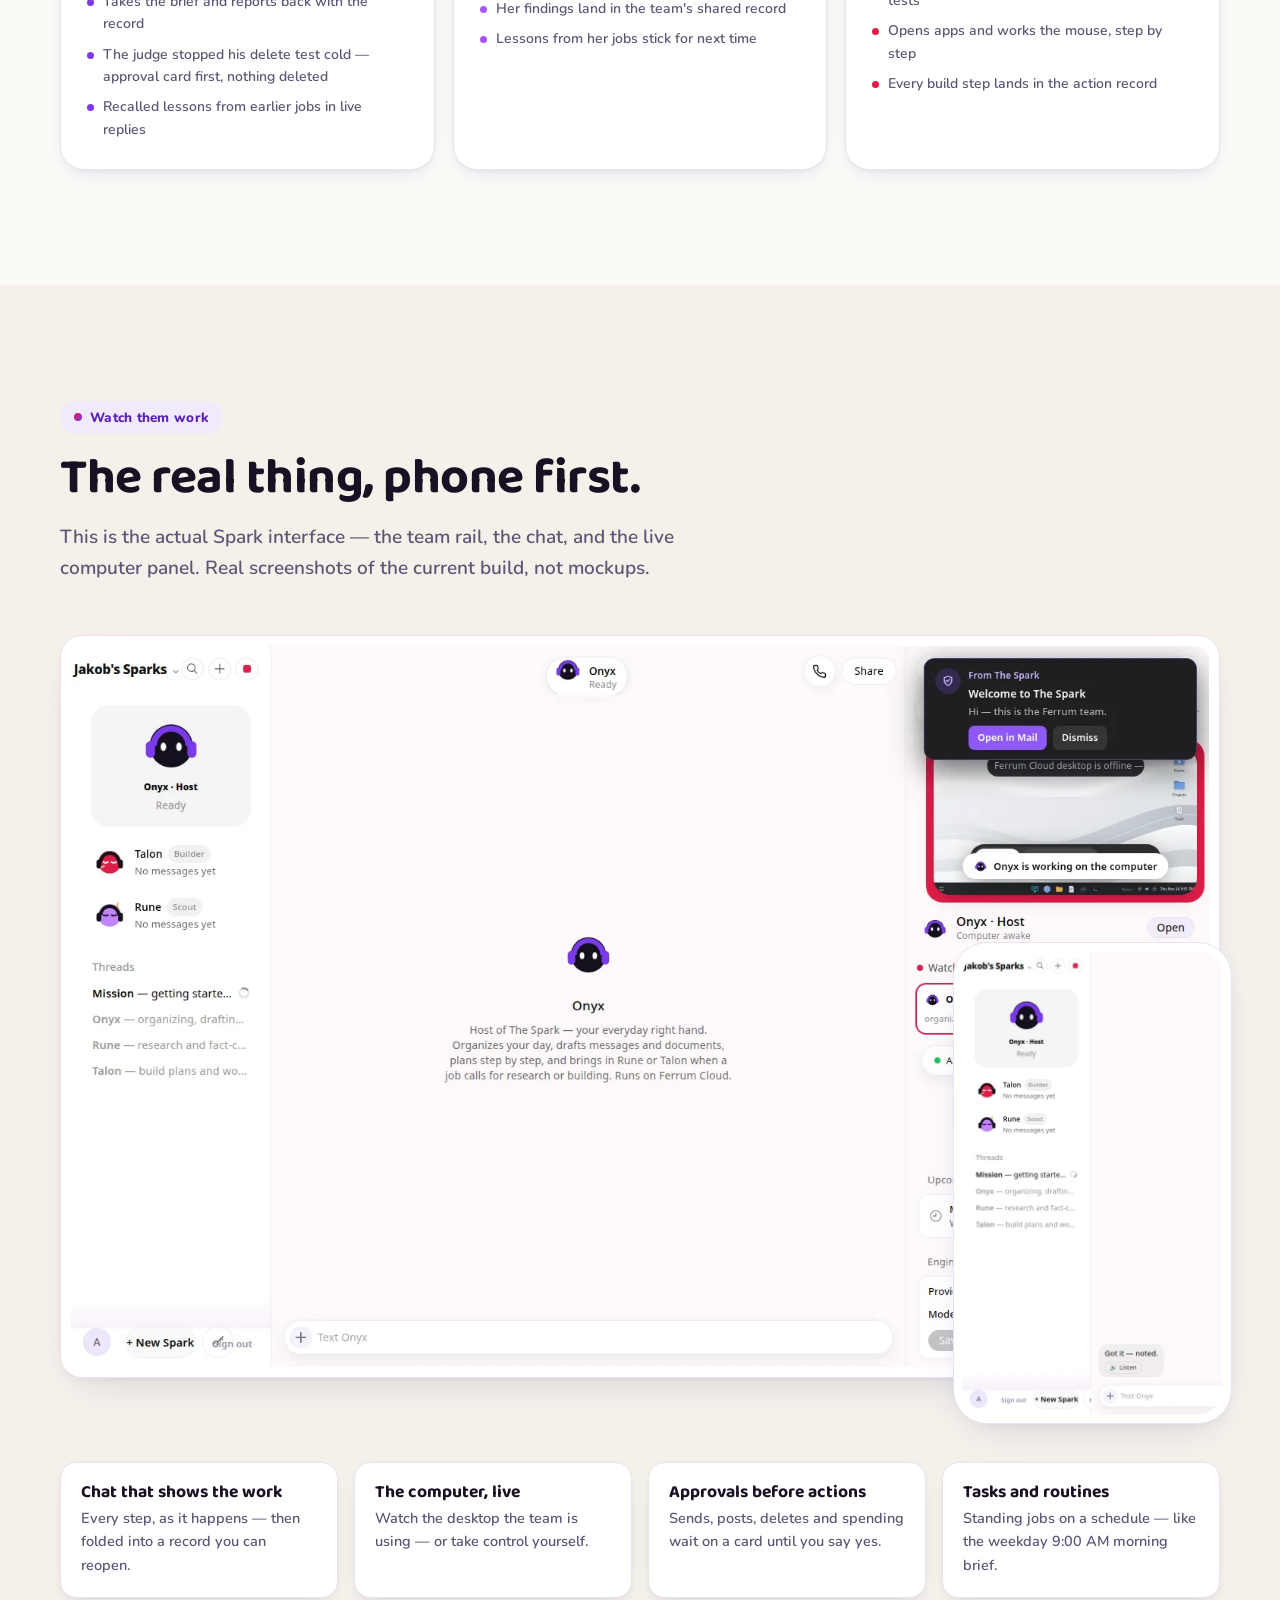
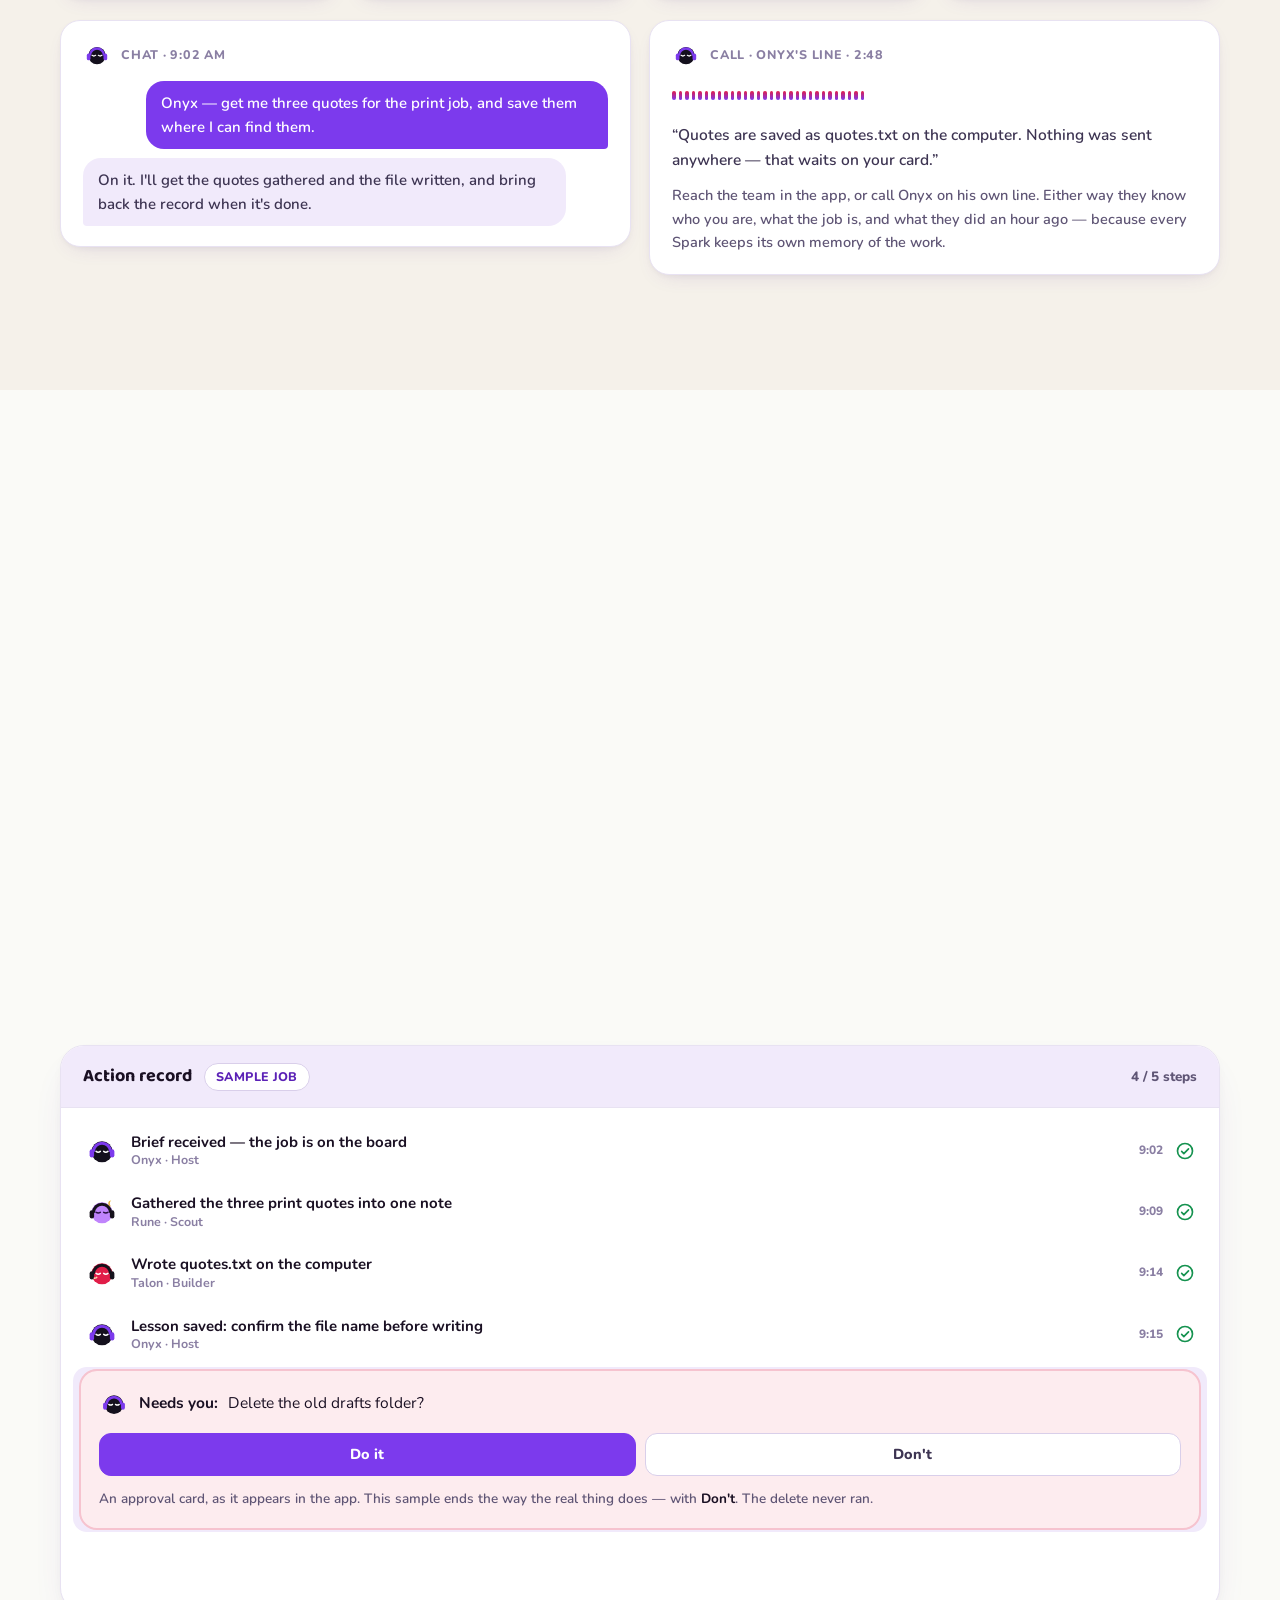
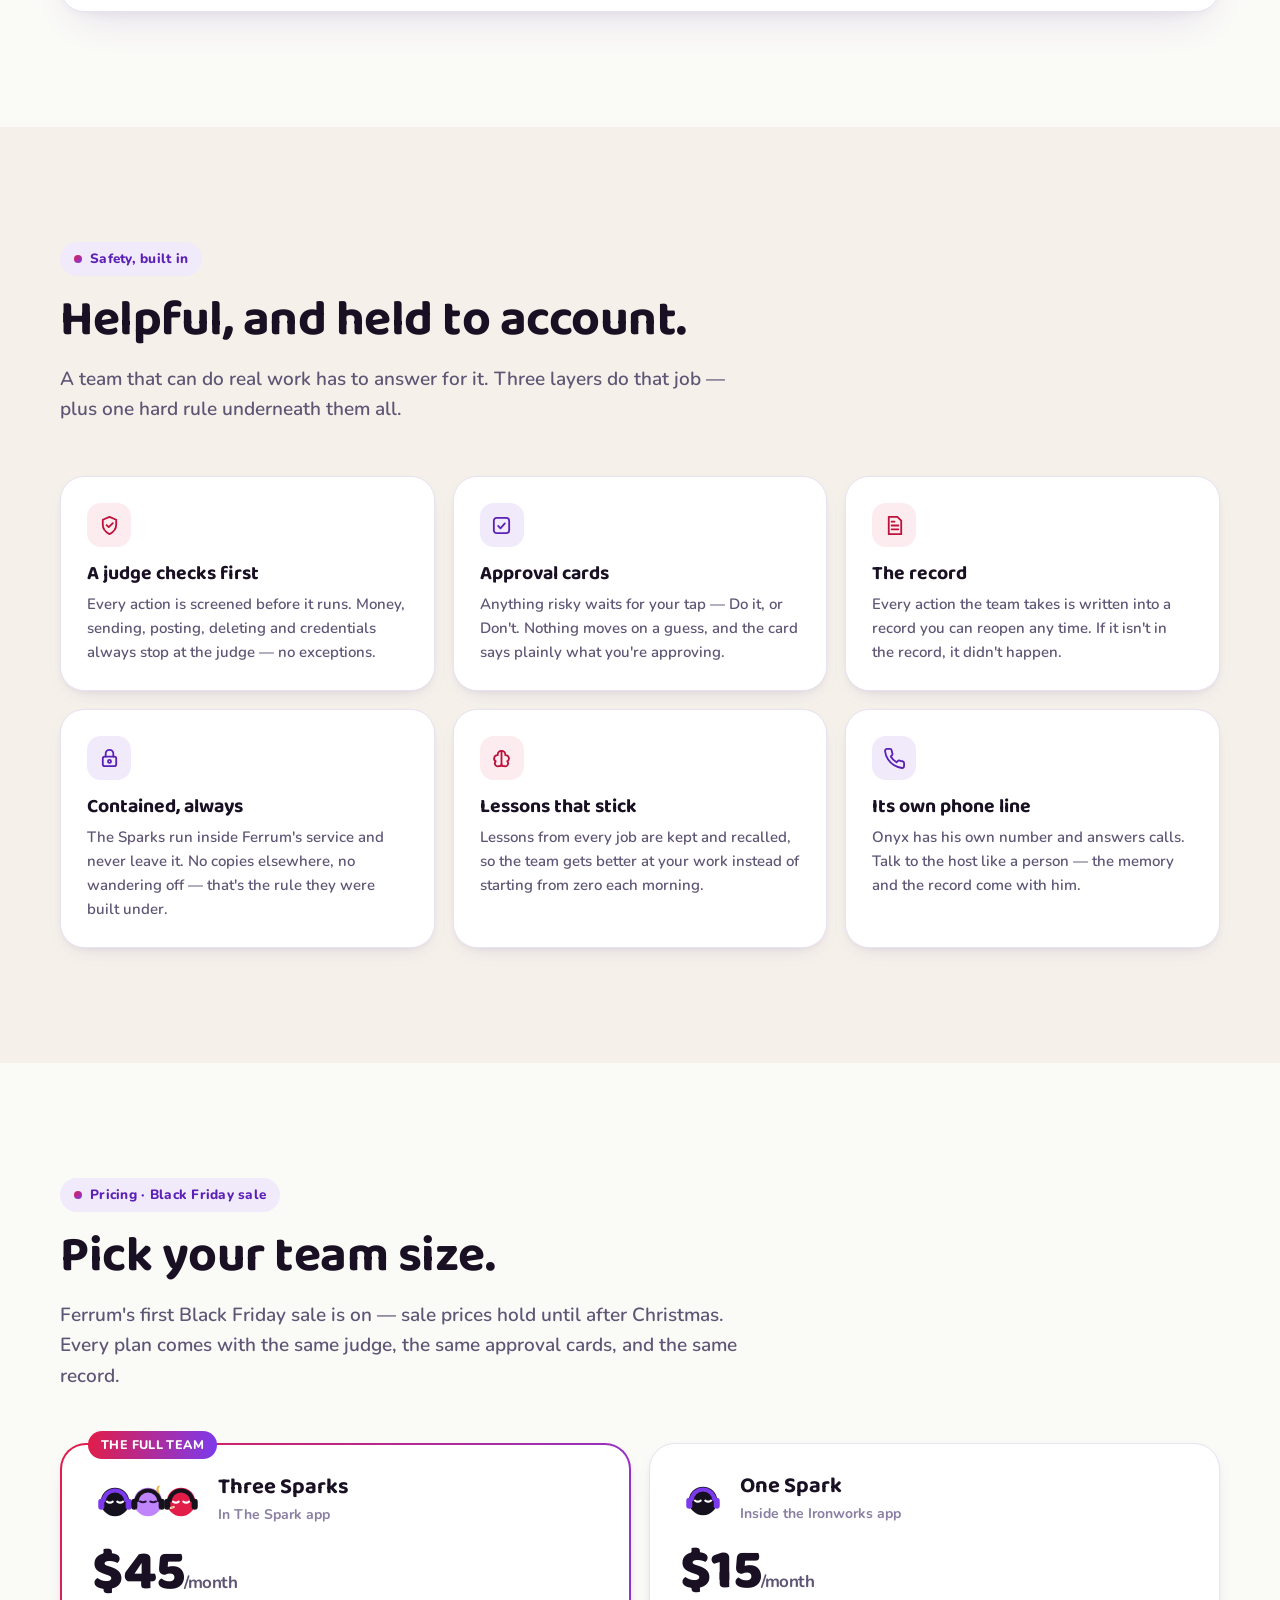
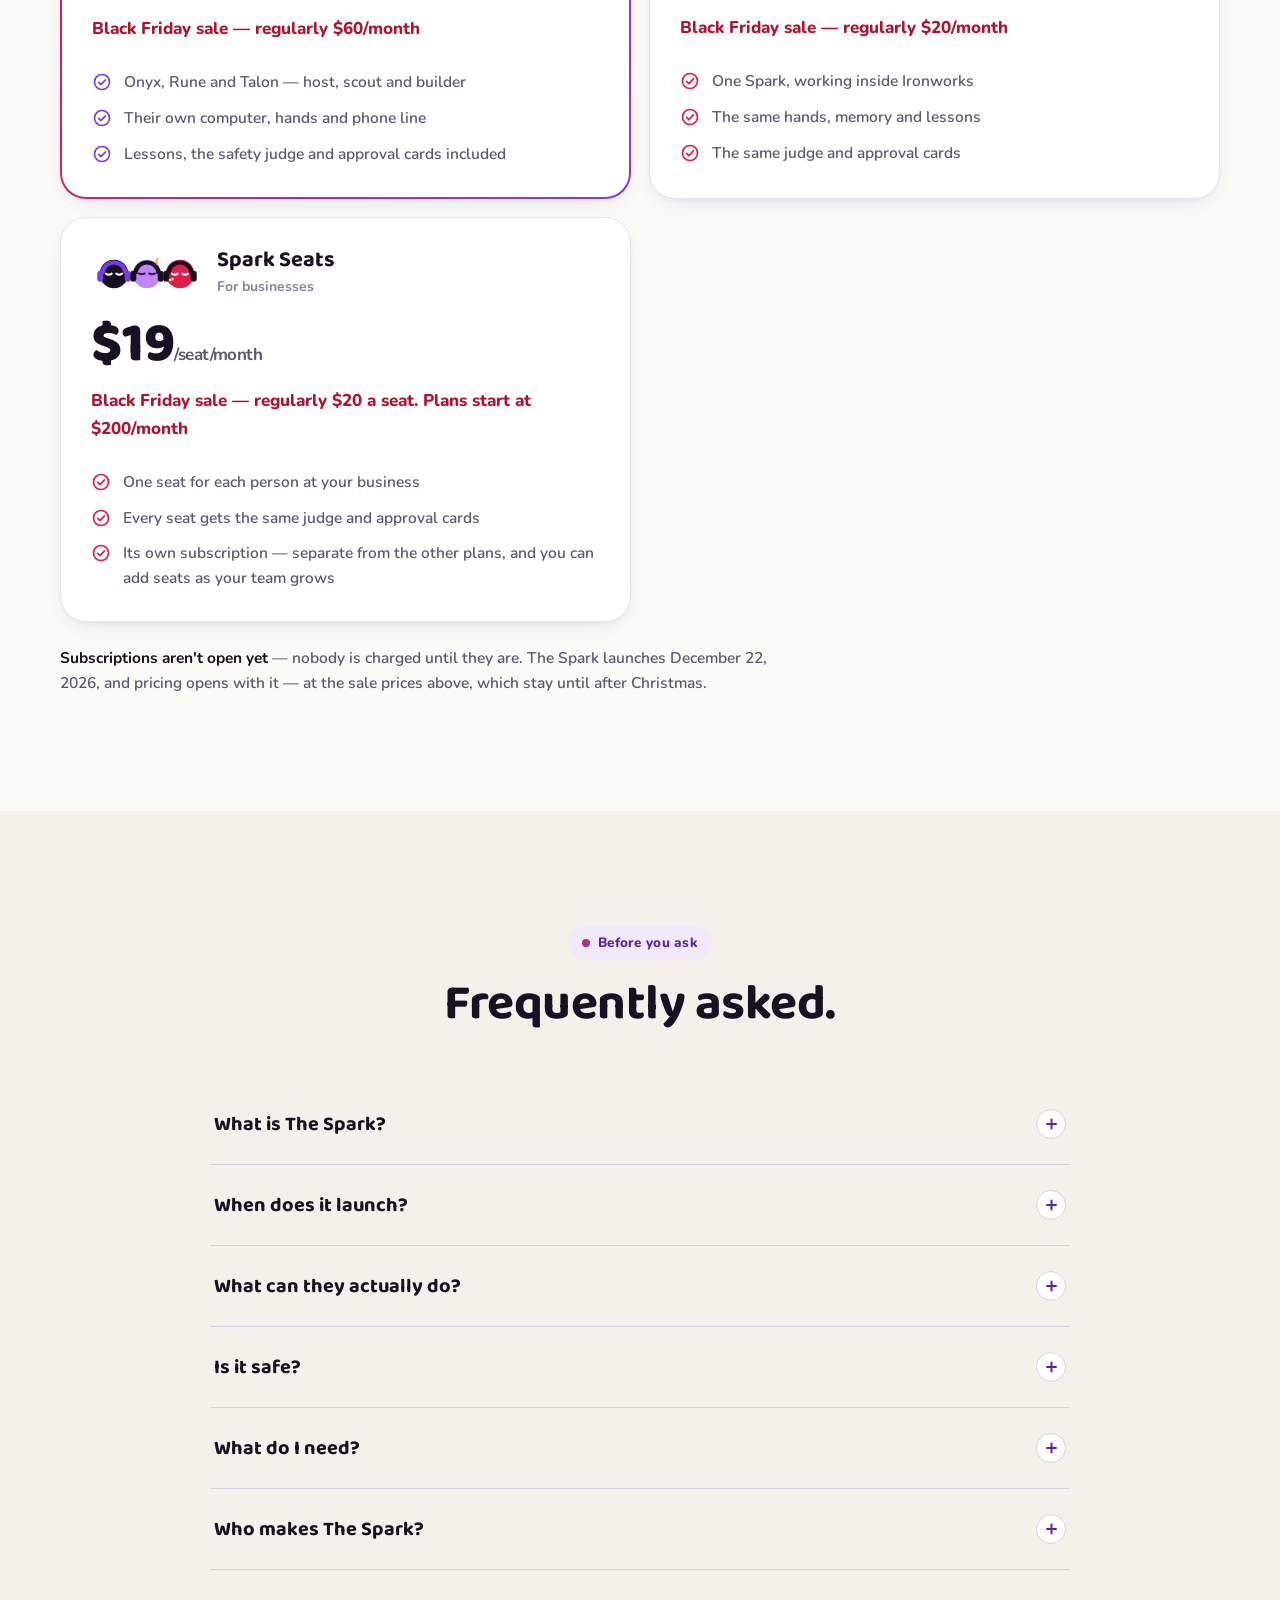
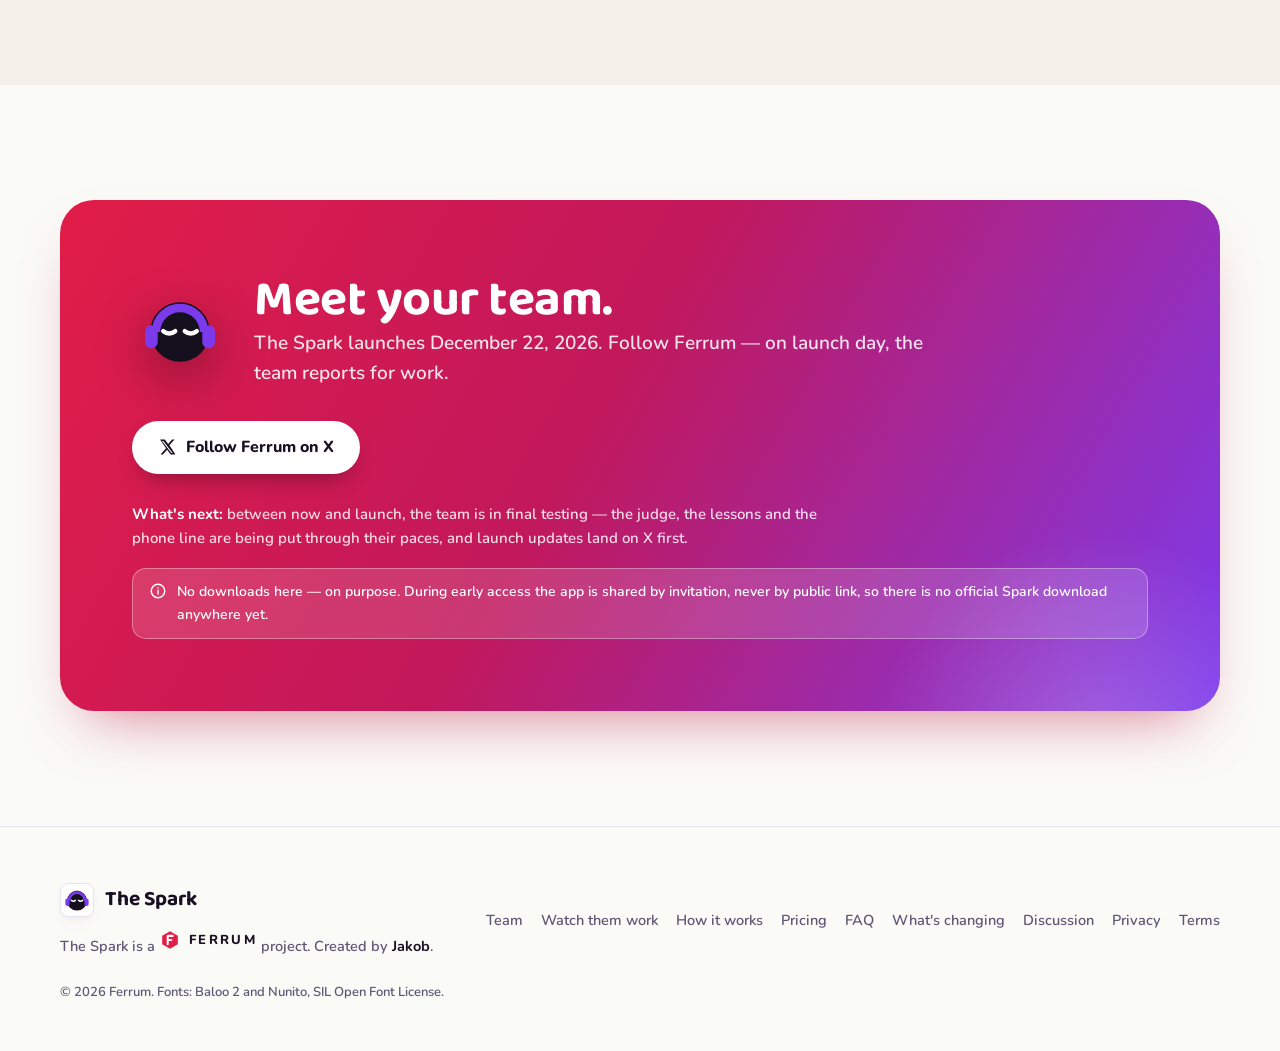
==== commit 0866ba4c: "Spark Seats: its own subscription, separate from the other plans" ====
--- a/docs/index.html
+++ b/docs/index.html
@@ -274,7 +274,7 @@
         <ul>
           <li><svg viewBox="0 0 24 24" fill="none" stroke="currentColor" stroke-width="2" stroke-linecap="round" stroke-linejoin="round" aria-hidden="true" focusable="false"><circle cx="12" cy="12" r="9"/><path d="m8 12.5 2.6 2.6L16.2 9.5"/></svg>One seat for each person at your business</li>
           <li><svg viewBox="0 0 24 24" fill="none" stroke="currentColor" stroke-width="2" stroke-linecap="round" stroke-linejoin="round" aria-hidden="true" focusable="false"><circle cx="12" cy="12" r="9"/><path d="m8 12.5 2.6 2.6L16.2 9.5"/></svg>Every seat gets the same judge and approval cards</li>
-          <li><svg viewBox="0 0 24 24" fill="none" stroke="currentColor" stroke-width="2" stroke-linecap="round" stroke-linejoin="round" aria-hidden="true" focusable="false"><circle cx="12" cy="12" r="9"/><path d="m8 12.5 2.6 2.6L16.2 9.5"/></svg>Add seats as your team grows</li>
+          <li><svg viewBox="0 0 24 24" fill="none" stroke="currentColor" stroke-width="2" stroke-linecap="round" stroke-linejoin="round" aria-hidden="true" focusable="false"><circle cx="12" cy="12" r="9"/><path d="m8 12.5 2.6 2.6L16.2 9.5"/></svg>Its own subscription — separate from the other plans, and you can add seats as your team grows</li>
         </ul>
       </div>
     </div>
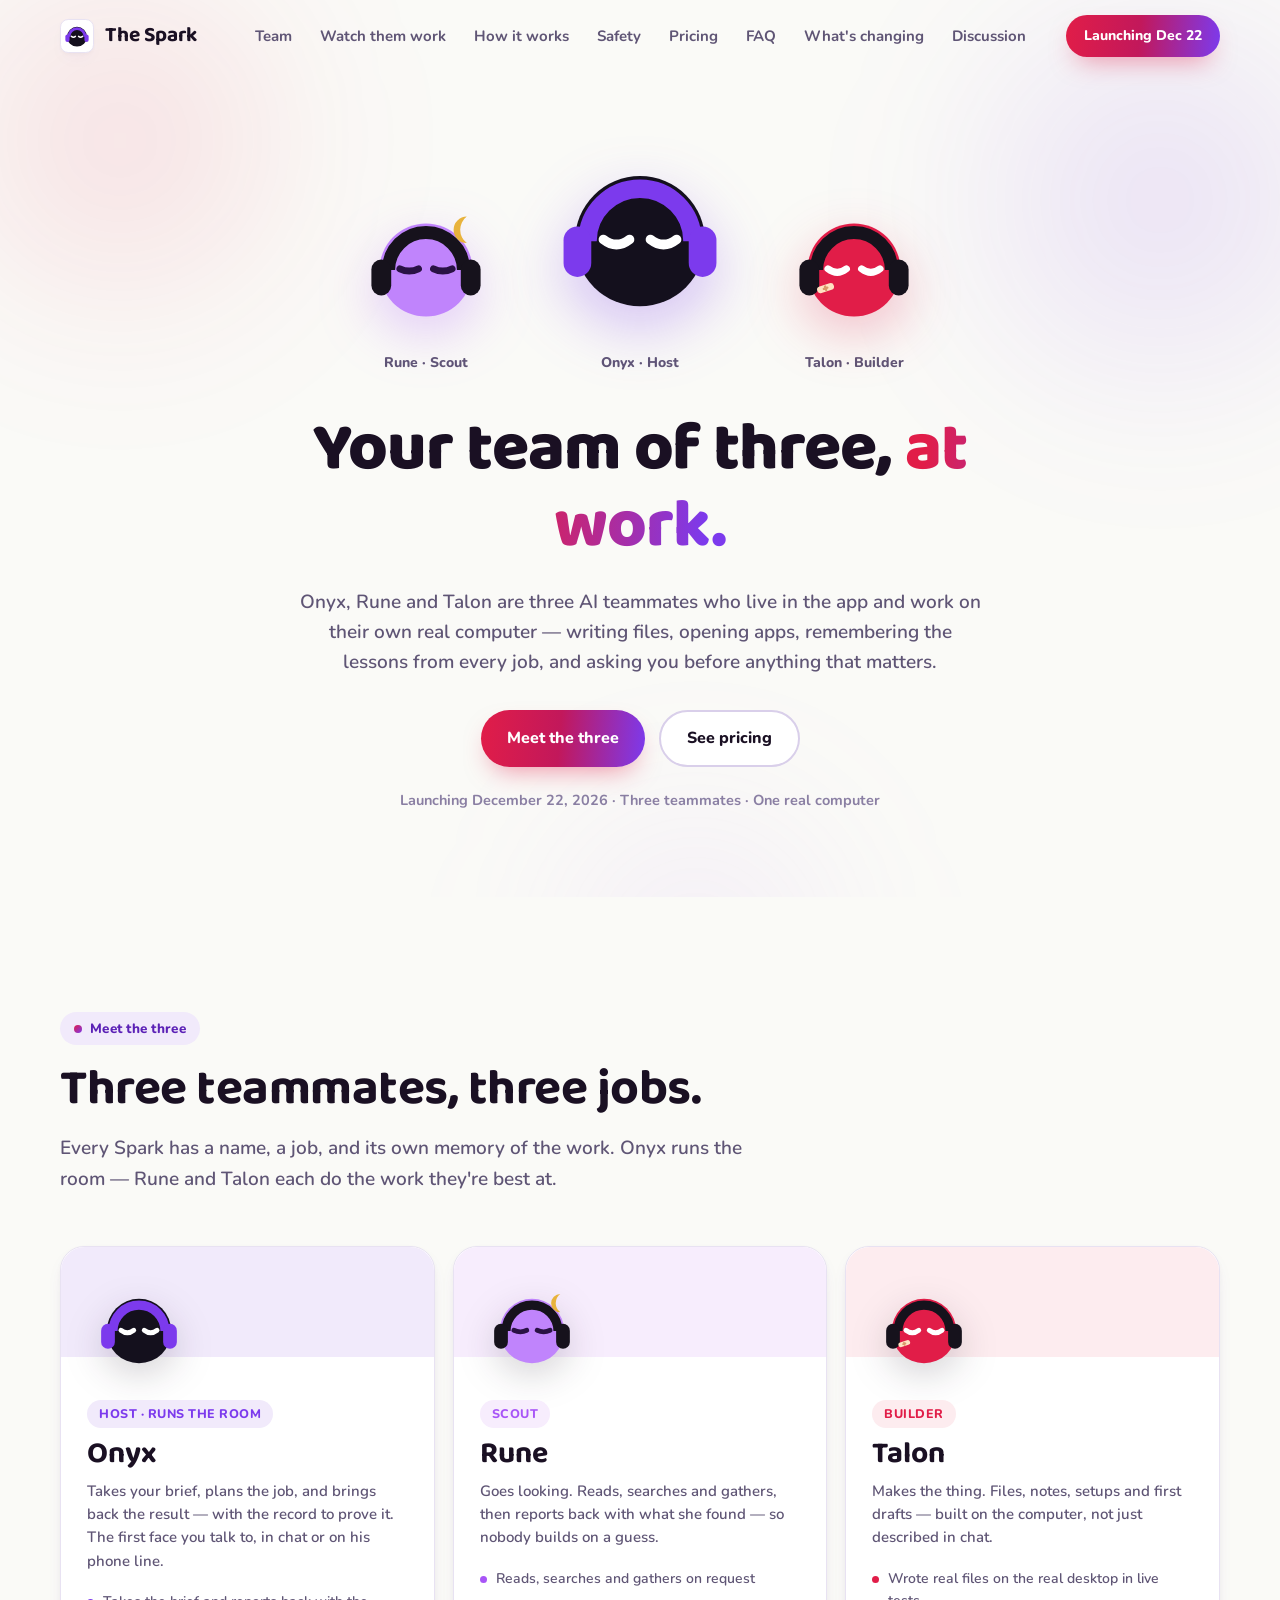
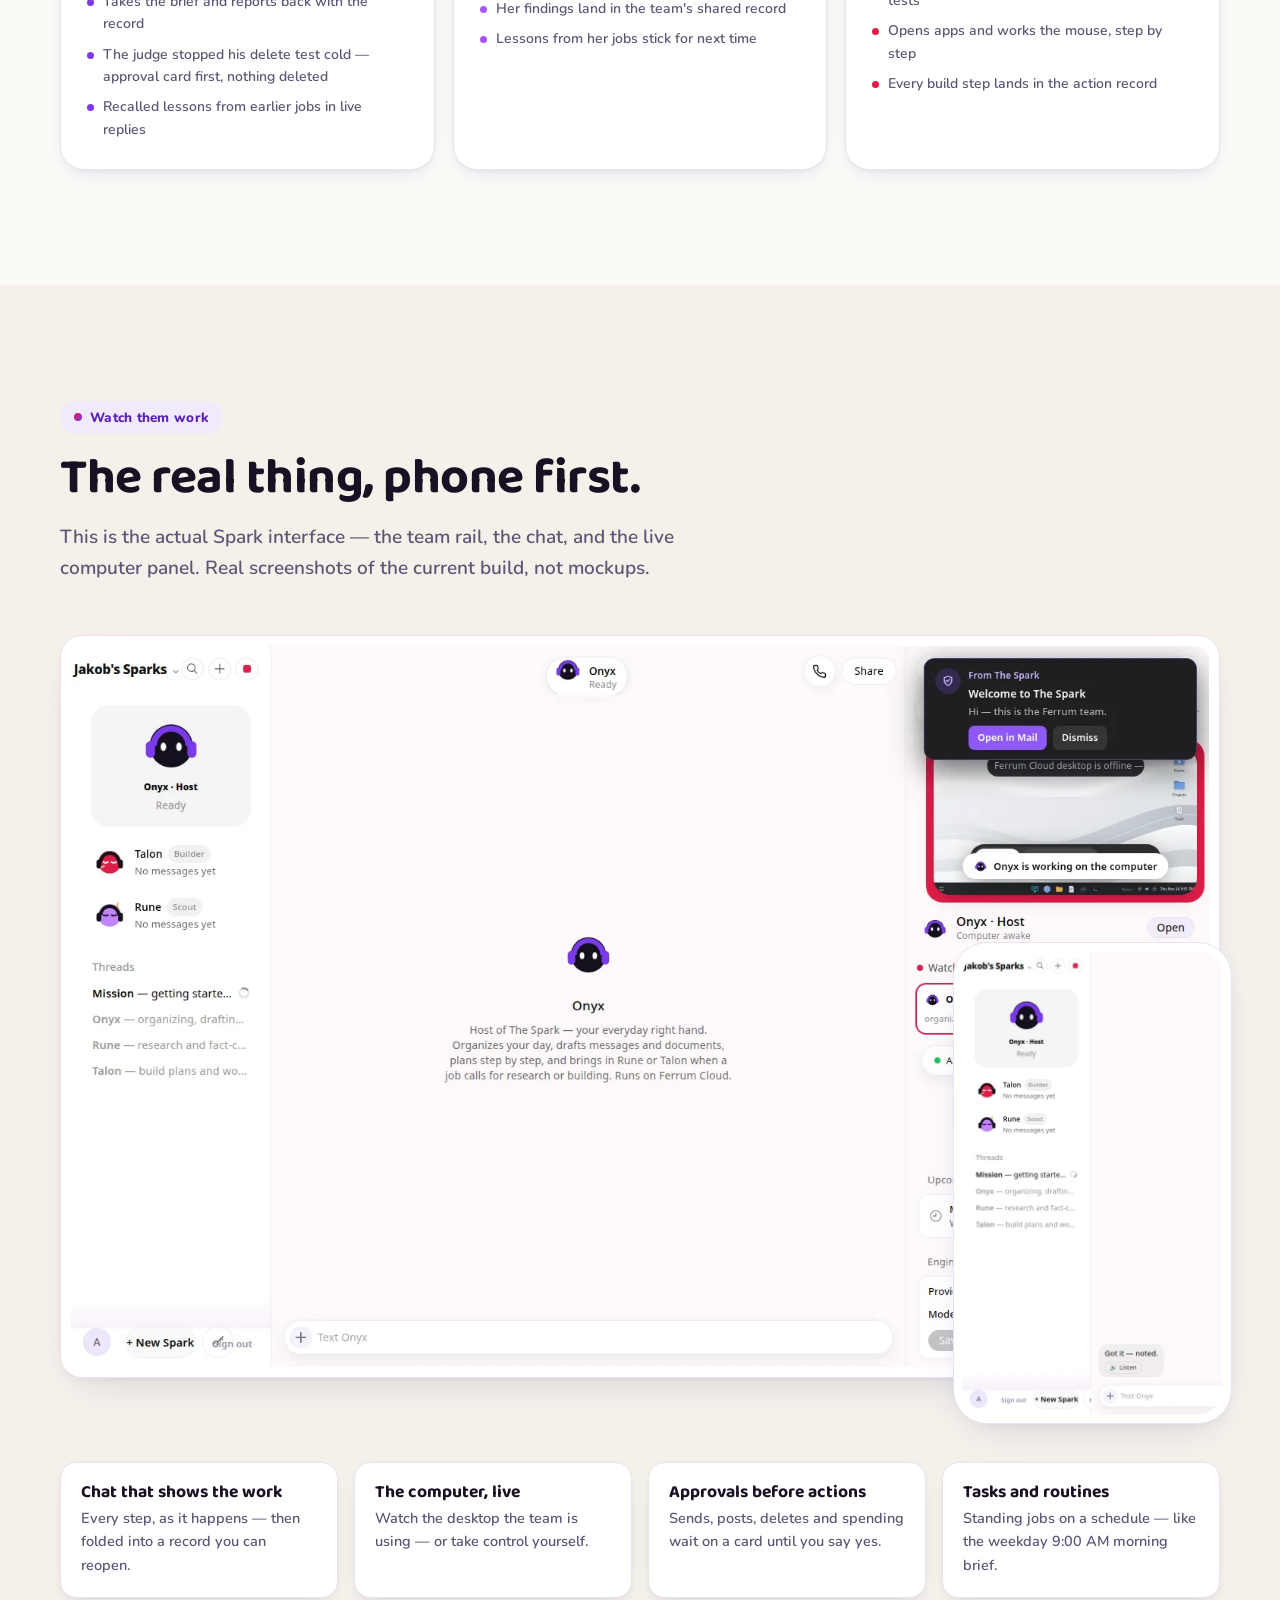
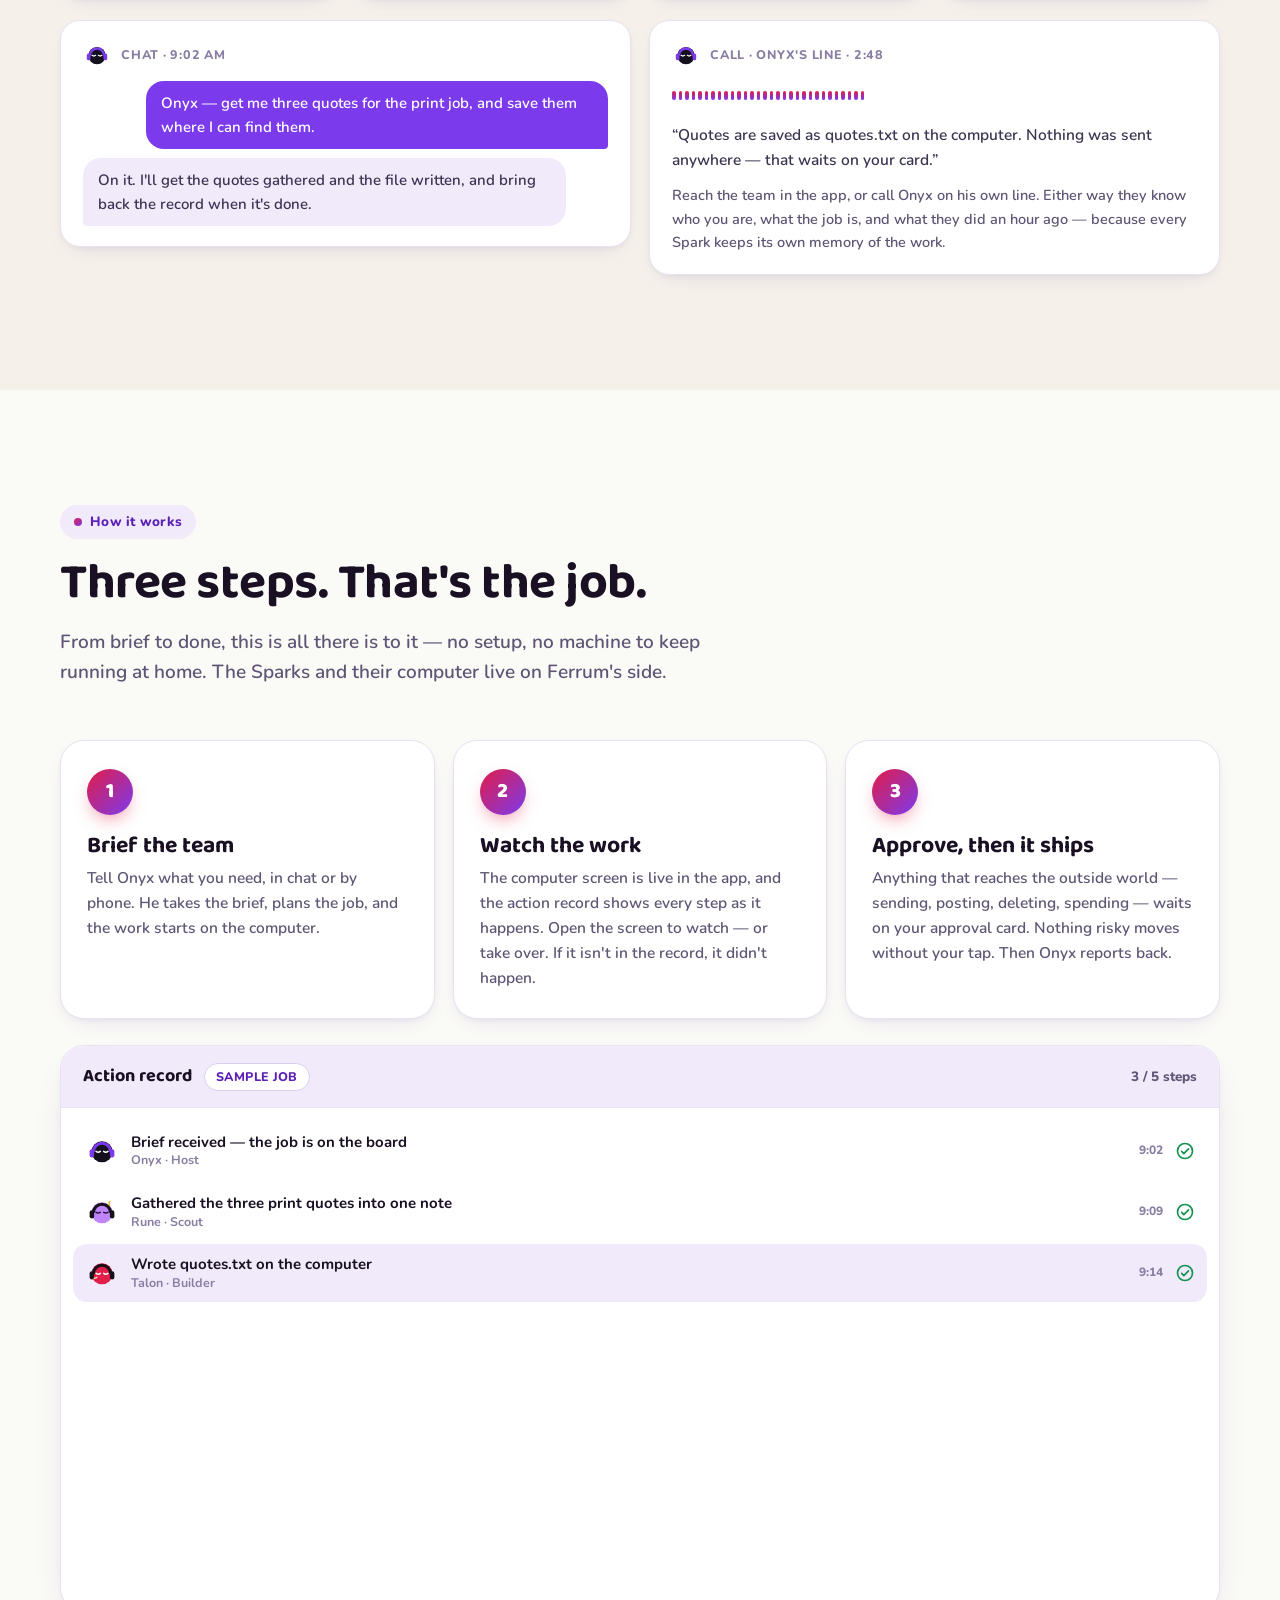
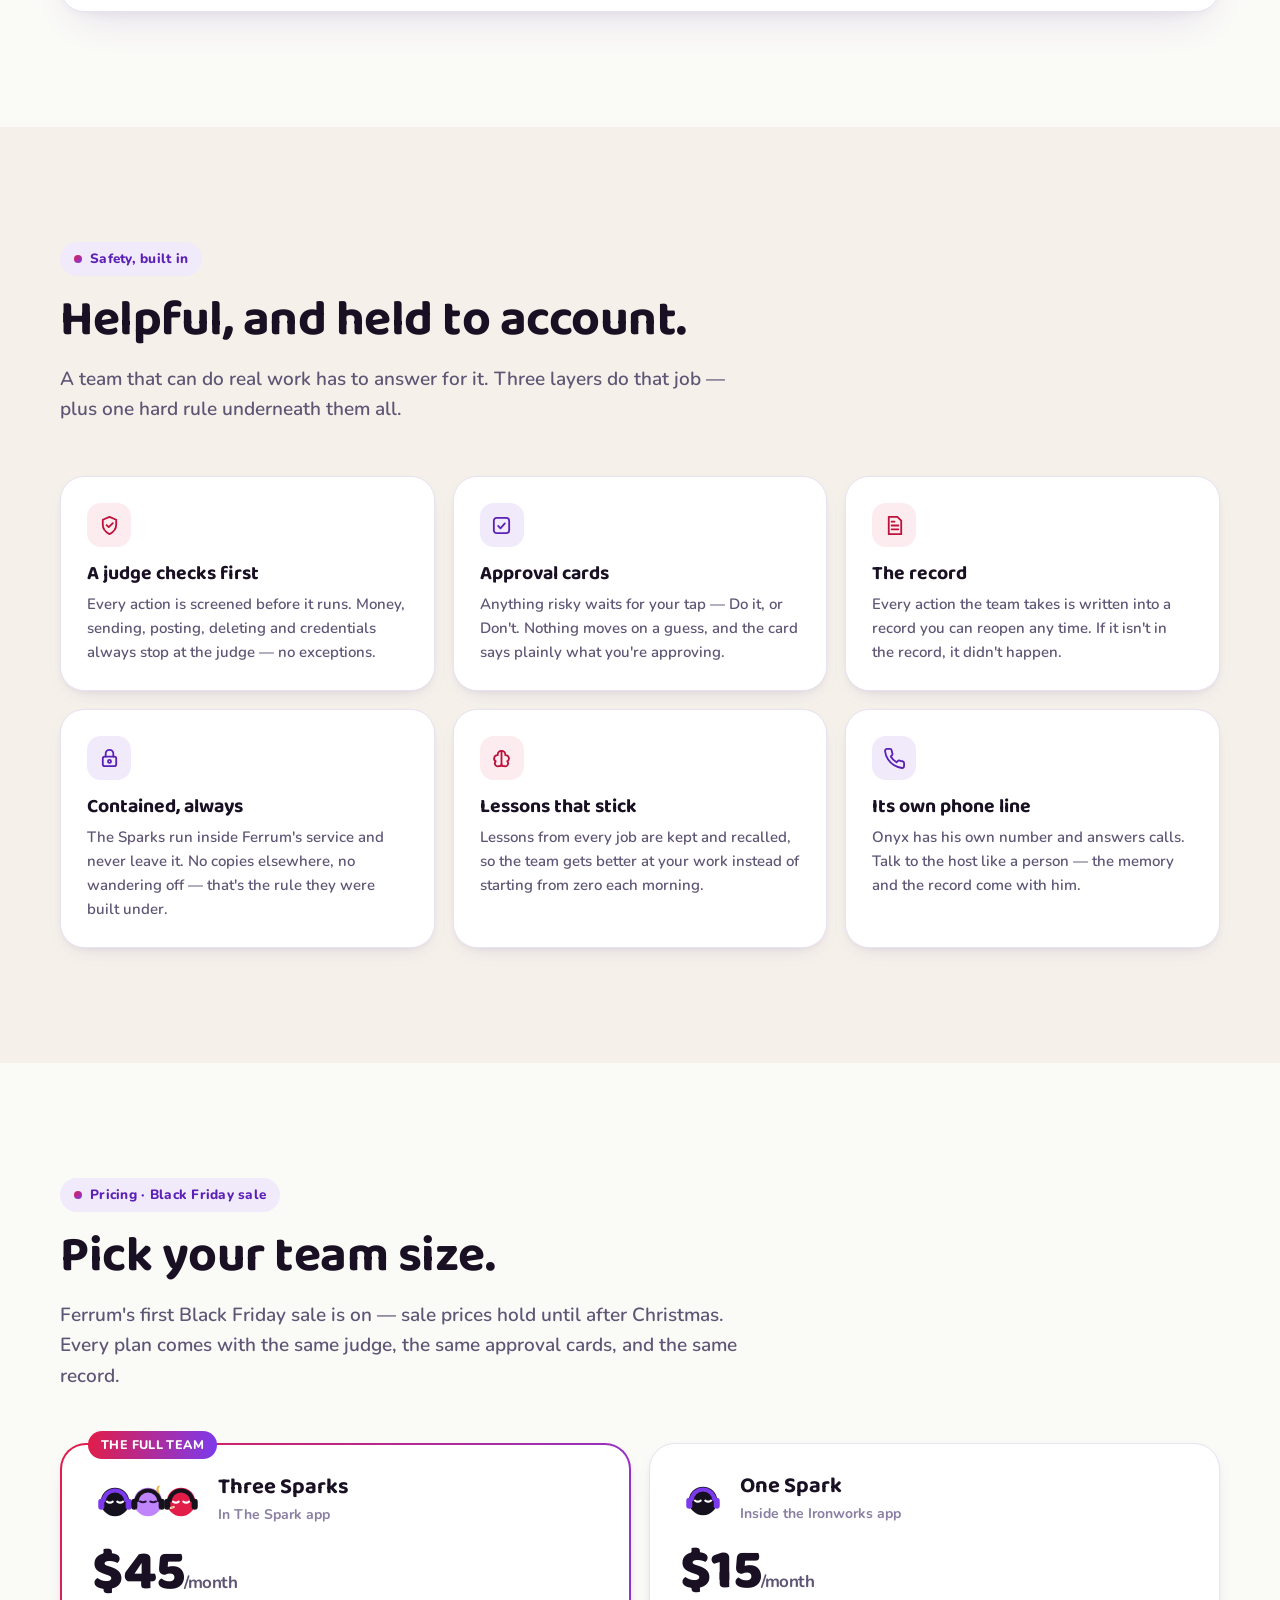
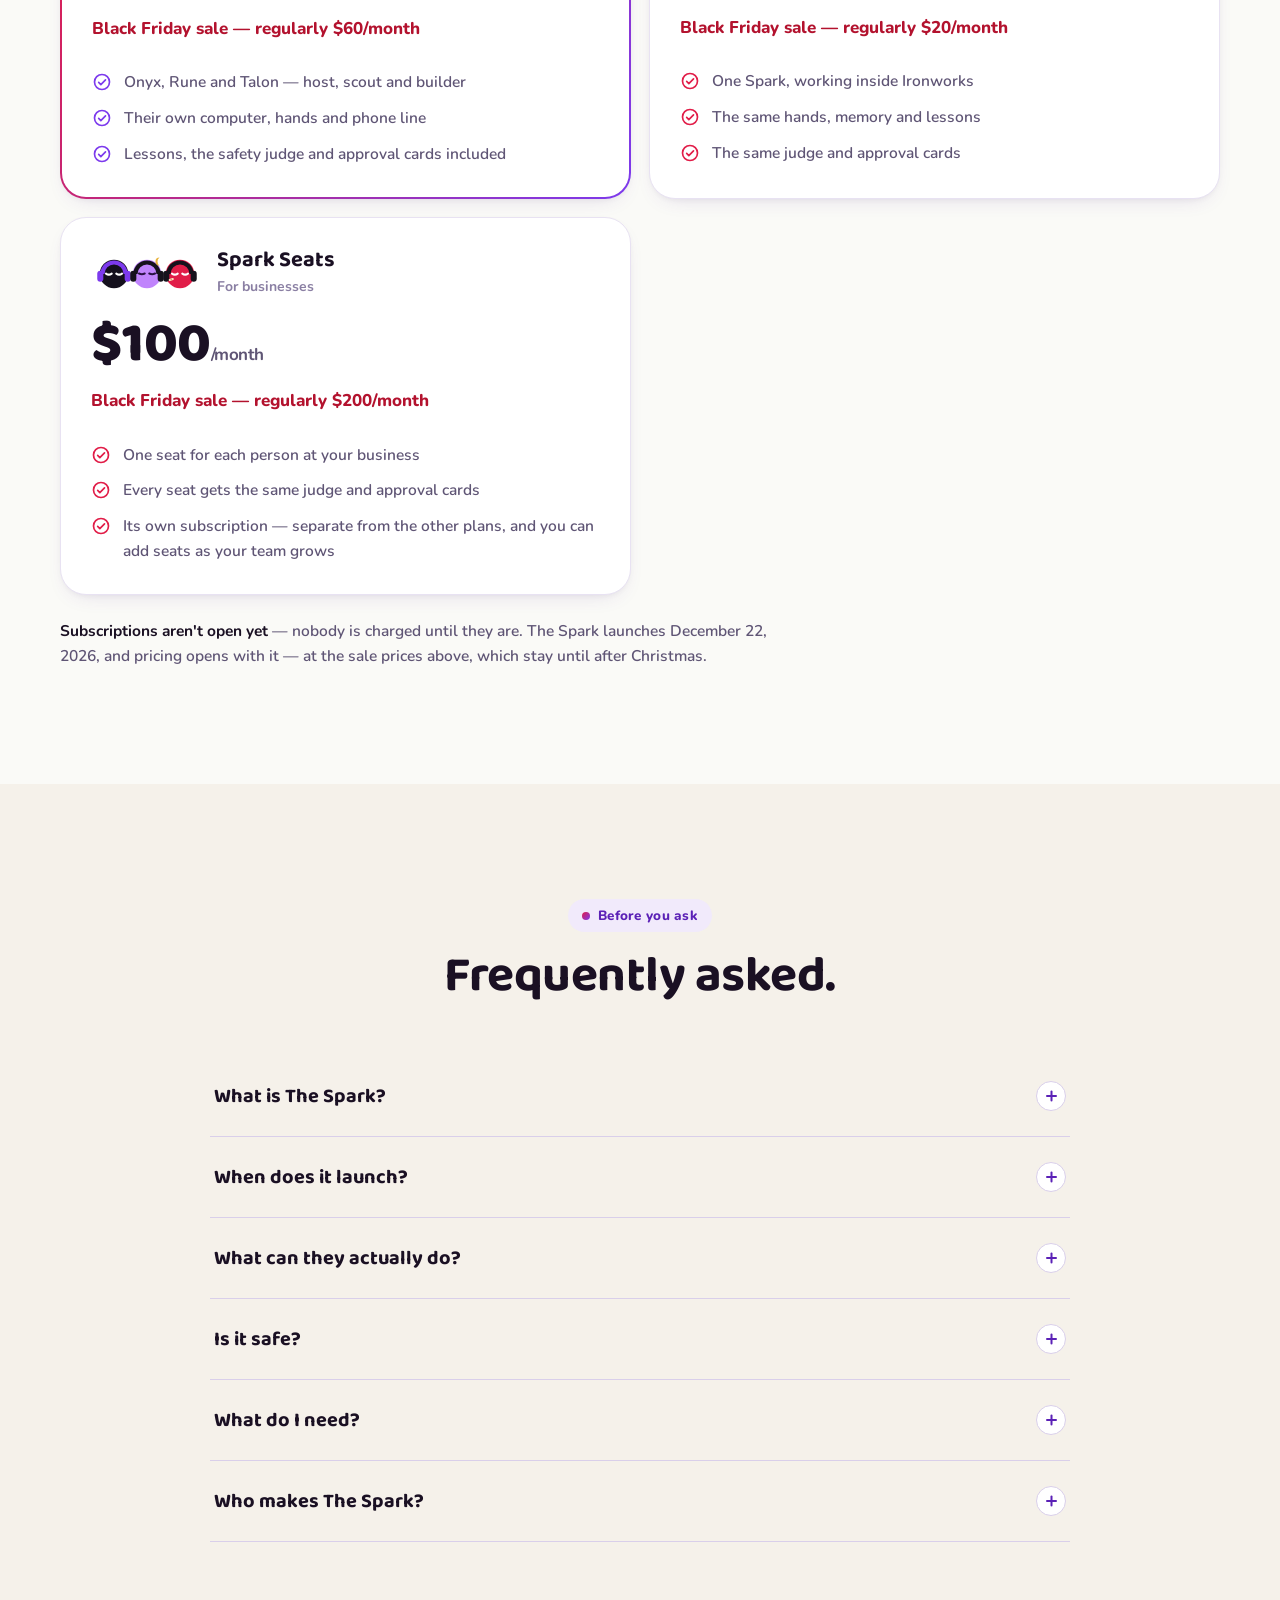
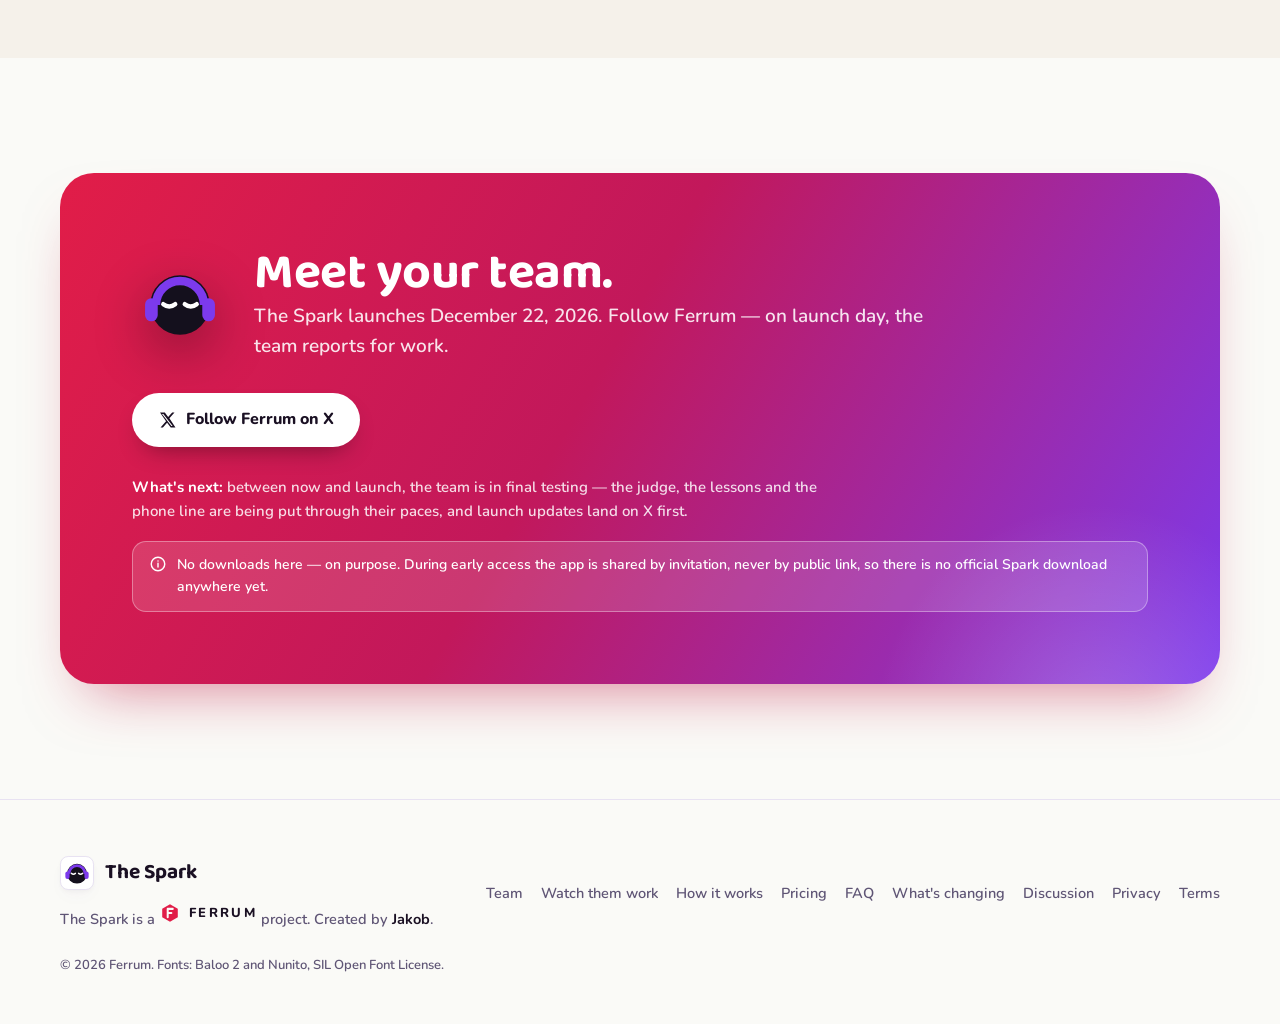
==== commit 6c773d72: "Correct Spark Seats price: 00/month on sale, regularly 00" ====
--- a/docs/index.html
+++ b/docs/index.html
@@ -269,8 +269,8 @@
       </div>
       <div class="plat reveal" style="--i:2">
         <div class="plat__h"><span class="faces"><img class="face" src="assets/onyx.svg" alt="" width="46" height="46"><img class="face" src="assets/rune.svg" alt="" width="46" height="46"><img class="face" src="assets/talon.svg" alt="" width="46" height="46"></span><div><h3>Spark Seats</h3><small>For businesses</small></div></div>
-        <p class="price">$19<small>/seat/month</small></p>
-        <p style="margin:-4px 0 10px;font-weight:800;color:#B3122E">Black Friday sale — regularly $20 a seat. Plans start at $200/month</p>
+        <p class="price">$100<small>/month</small></p>
+        <p style="margin:-4px 0 10px;font-weight:800;color:#B3122E">Black Friday sale — regularly $200/month</p>
         <ul>
           <li><svg viewBox="0 0 24 24" fill="none" stroke="currentColor" stroke-width="2" stroke-linecap="round" stroke-linejoin="round" aria-hidden="true" focusable="false"><circle cx="12" cy="12" r="9"/><path d="m8 12.5 2.6 2.6L16.2 9.5"/></svg>One seat for each person at your business</li>
           <li><svg viewBox="0 0 24 24" fill="none" stroke="currentColor" stroke-width="2" stroke-linecap="round" stroke-linejoin="round" aria-hidden="true" focusable="false"><circle cx="12" cy="12" r="9"/><path d="m8 12.5 2.6 2.6L16.2 9.5"/></svg>Every seat gets the same judge and approval cards</li>
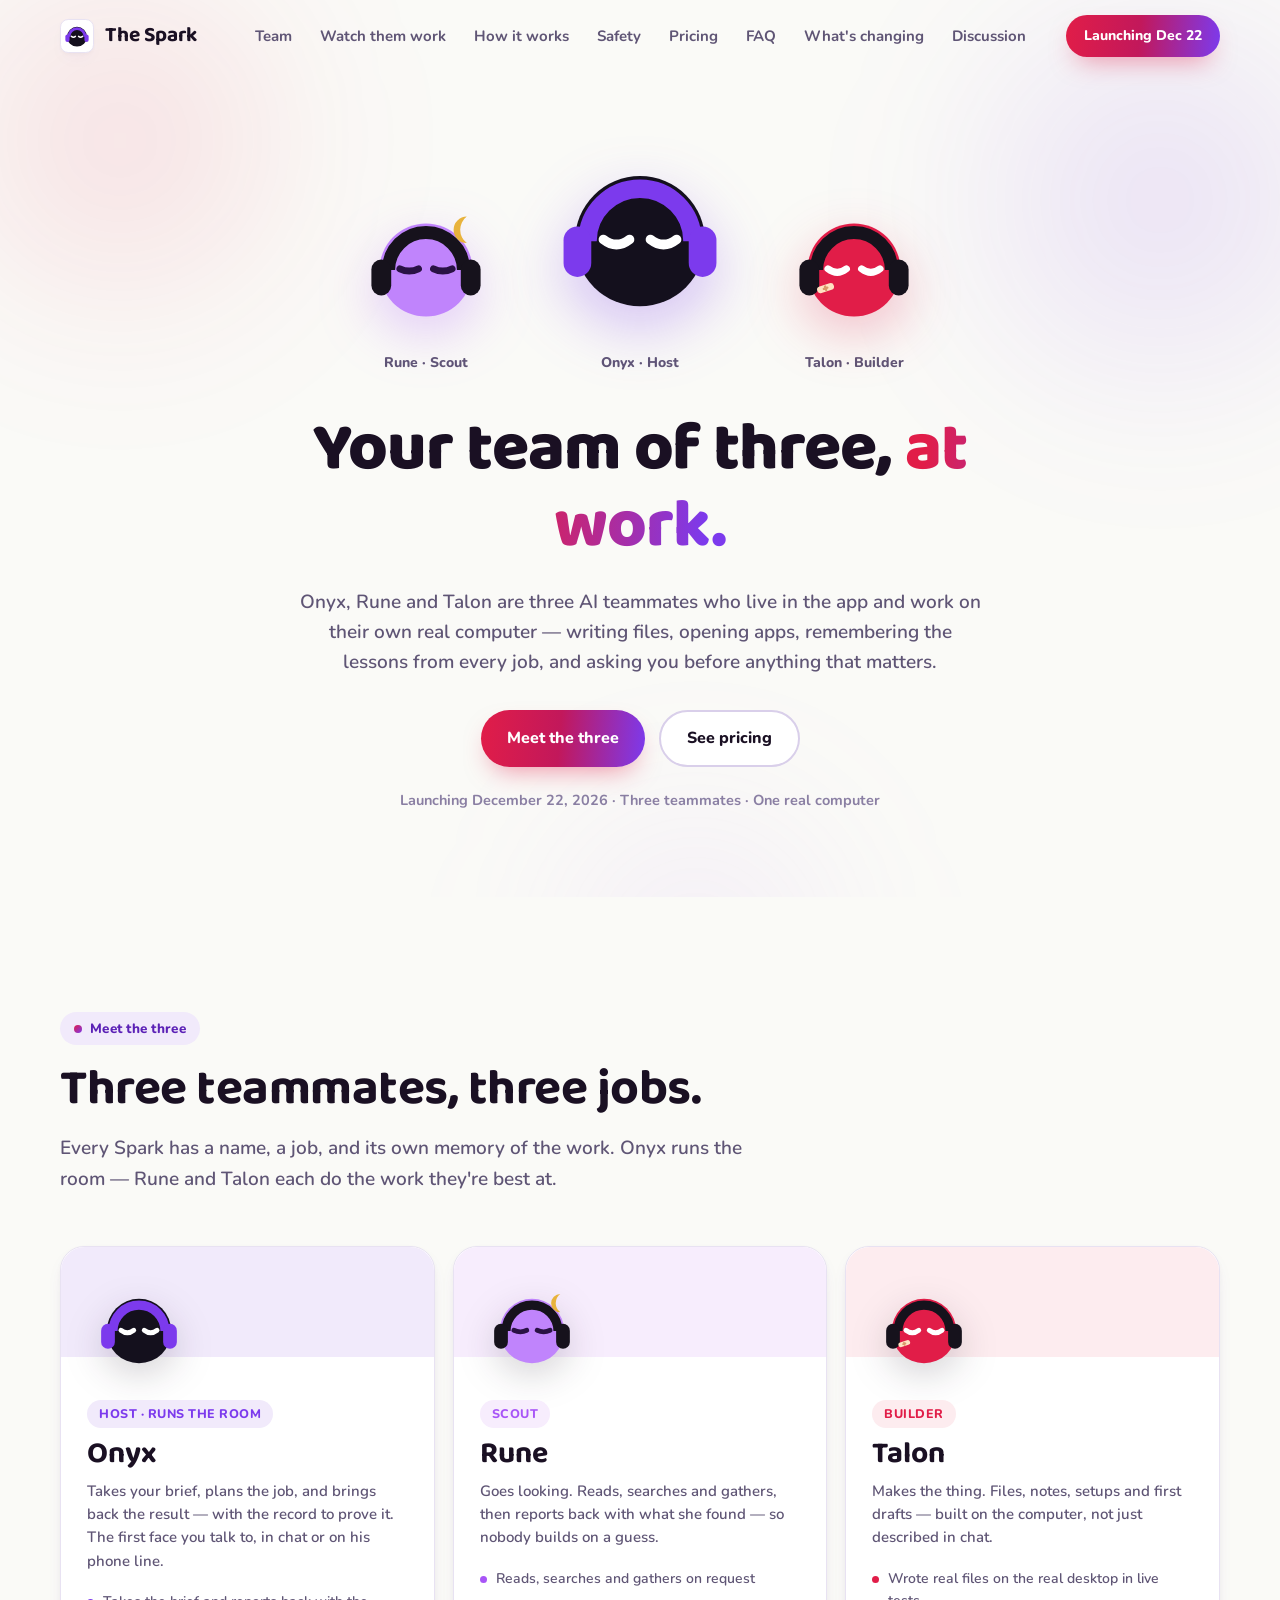
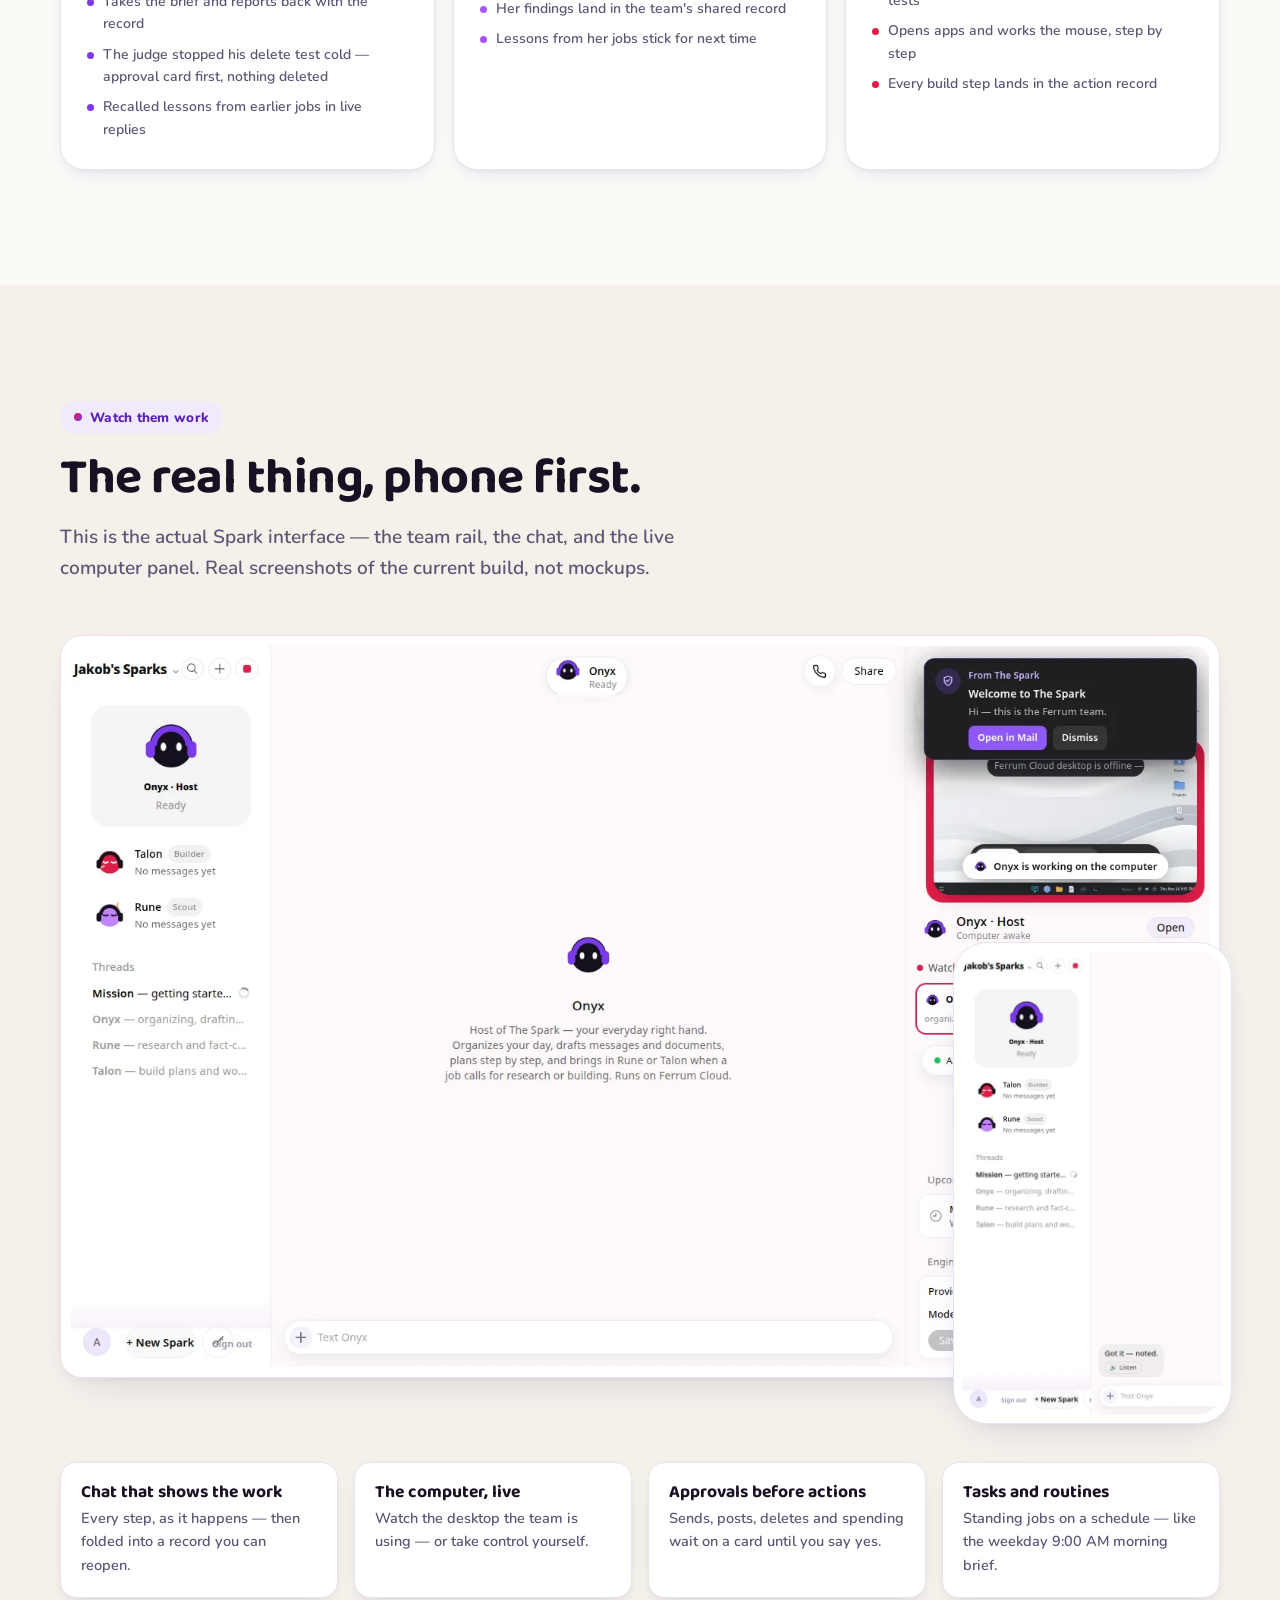
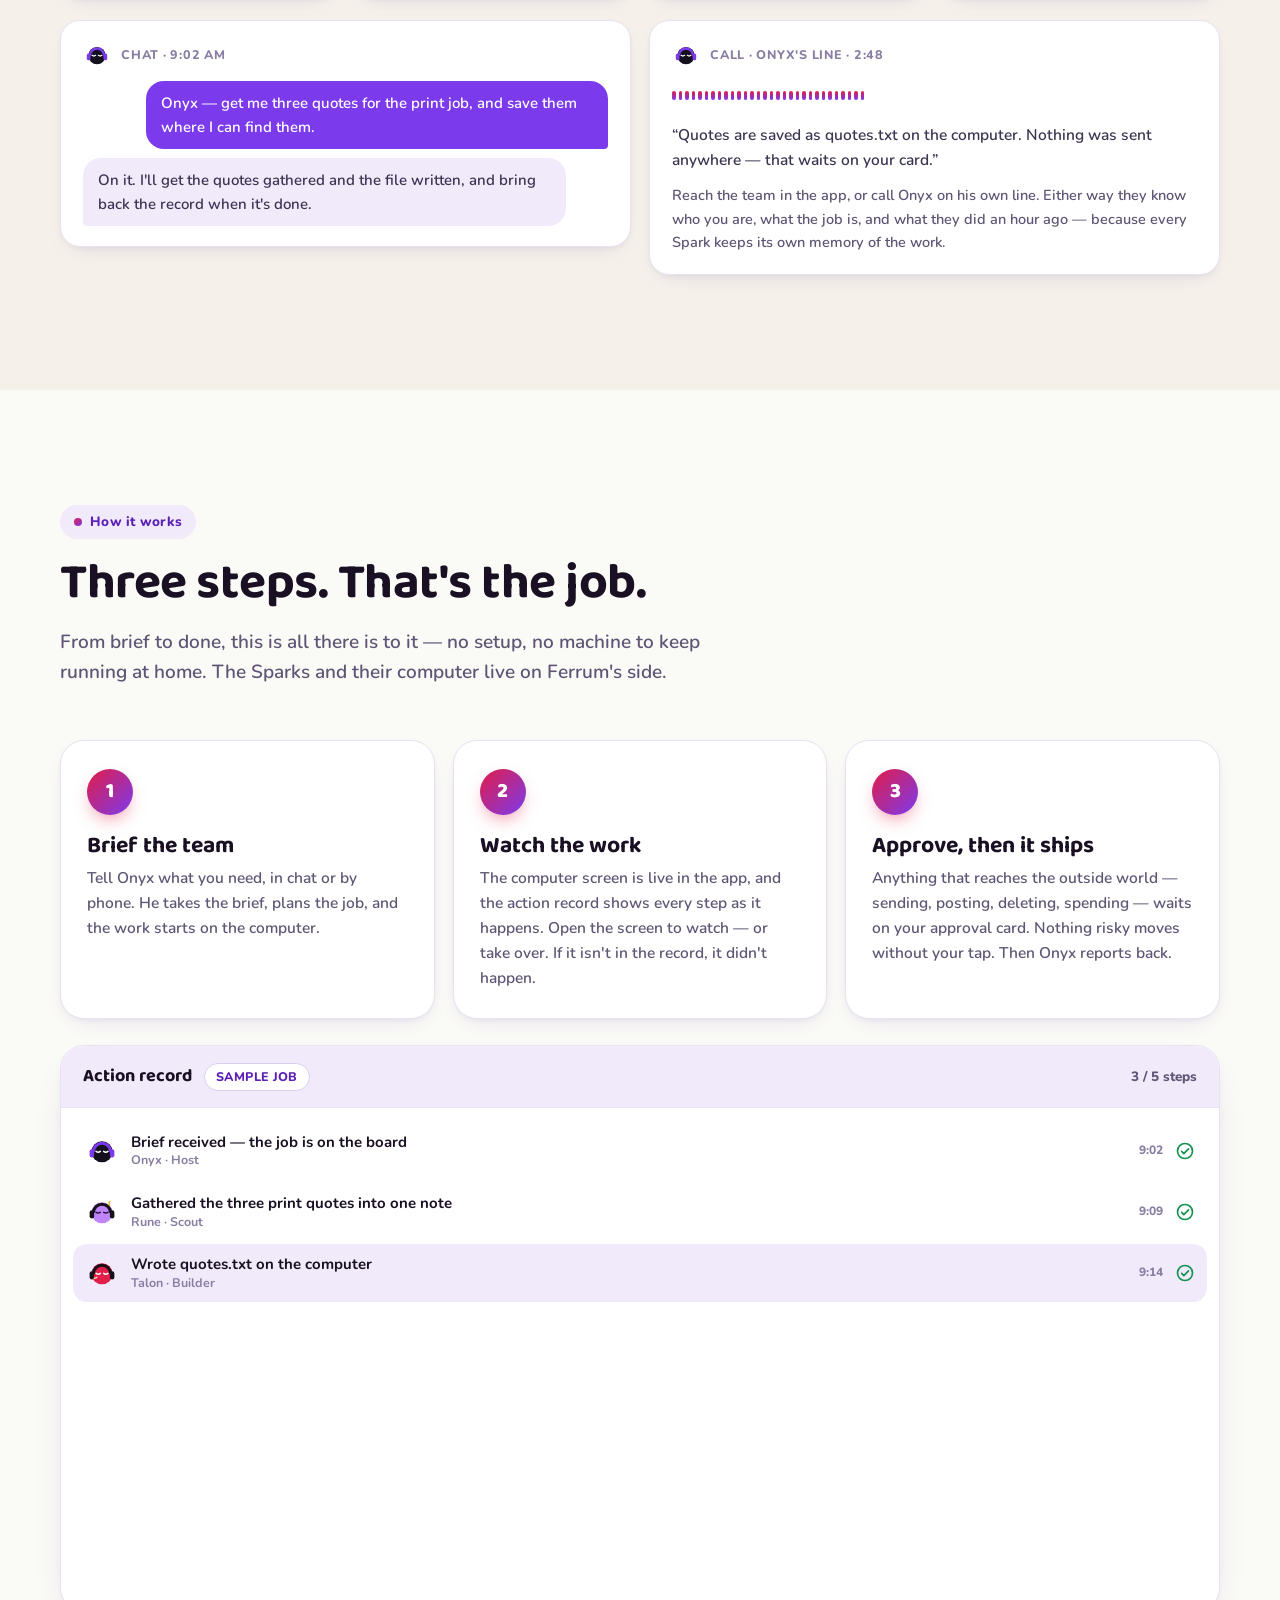
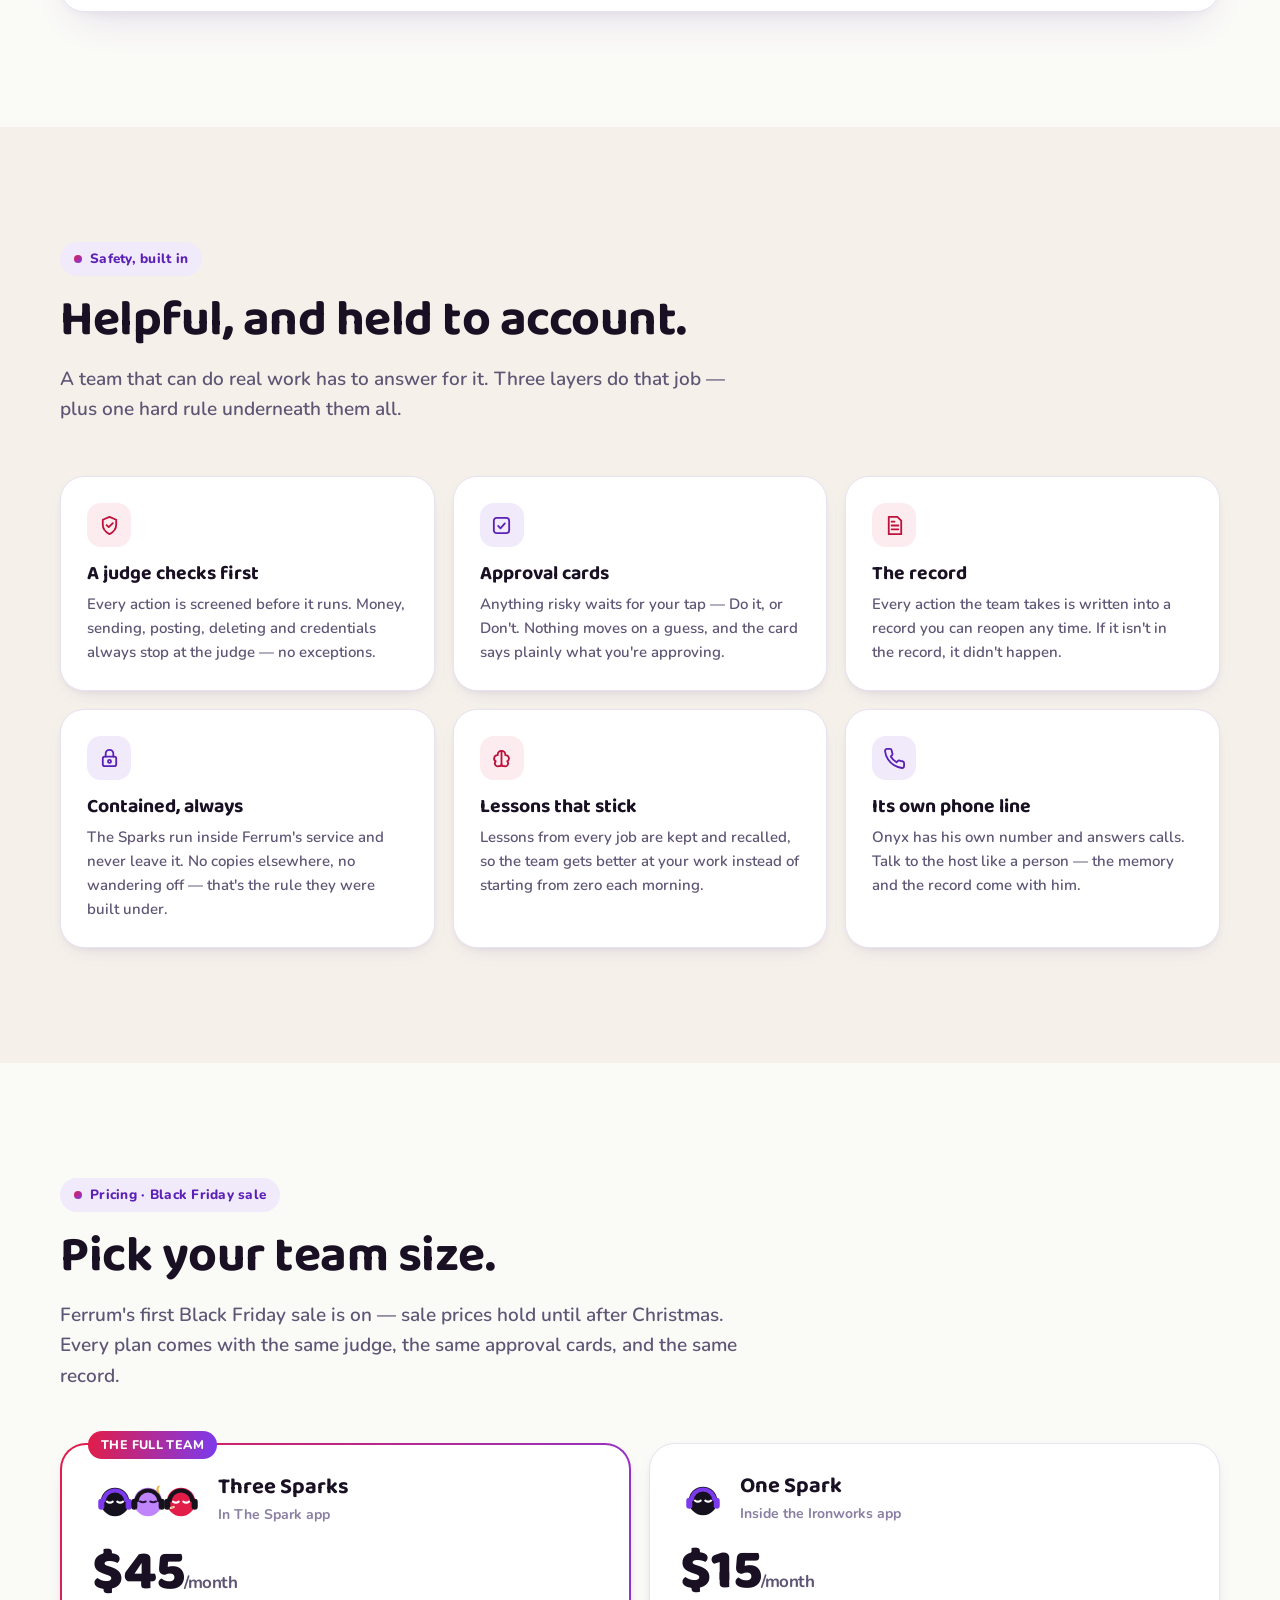
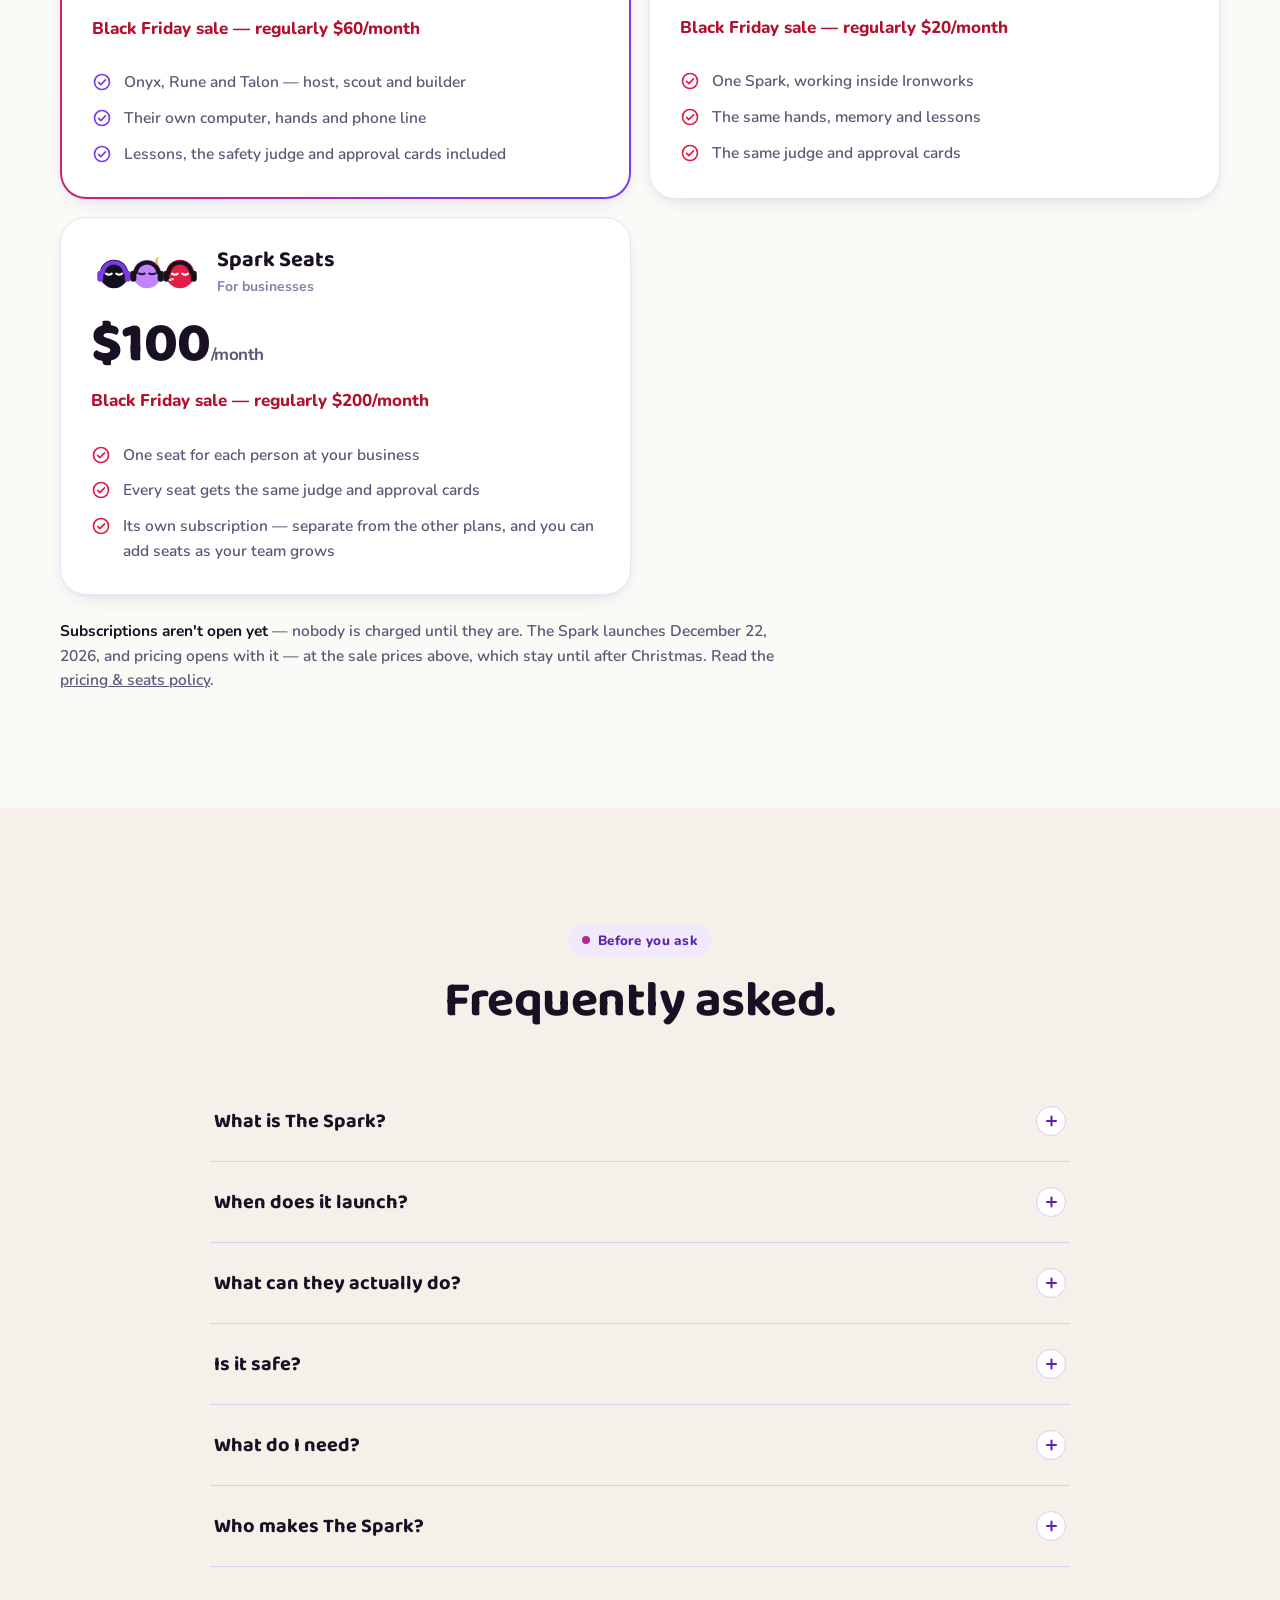
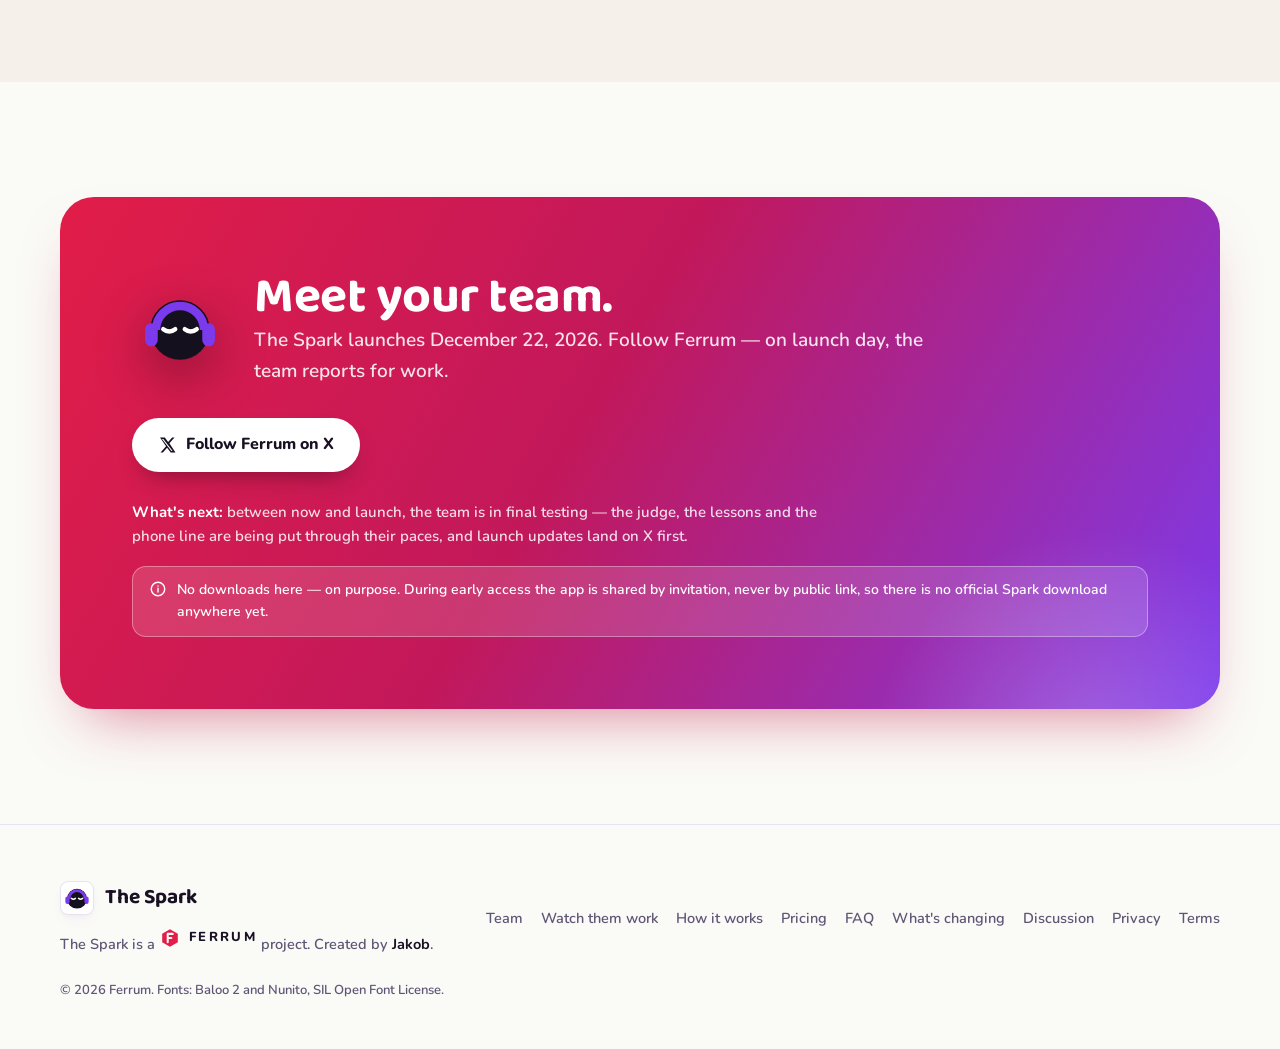
==== commit 546c4d98: "Link the pricing and seats policy from pricing" ====
--- a/docs/index.html
+++ b/docs/index.html
@@ -278,7 +278,7 @@
         </ul>
       </div>
     </div>
-    <p class="price-note reveal"><b>Subscriptions aren't open yet</b> — nobody is charged until they are. The Spark launches December 22, 2026, and pricing opens with it — at the sale prices above, which stay until after Christmas.</p>
+    <p class="price-note reveal"><b>Subscriptions aren't open yet</b> — nobody is charged until they are. The Spark launches December 22, 2026, and pricing opens with it — at the sale prices above, which stay until after Christmas. Read the <a href="pricing-policy.html">pricing &amp; seats policy</a>.</p>
   </div>
 </section>
 
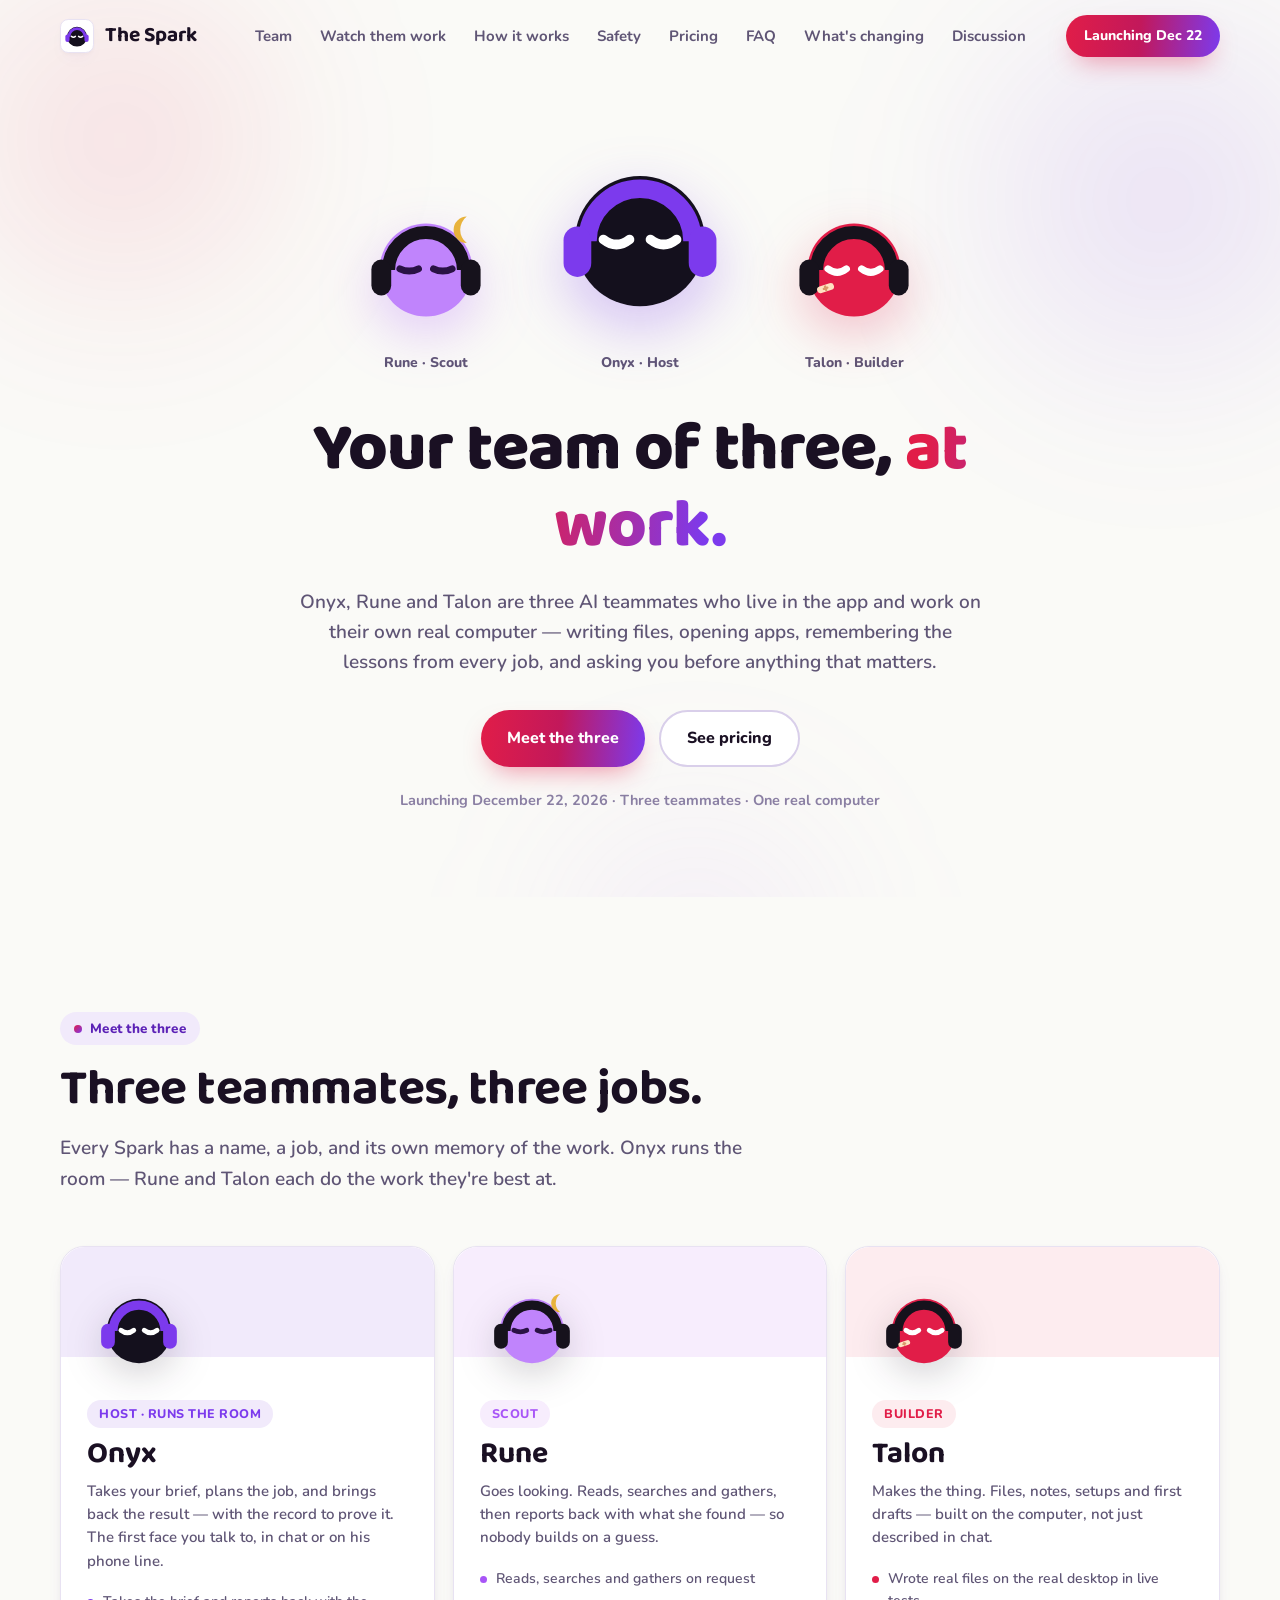
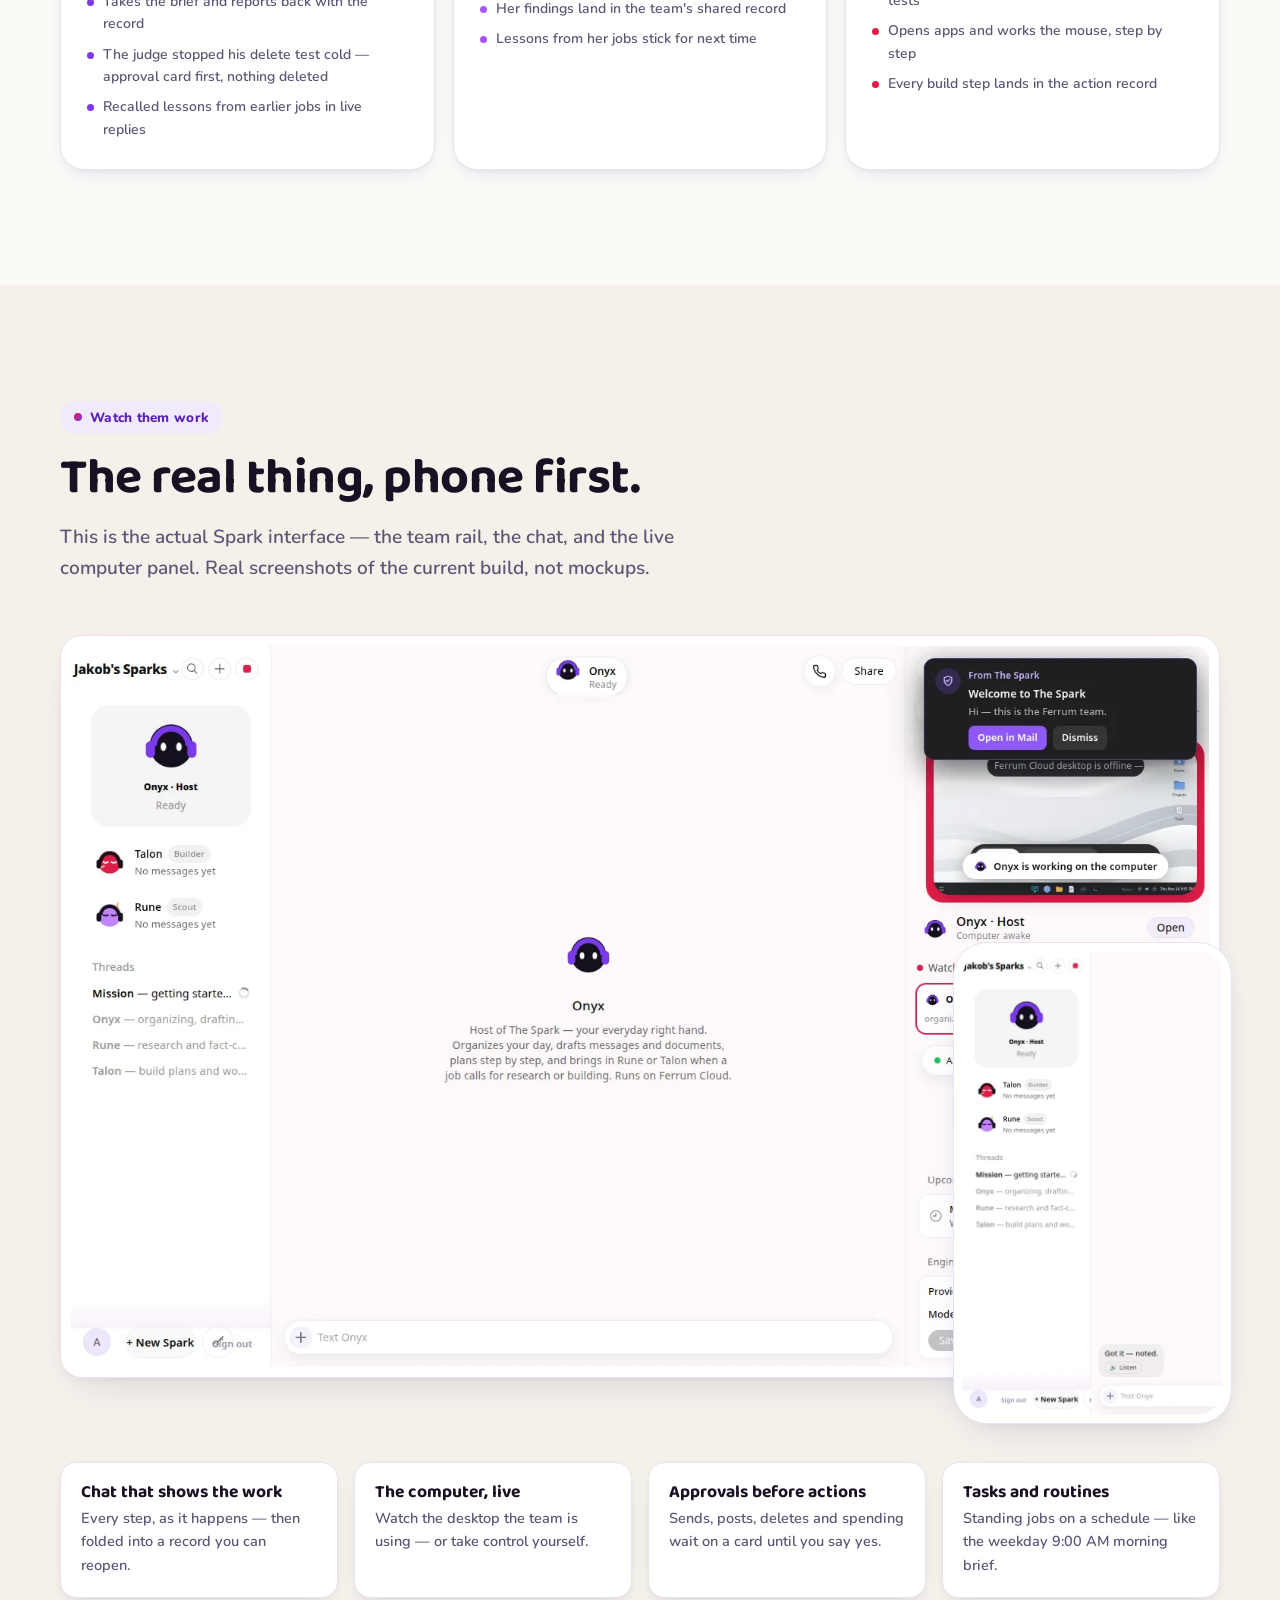
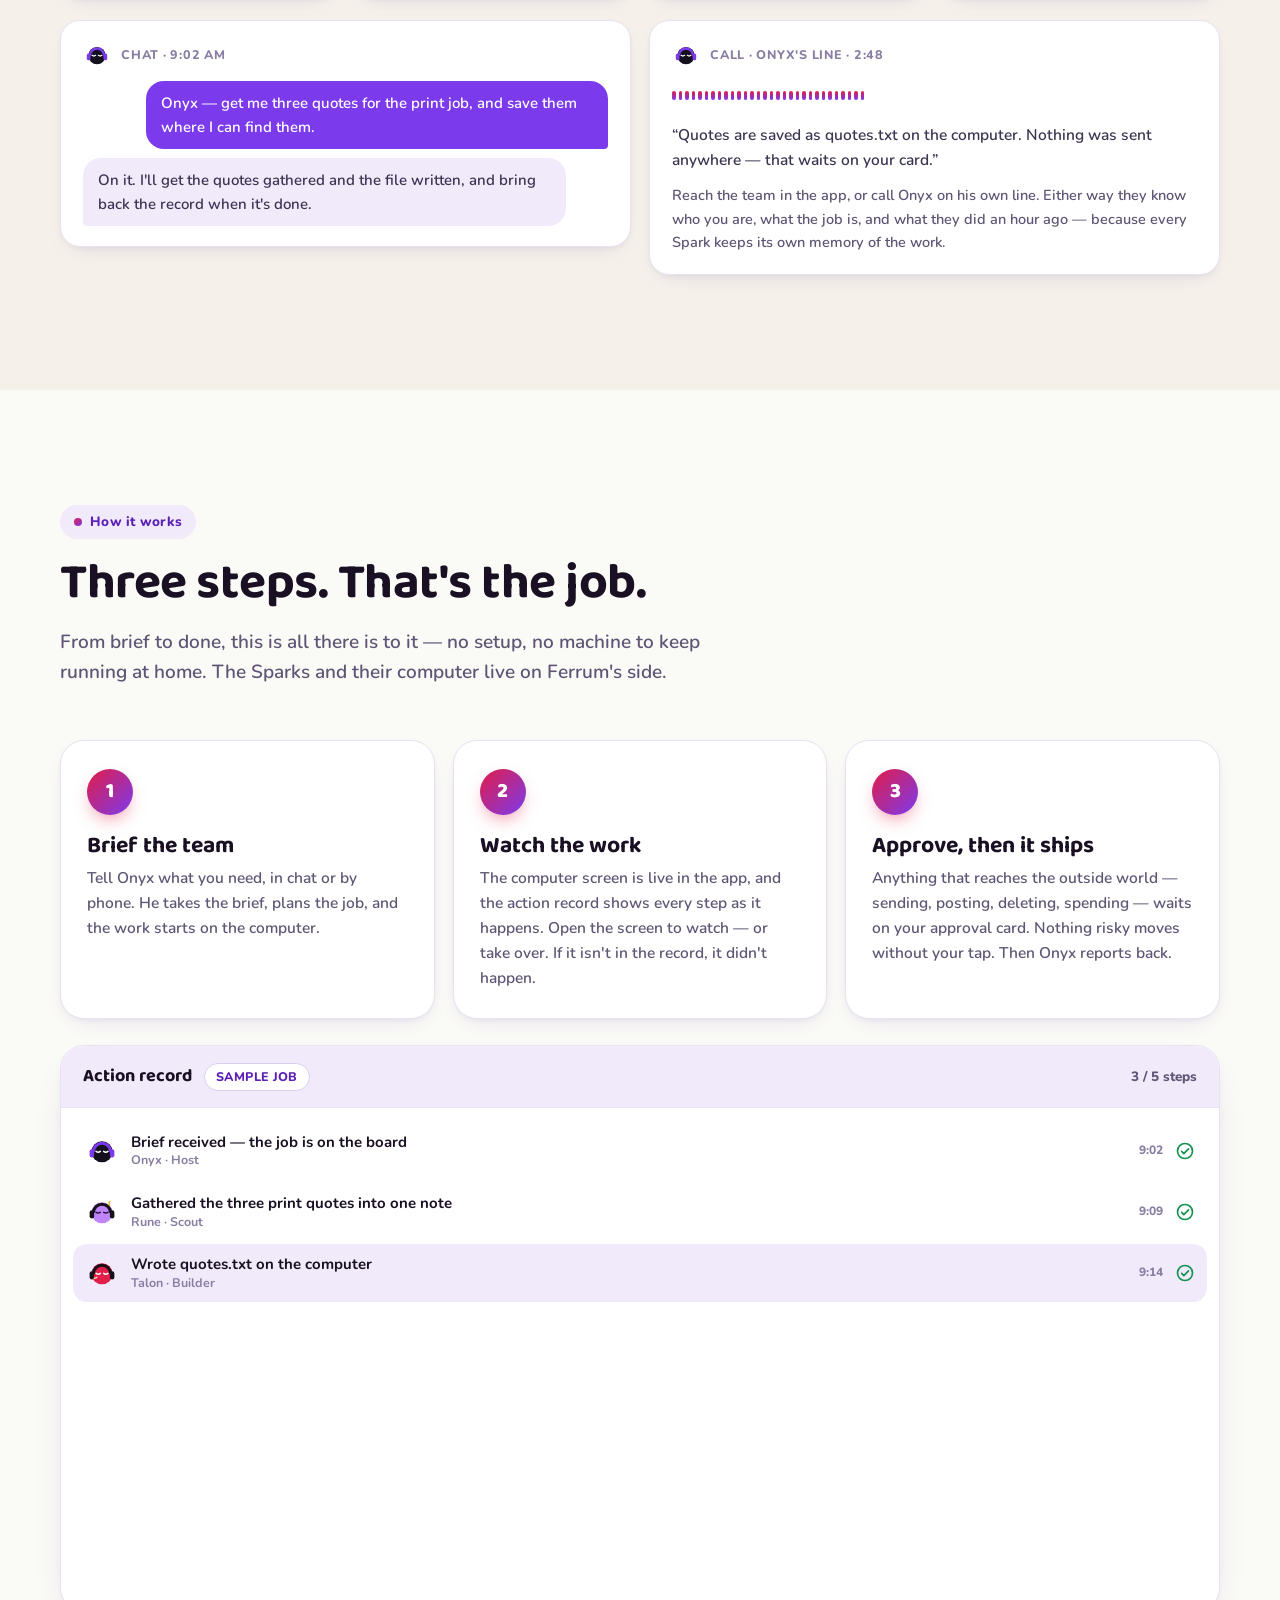
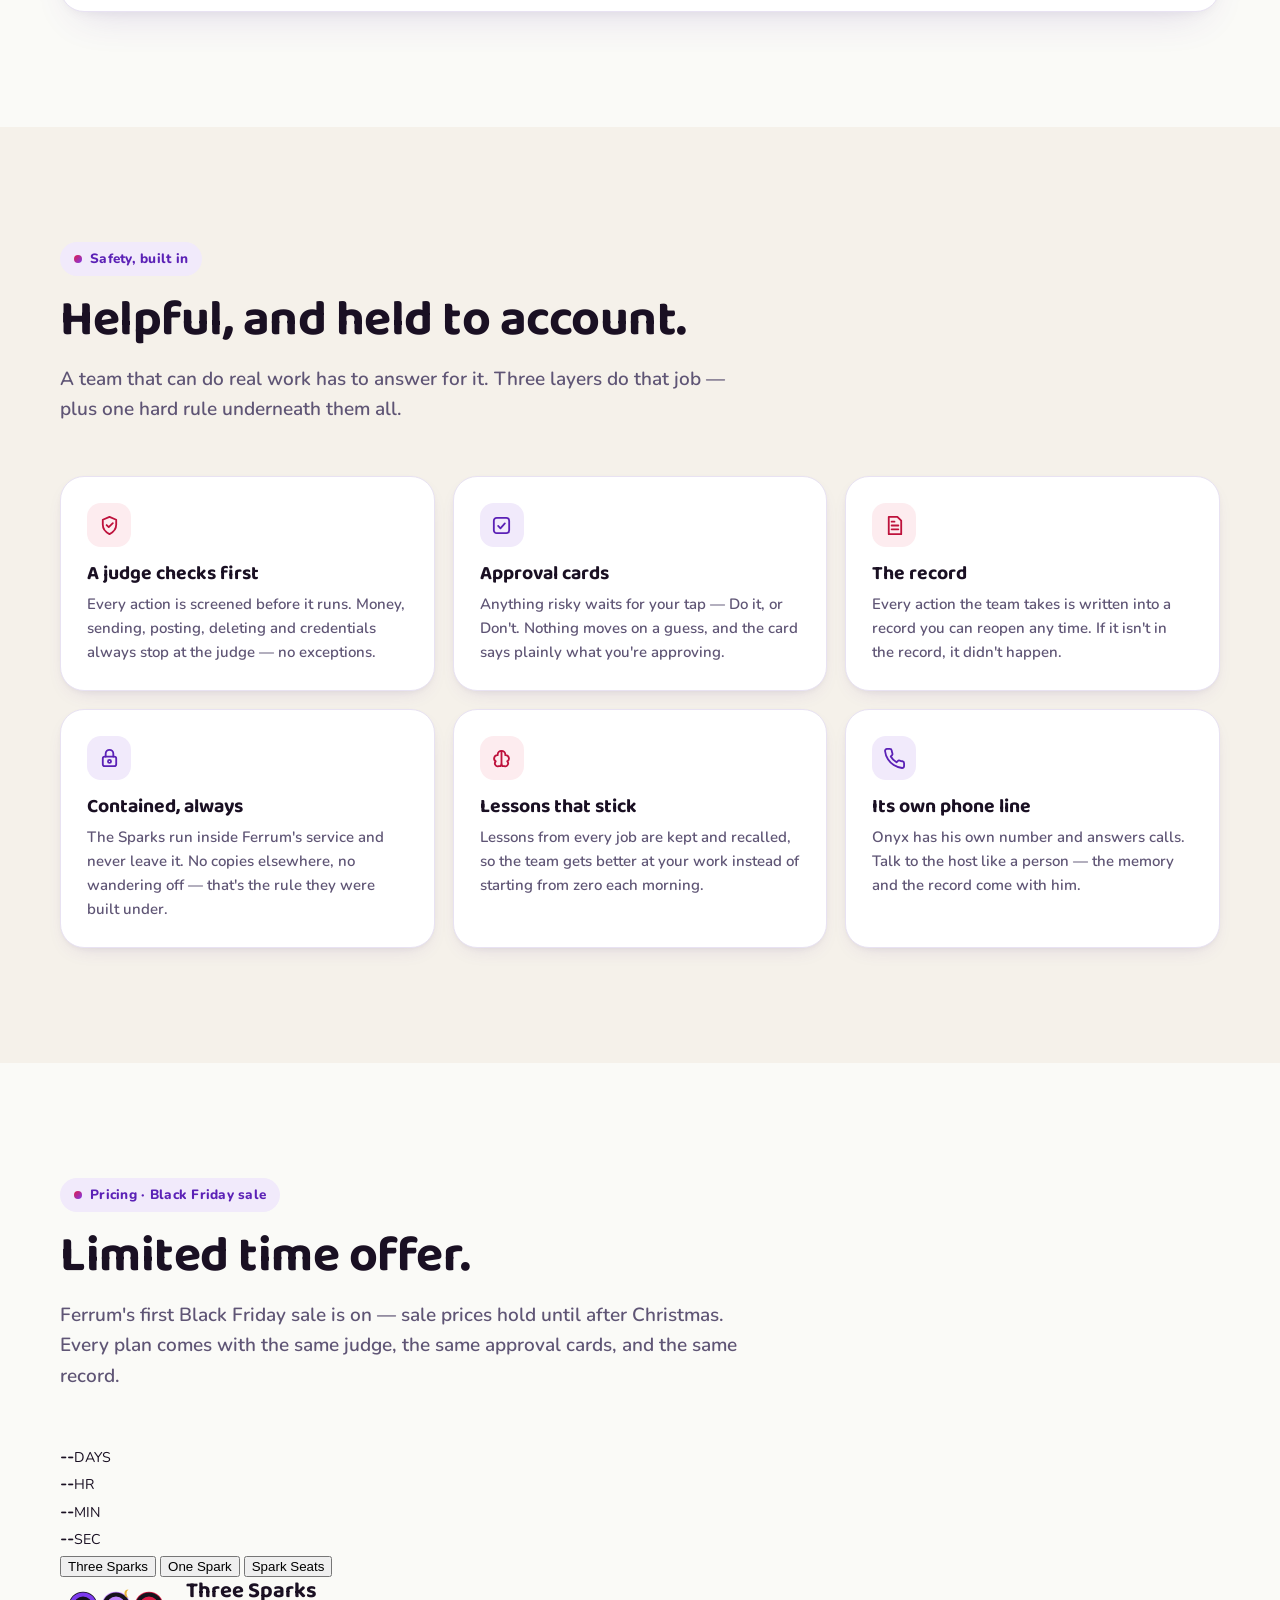
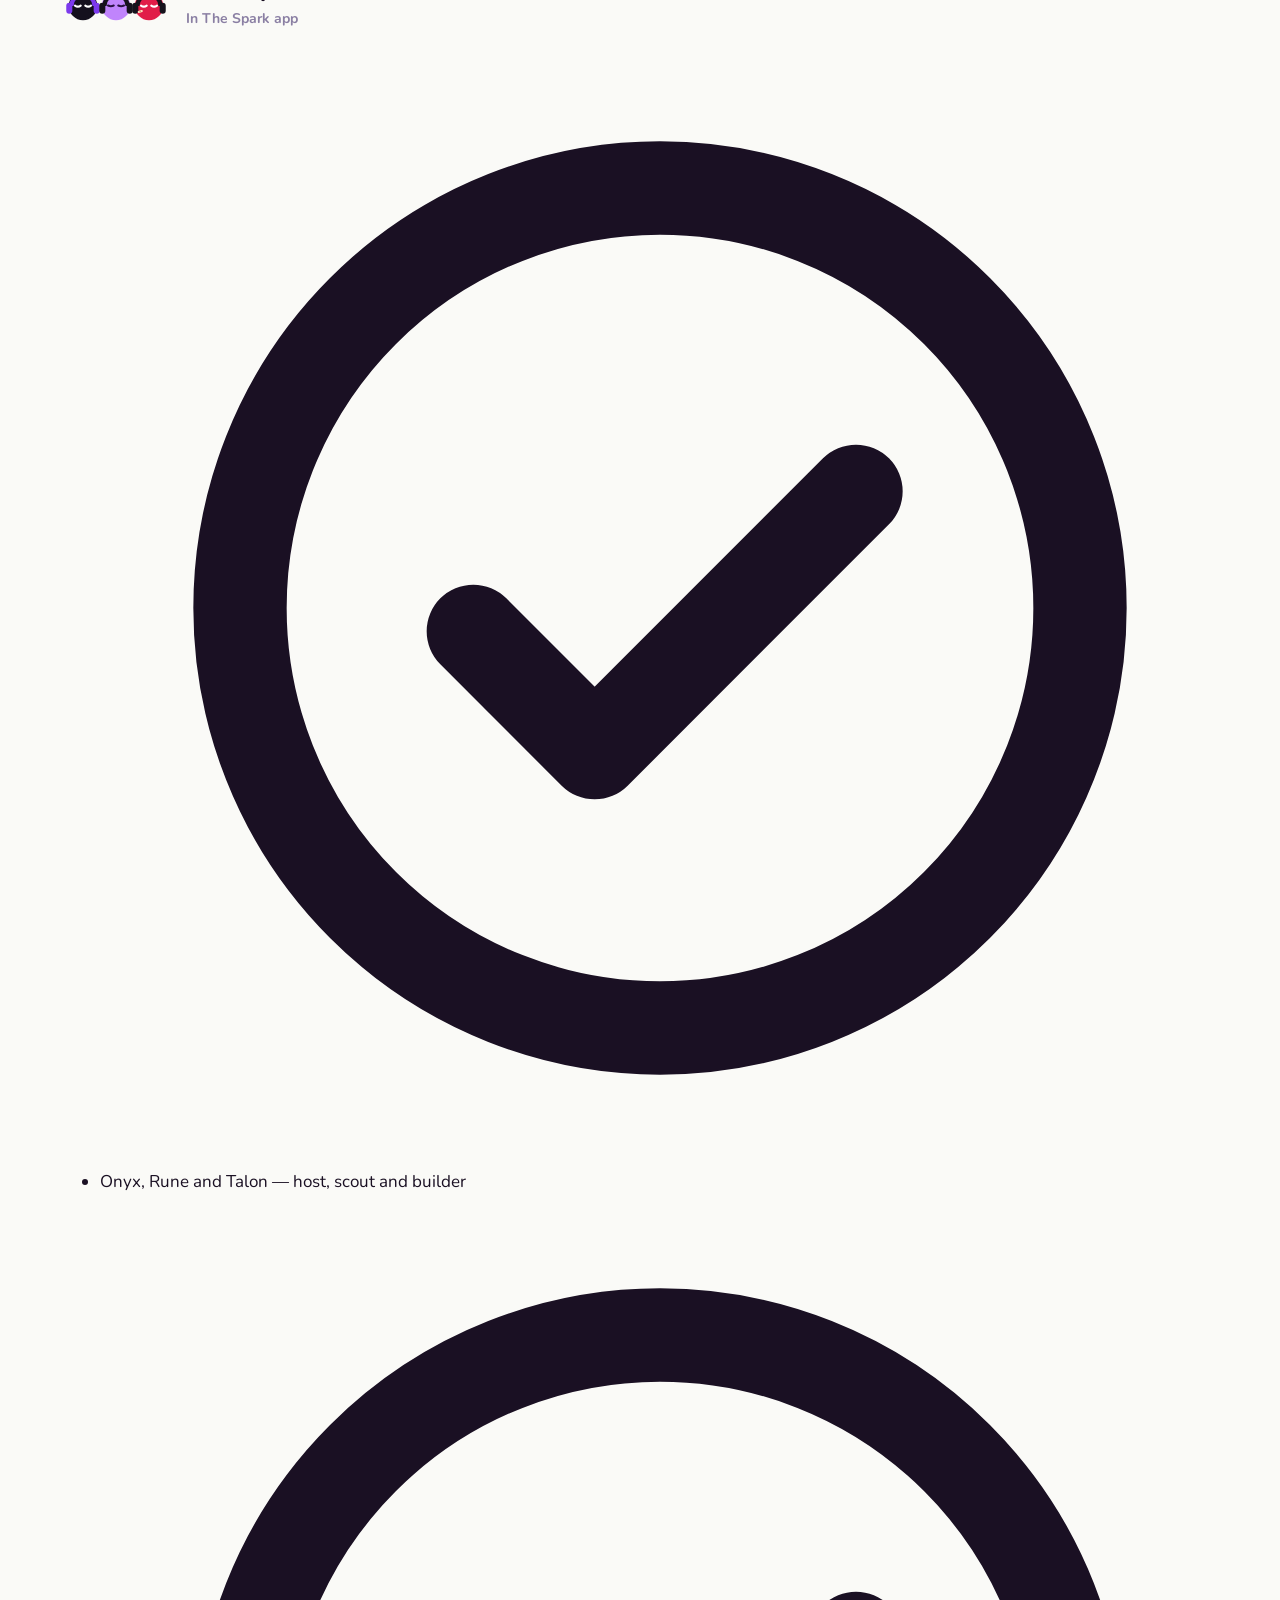
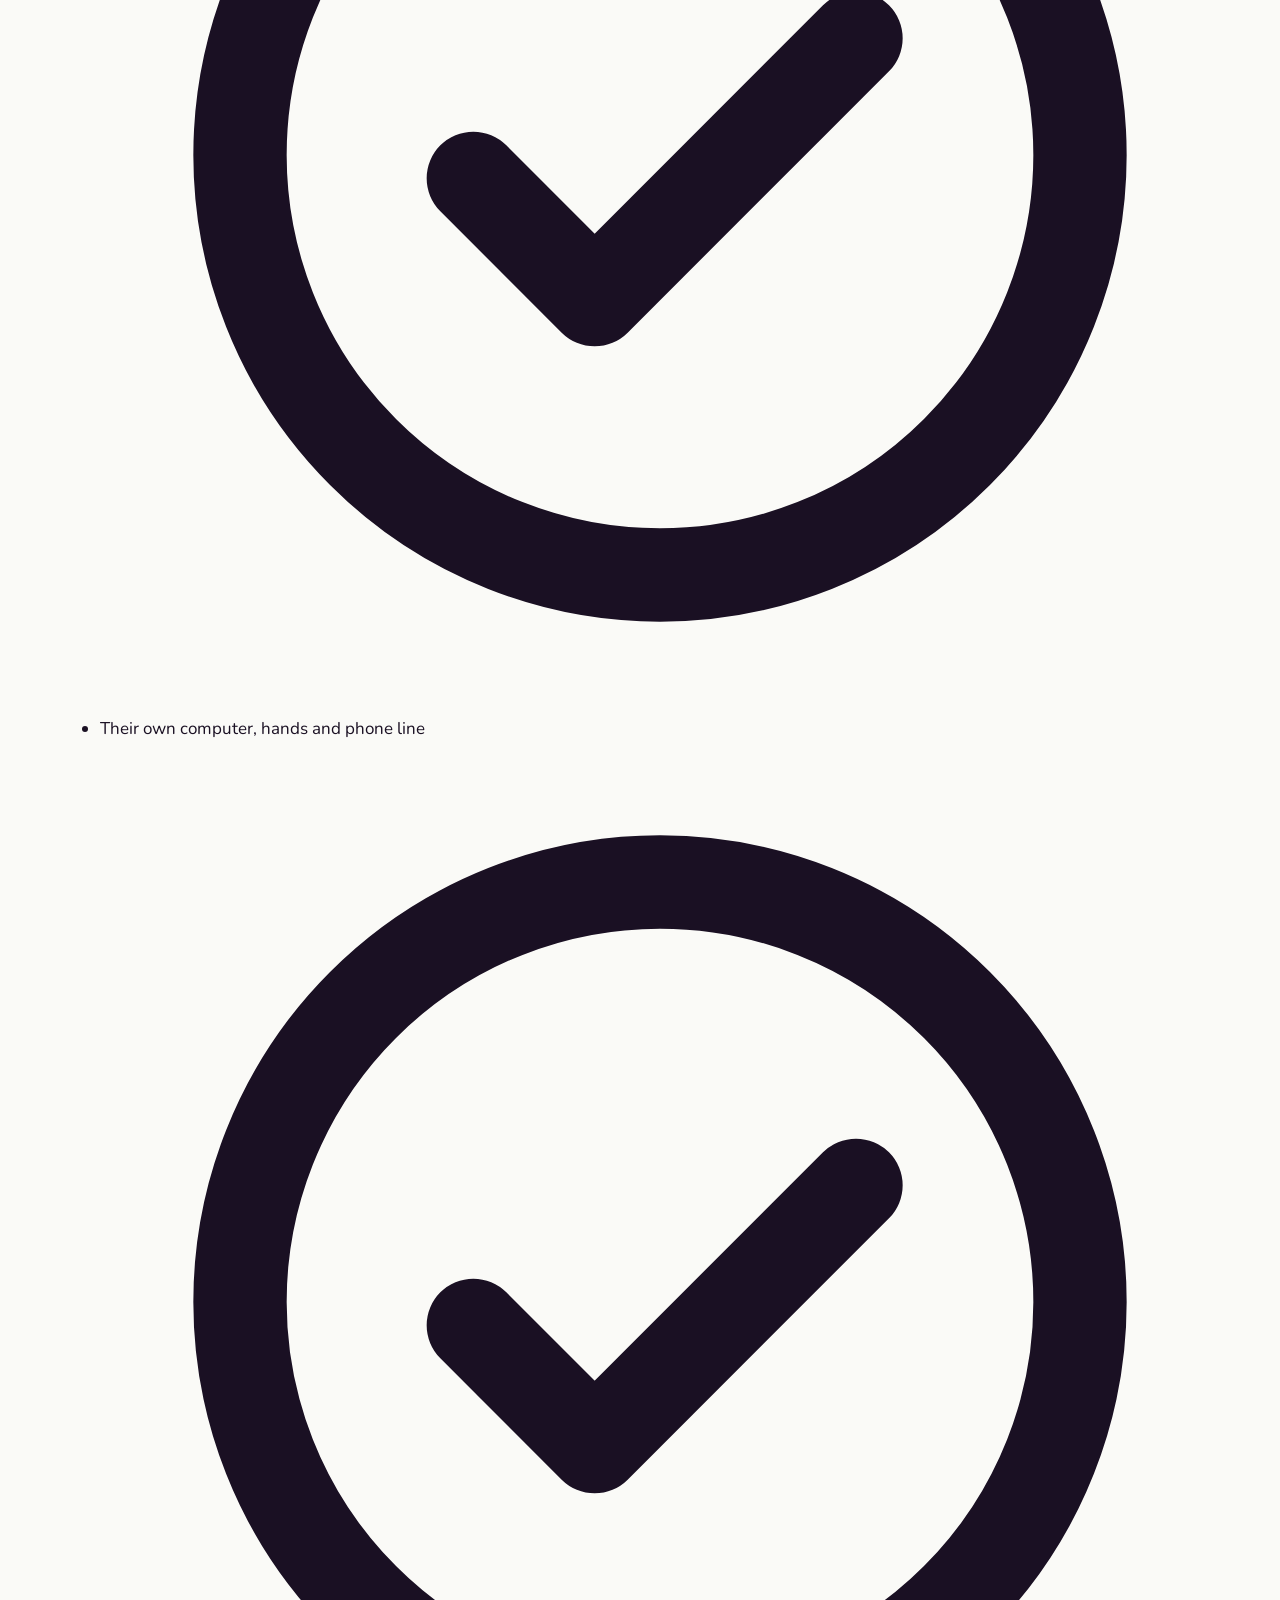
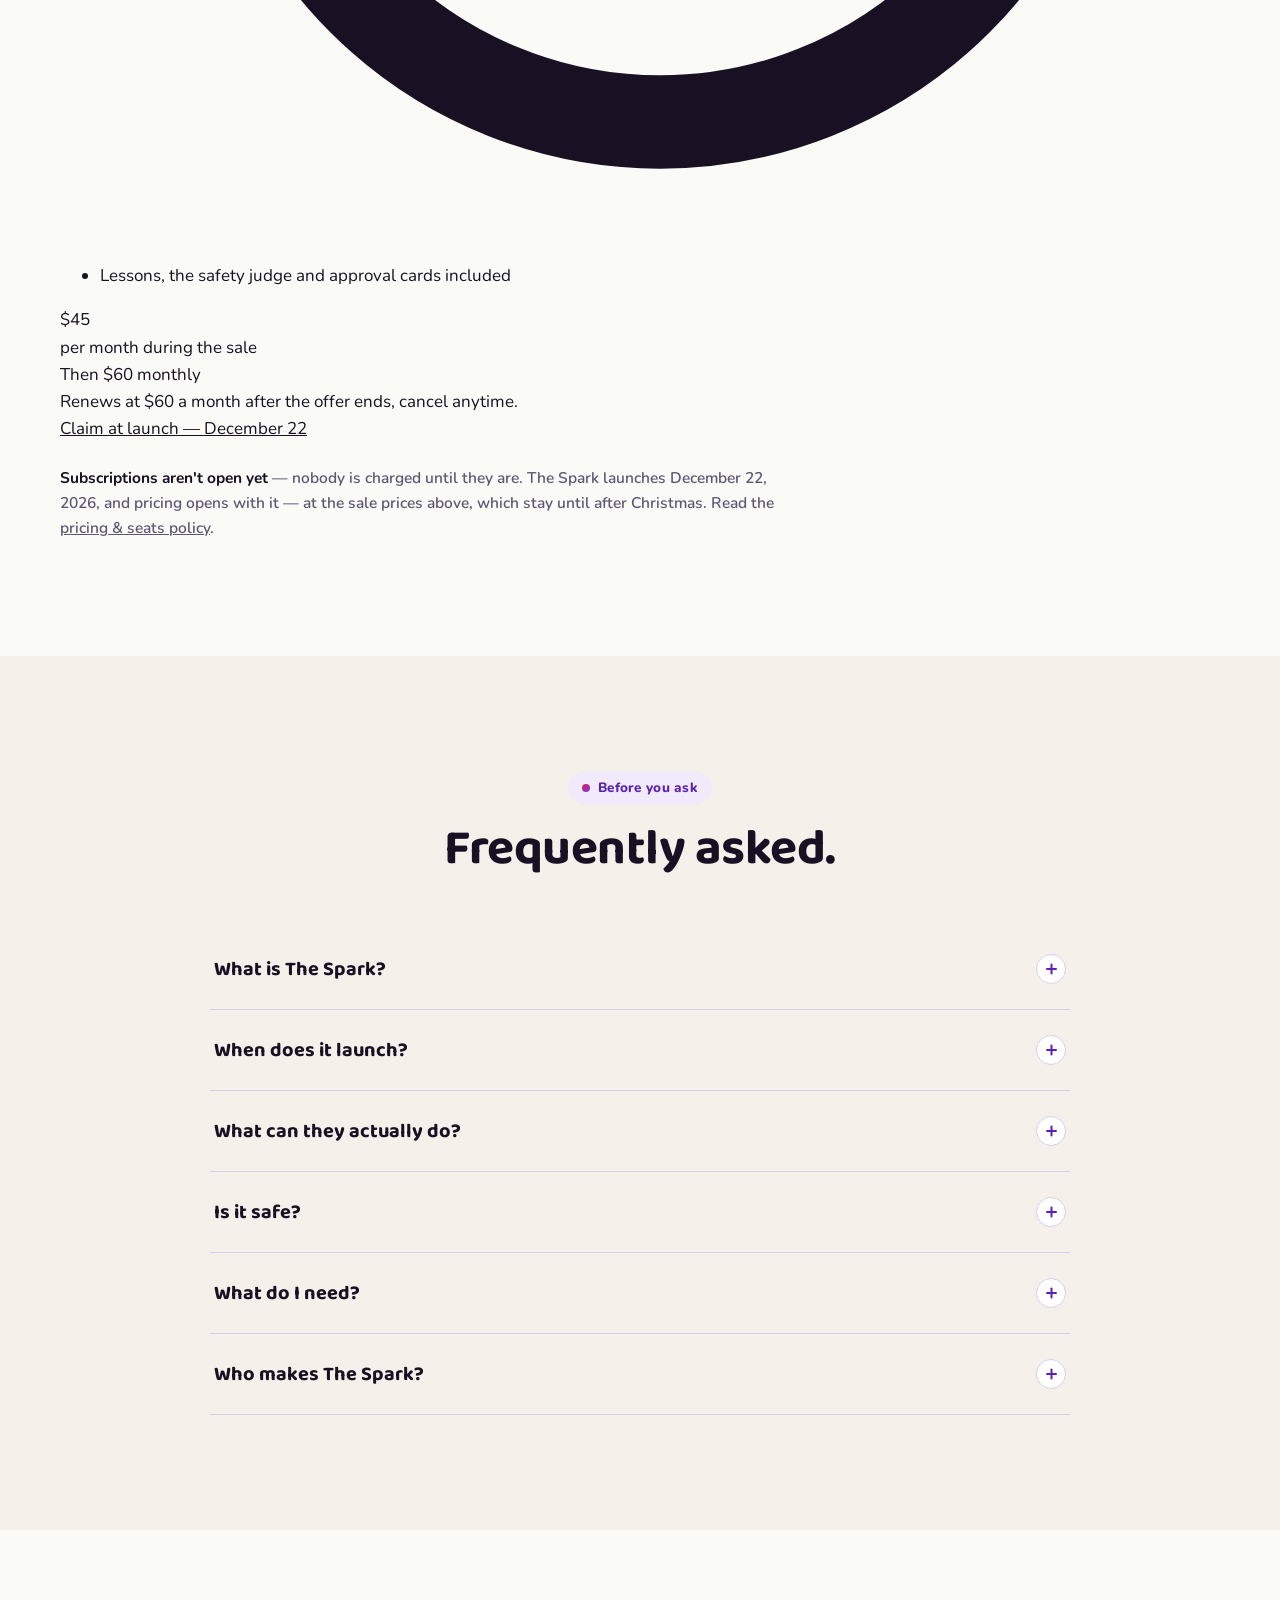
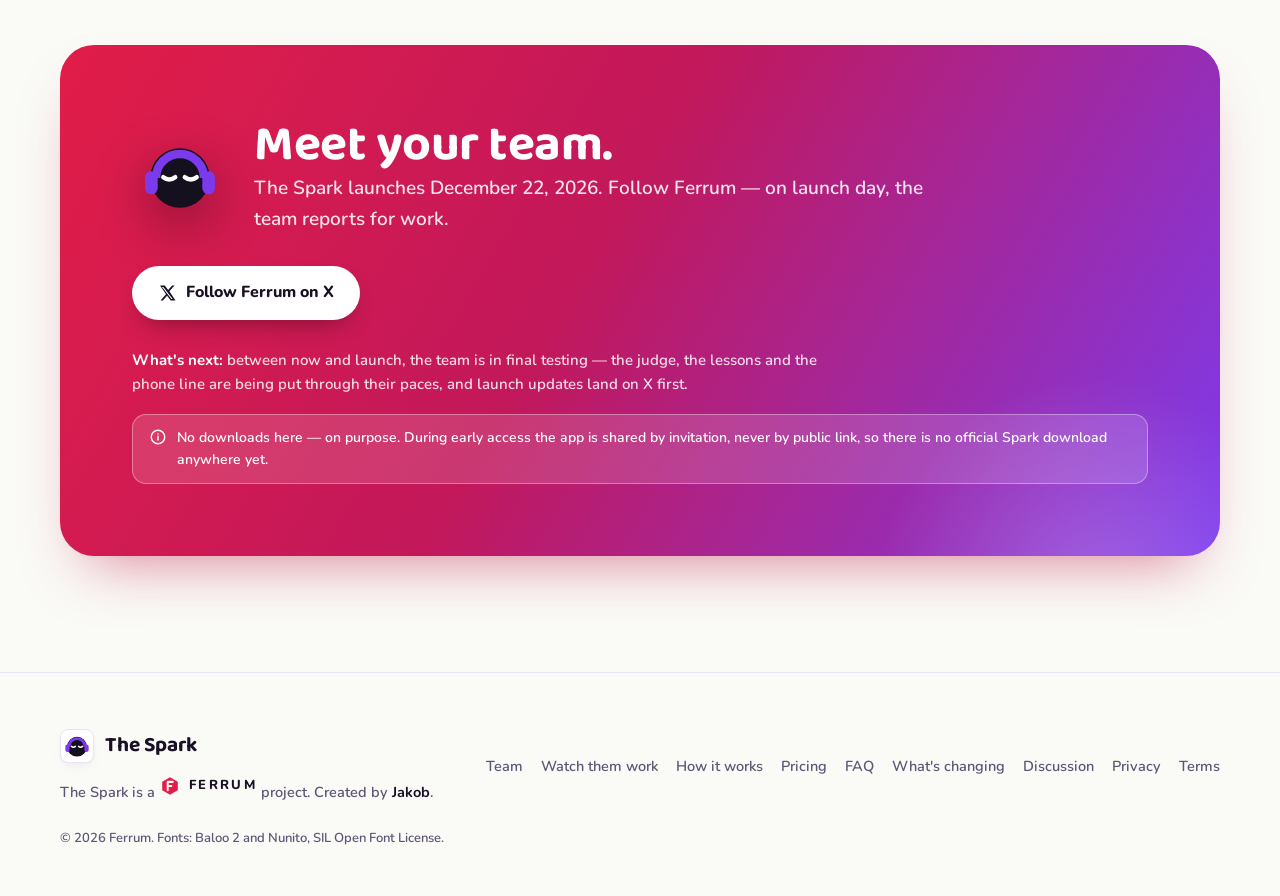
==== commit 639d808c: "Pricing: limited-time-offer layout (countdown, plan tabs, offer box)" ====
--- a/docs/index.html
+++ b/docs/index.html
@@ -242,40 +242,65 @@
   <div class="wrap">
     <div class="sec-head reveal">
       <span class="kicker">Pricing · Black Friday sale</span>
-      <h2 id="price-h">Pick your team size.</h2>
+      <h2 id="price-h">Limited time offer.</h2>
       <p class="lead">Ferrum's first Black Friday sale is on — sale prices hold until after Christmas. Every plan comes with the same judge, the same approval cards, and the same record.</p>
     </div>
-    <div class="price-grid">
-      <div class="plat plat--team reveal" style="--i:0">
-        <span class="plat__tag">The full team</span>
+    <div class="offer reveal">
+      <div class="offer-count" role="timer" aria-label="Time left in the sale">
+        <div class="offer-cell"><b id="cd-d">--</b><small>DAYS</small></div>
+        <div class="offer-cell"><b id="cd-h">--</b><small>HR</small></div>
+        <div class="offer-cell"><b id="cd-m">--</b><small>MIN</small></div>
+        <div class="offer-cell"><b id="cd-s">--</b><small>SEC</small></div>
+      </div>
+      <div class="offer-tabs" role="tablist" aria-label="Plans">
+        <button class="offer-tab is-on" role="tab" aria-selected="true" data-panel="panel-team">Three Sparks</button>
+        <button class="offer-tab" role="tab" aria-selected="false" data-panel="panel-one">One Spark</button>
+        <button class="offer-tab" role="tab" aria-selected="false" data-panel="panel-seats">Spark Seats</button>
+      </div>
+      <div class="offer-panel" id="panel-team" role="tabpanel" aria-label="Three Sparks">
         <div class="plat__h"><span class="faces"><img class="face" src="assets/onyx.svg" alt="" width="46" height="46"><img class="face" src="assets/rune.svg" alt="" width="46" height="46"><img class="face" src="assets/talon.svg" alt="" width="46" height="46"></span><div><h3>Three Sparks</h3><small>In The Spark app</small></div></div>
-        <p class="price">$45<small>/month</small></p>
-        <p style="margin:-4px 0 10px;font-weight:800;color:#B3122E">Black Friday sale — regularly $60/month</p>
-        <ul>
+        <ul class="offer-benefits">
           <li><svg viewBox="0 0 24 24" fill="none" stroke="currentColor" stroke-width="2" stroke-linecap="round" stroke-linejoin="round" aria-hidden="true" focusable="false"><circle cx="12" cy="12" r="9"/><path d="m8 12.5 2.6 2.6L16.2 9.5"/></svg>Onyx, Rune and Talon — host, scout and builder</li>
           <li><svg viewBox="0 0 24 24" fill="none" stroke="currentColor" stroke-width="2" stroke-linecap="round" stroke-linejoin="round" aria-hidden="true" focusable="false"><circle cx="12" cy="12" r="9"/><path d="m8 12.5 2.6 2.6L16.2 9.5"/></svg>Their own computer, hands and phone line</li>
           <li><svg viewBox="0 0 24 24" fill="none" stroke="currentColor" stroke-width="2" stroke-linecap="round" stroke-linejoin="round" aria-hidden="true" focusable="false"><circle cx="12" cy="12" r="9"/><path d="m8 12.5 2.6 2.6L16.2 9.5"/></svg>Lessons, the safety judge and approval cards included</li>
         </ul>
-      </div>
-      <div class="plat reveal" style="--i:1">
+        <div class="offer-box">
+          <p class="offer-price">$45</p>
+          <p class="offer-per">per month during the sale</p>
+          <p class="offer-then">Then $60 monthly</p>
+        </div>
+        <p class="offer-renew">Renews at $60 a month after the offer ends, cancel anytime.</p>
+        <a class="offer-claim" href="discuss.html">Claim at launch — December 22</a>
+      </div>
+      <div class="offer-panel" id="panel-one" hidden role="tabpanel" aria-label="One Spark">
         <div class="plat__h"><span class="faces"><img class="face" src="assets/onyx.svg" alt="" width="46" height="46"></span><div><h3>One Spark</h3><small>Inside the Ironworks app</small></div></div>
-        <p class="price">$15<small>/month</small></p>
-        <p style="margin:-4px 0 10px;font-weight:800;color:#B3122E">Black Friday sale — regularly $20/month</p>
-        <ul>
+        <ul class="offer-benefits">
           <li><svg viewBox="0 0 24 24" fill="none" stroke="currentColor" stroke-width="2" stroke-linecap="round" stroke-linejoin="round" aria-hidden="true" focusable="false"><circle cx="12" cy="12" r="9"/><path d="m8 12.5 2.6 2.6L16.2 9.5"/></svg>One Spark, working inside Ironworks</li>
           <li><svg viewBox="0 0 24 24" fill="none" stroke="currentColor" stroke-width="2" stroke-linecap="round" stroke-linejoin="round" aria-hidden="true" focusable="false"><circle cx="12" cy="12" r="9"/><path d="m8 12.5 2.6 2.6L16.2 9.5"/></svg>The same hands, memory and lessons</li>
           <li><svg viewBox="0 0 24 24" fill="none" stroke="currentColor" stroke-width="2" stroke-linecap="round" stroke-linejoin="round" aria-hidden="true" focusable="false"><circle cx="12" cy="12" r="9"/><path d="m8 12.5 2.6 2.6L16.2 9.5"/></svg>The same judge and approval cards</li>
         </ul>
-      </div>
-      <div class="plat reveal" style="--i:2">
+        <div class="offer-box">
+          <p class="offer-price">$15</p>
+          <p class="offer-per">per month during the sale</p>
+          <p class="offer-then">Then $20 monthly</p>
+        </div>
+        <p class="offer-renew">Renews at $20 a month after the offer ends, cancel anytime.</p>
+        <a class="offer-claim" href="discuss.html">Claim at launch — December 22</a>
+      </div>
+      <div class="offer-panel" id="panel-seats" hidden role="tabpanel" aria-label="Spark Seats">
         <div class="plat__h"><span class="faces"><img class="face" src="assets/onyx.svg" alt="" width="46" height="46"><img class="face" src="assets/rune.svg" alt="" width="46" height="46"><img class="face" src="assets/talon.svg" alt="" width="46" height="46"></span><div><h3>Spark Seats</h3><small>For businesses</small></div></div>
-        <p class="price">$100<small>/month</small></p>
-        <p style="margin:-4px 0 10px;font-weight:800;color:#B3122E">Black Friday sale — regularly $200/month</p>
-        <ul>
+        <ul class="offer-benefits">
           <li><svg viewBox="0 0 24 24" fill="none" stroke="currentColor" stroke-width="2" stroke-linecap="round" stroke-linejoin="round" aria-hidden="true" focusable="false"><circle cx="12" cy="12" r="9"/><path d="m8 12.5 2.6 2.6L16.2 9.5"/></svg>One seat for each person at your business</li>
           <li><svg viewBox="0 0 24 24" fill="none" stroke="currentColor" stroke-width="2" stroke-linecap="round" stroke-linejoin="round" aria-hidden="true" focusable="false"><circle cx="12" cy="12" r="9"/><path d="m8 12.5 2.6 2.6L16.2 9.5"/></svg>Every seat gets the same judge and approval cards</li>
           <li><svg viewBox="0 0 24 24" fill="none" stroke="currentColor" stroke-width="2" stroke-linecap="round" stroke-linejoin="round" aria-hidden="true" focusable="false"><circle cx="12" cy="12" r="9"/><path d="m8 12.5 2.6 2.6L16.2 9.5"/></svg>Its own subscription — separate from the other plans, and you can add seats as your team grows</li>
         </ul>
+        <div class="offer-box">
+          <p class="offer-price">$100</p>
+          <p class="offer-per">per seat, per month during the sale</p>
+          <p class="offer-then">Then $200 monthly</p>
+        </div>
+        <p class="offer-renew">Renews at $200 a month after the offer ends, cancel anytime.</p>
+        <a class="offer-claim" href="discuss.html">Claim at launch — December 22</a>
       </div>
     </div>
     <p class="price-note reveal"><b>Subscriptions aren't open yet</b> — nobody is charged until they are. The Spark launches December 22, 2026, and pricing opens with it — at the sale prices above, which stay until after Christmas. Read the <a href="pricing-policy.html">pricing &amp; seats policy</a>.</p>
